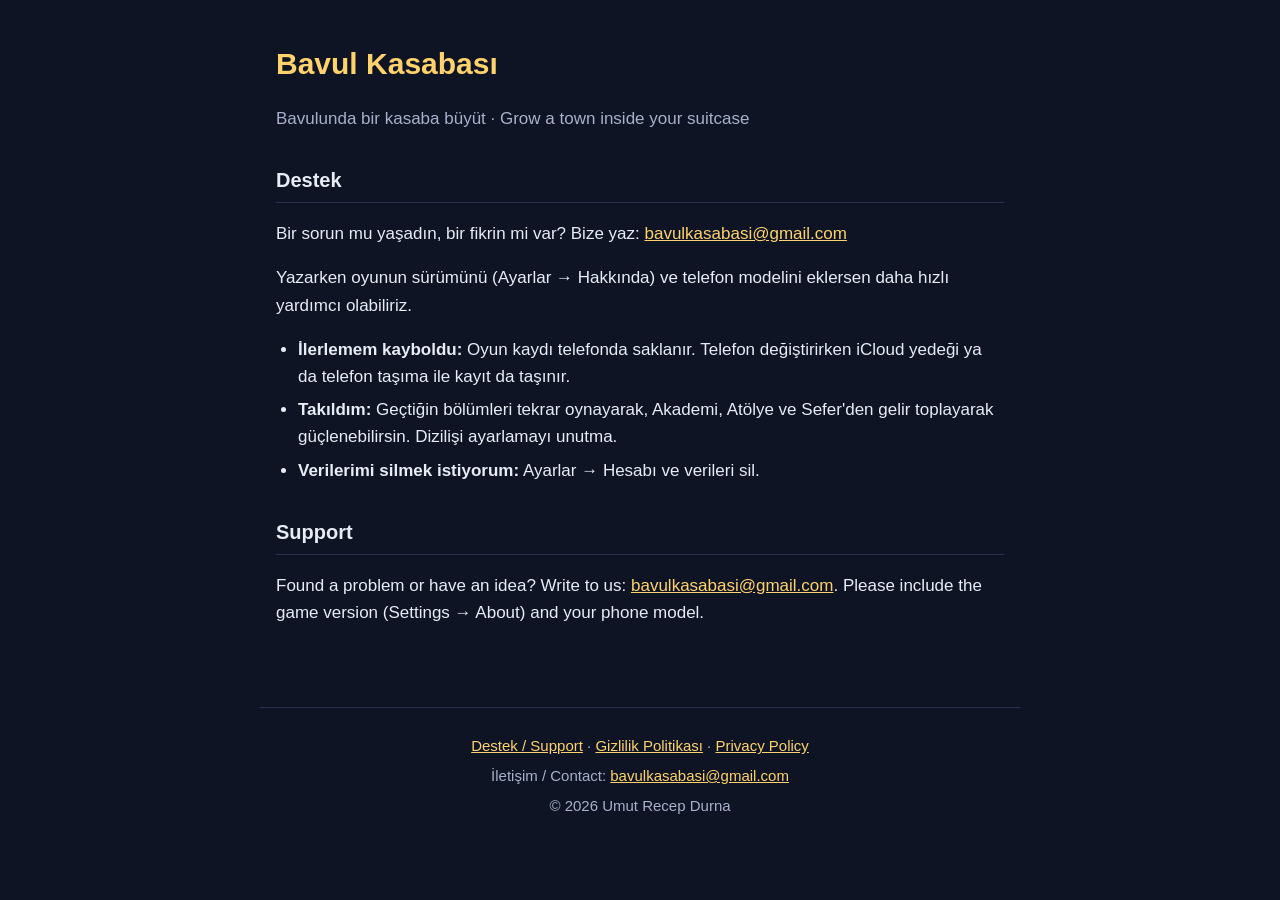
==== index.html @ e76e9ef6 "Geliştirici adı ve ortak alt bilgi (gizlilik bağlantıları, e-posta)" ====
<!doctype html>
<html lang="tr">
<head>
<meta charset="utf-8">
<meta name="viewport" content="width=device-width, initial-scale=1">
<title>Bavul Kasabası · Destek</title>
<link rel="stylesheet" href="style.css">
</head>
<body>
<main>
<h1>Bavul Kasabası</h1>
<p class="muted">Bavulunda bir kasaba büyüt · Grow a town inside your suitcase</p>

<h2>Destek</h2>
<p>Bir sorun mu yaşadın, bir fikrin mi var? Bize yaz: <a href="mailto:bavulkasabasi@gmail.com">bavulkasabasi@gmail.com</a></p>
<p>Yazarken oyunun sürümünü (Ayarlar → Hakkında) ve telefon modelini eklersen daha hızlı yardımcı olabiliriz.</p>
<ul>
  <li><strong>İlerlemem kayboldu:</strong> Oyun kaydı telefonda saklanır. Telefon değiştirirken iCloud yedeği ya da telefon taşıma ile kayıt da taşınır.</li>
  <li><strong>Takıldım:</strong> Geçtiğin bölümleri tekrar oynayarak, Akademi, Atölye ve Sefer'den gelir toplayarak güçlenebilirsin. Dizilişi ayarlamayı unutma.</li>
  <li><strong>Verilerimi silmek istiyorum:</strong> Ayarlar → Hesabı ve verileri sil.</li>
</ul>

<h2>Support</h2>
<p>Found a problem or have an idea? Write to us: <a href="mailto:bavulkasabasi@gmail.com">bavulkasabasi@gmail.com</a>. Please include the game version (Settings → About) and your phone model.</p>

</main>
<footer>
  <p><a href="index.html">Destek / Support</a> · <a href="gizlilik.html">Gizlilik Politikası</a> · <a href="privacy.html">Privacy Policy</a></p>
  <p>İletişim / Contact: <a href="mailto:bavulkasabasi@gmail.com">bavulkasabasi@gmail.com</a></p>
  <p>© 2026 Umut Recep Durna</p>
</footer>
</body>
</html>
---- style.css ----
:root { --bg: #0e1424; --panel: #172036; --text: #e8ecf5; --muted: #a7b1cc; --gold: #ffd36b; }
* { box-sizing: border-box; }
body { margin: 0; background: var(--bg); color: var(--text); font: 17px/1.6 -apple-system, BlinkMacSystemFont, "Segoe UI", Roboto, sans-serif; }
main { max-width: 760px; margin: 0 auto; padding: 32px 16px 64px; }
h1 { color: var(--gold); font-size: 30px; margin: 8px 0 4px; }
h2 { font-size: 20px; margin-top: 32px; border-bottom: 1px solid #26304e; padding-bottom: 6px; }
a { color: var(--gold); }
.muted { color: var(--muted); }
.lang { text-align: right; margin: 0; }
.links { margin-top: 32px; }
ul { padding-left: 22px; }
li { margin: 6px 0; }
footer { max-width: 760px; margin: 0 auto; padding: 20px 16px 40px; border-top: 1px solid #26304e; color: var(--muted); font-size: 15px; text-align: center; }
footer p { margin: 6px 0; }
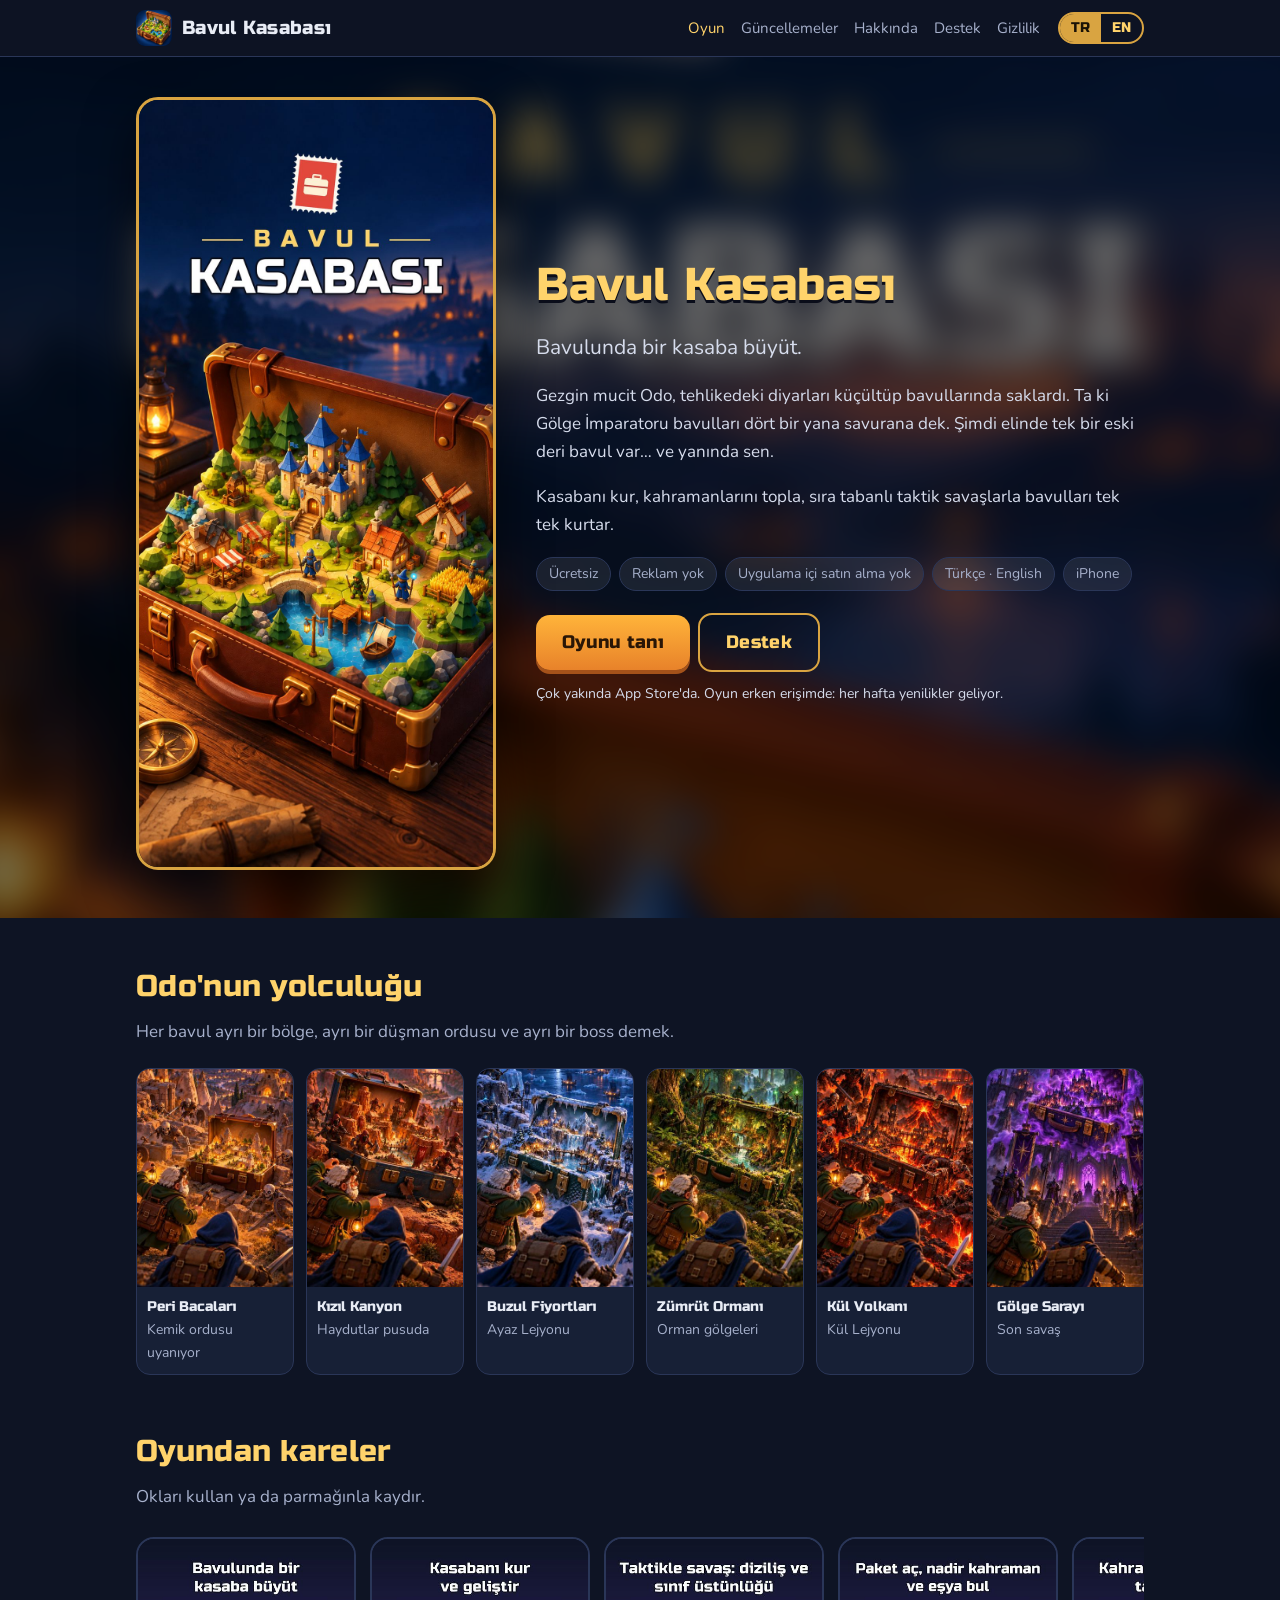
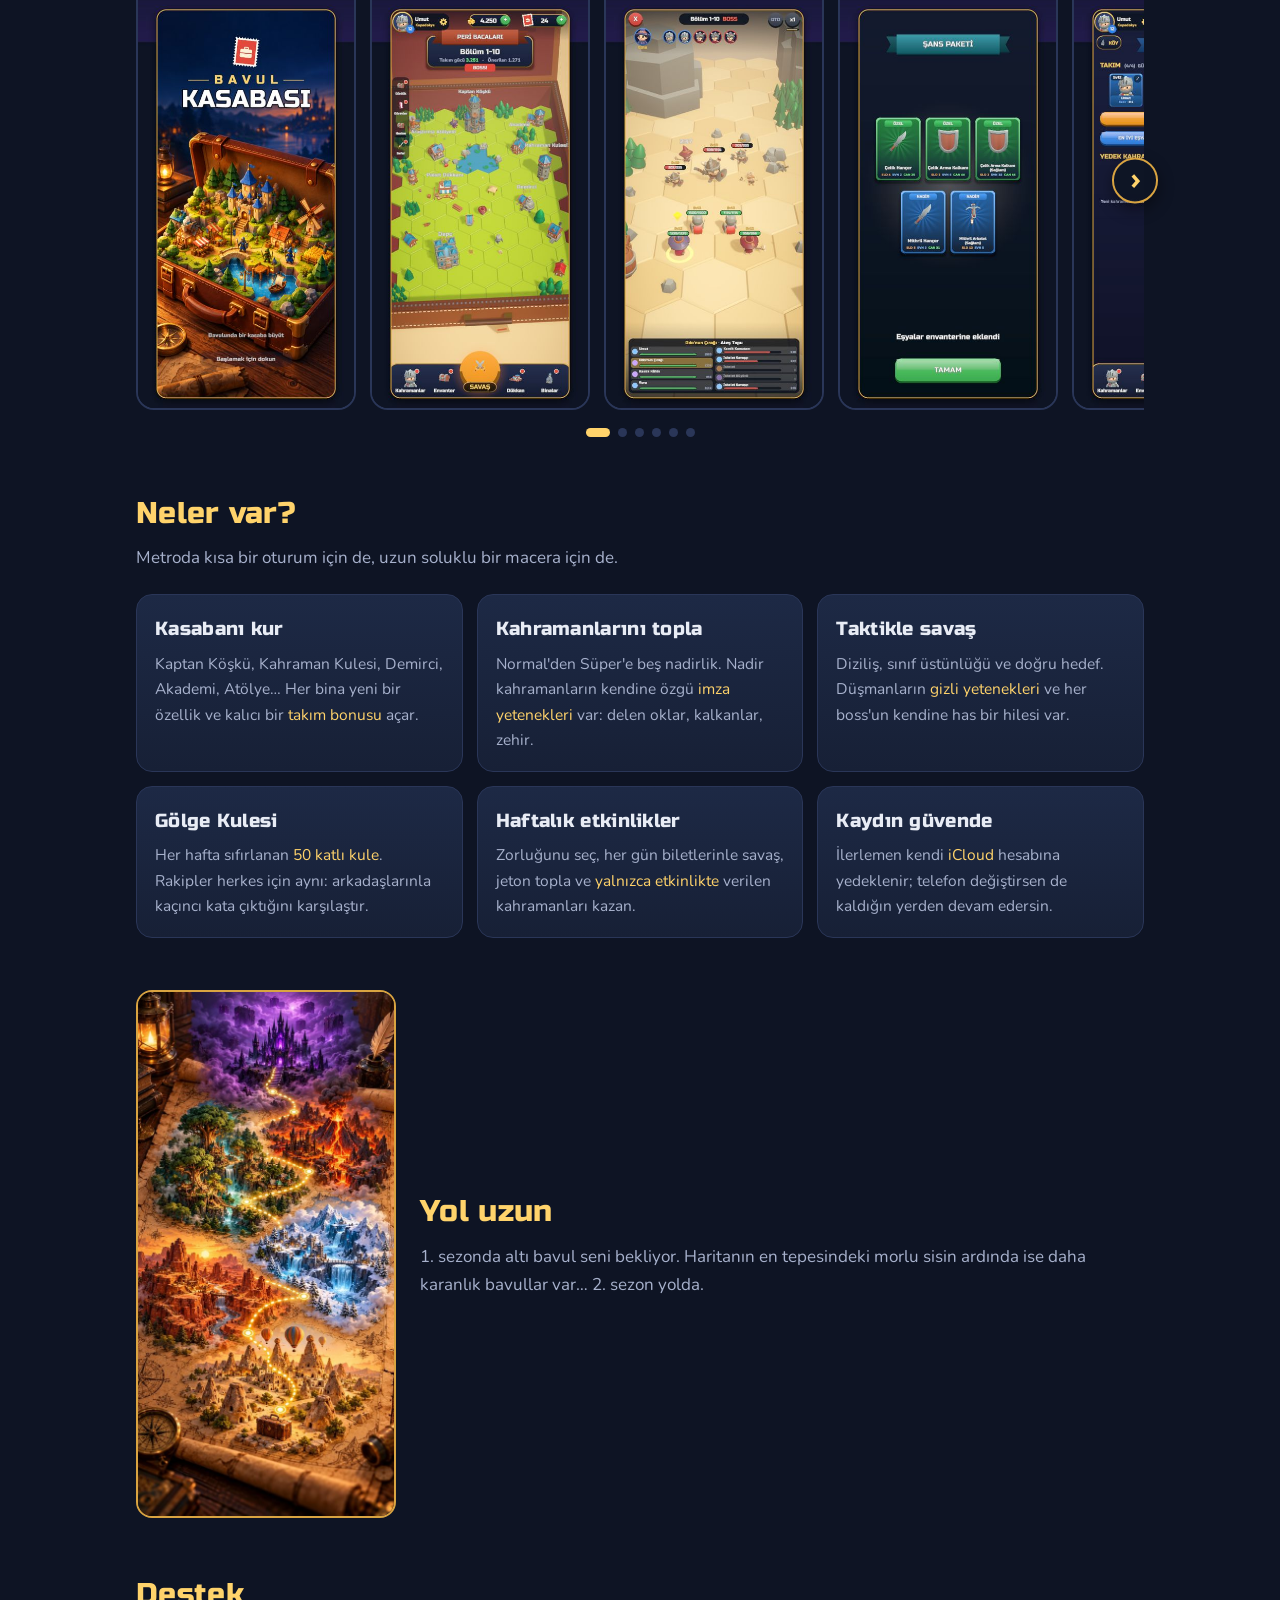
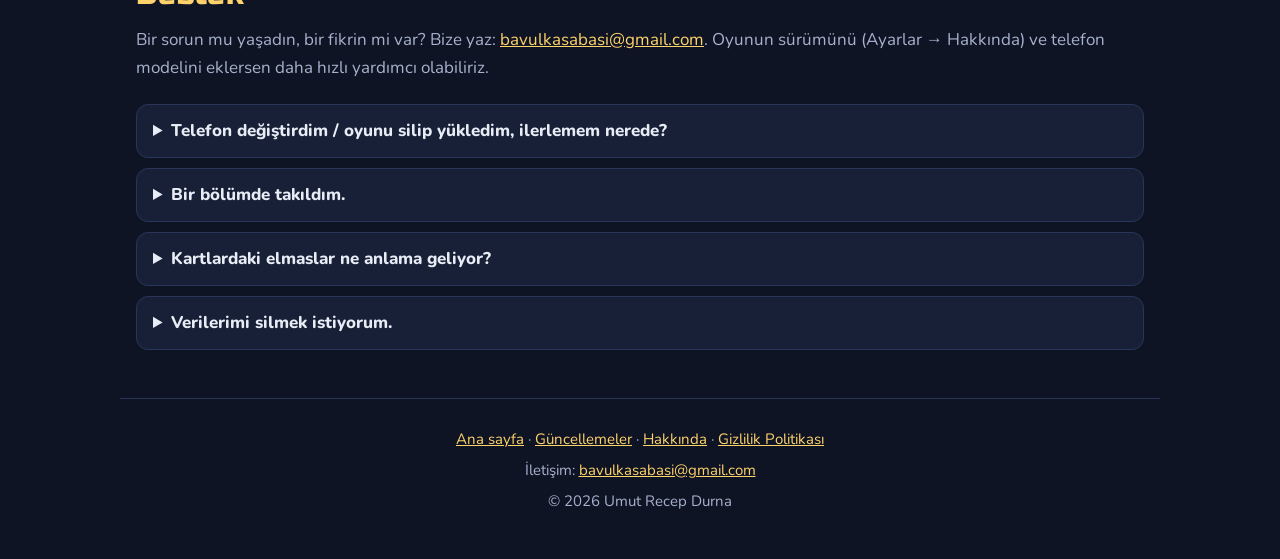
==== commit 0661a311: "Yeni site tasarımı: güncellemeler, hakkında ve gizlilik sayfaları" ====
--- a/index.html
+++ b/index.html
@@ -3,31 +3,105 @@
 <head>
 <meta charset="utf-8">
 <meta name="viewport" content="width=device-width, initial-scale=1">
-<title>Bavul Kasabası · Destek</title>
+<title>Bavul Kasabası · Bavulunda bir kasaba büyüt</title>
+<meta name="description" content="Bavul Kasabası: bavulunun içinde kasabanı kur, kahramanlarını topla, sıra tabanlı taktik savaşlarla Odo'nun bavullarını kurtar. Ücretsiz, reklamsız.">
+<meta property="og:title" content="Bavul Kasabası · Bavulunda bir kasaba büyüt">
+<meta property="og:description" content="Bavul Kasabası: bavulunun içinde kasabanı kur, kahramanlarını topla, sıra tabanlı taktik savaşlarla Odo'nun bavullarını kurtar. Ücretsiz, reklamsız.">
+<meta property="og:image" content="https://umutdurna.github.io/bavul-kasabasi-site/img/hero.jpg">
+<link rel="icon" href="img/favicon.png">
+<link rel="preconnect" href="https://fonts.googleapis.com">
+<link rel="preconnect" href="https://fonts.gstatic.com" crossorigin>
+<link href="https://fonts.googleapis.com/css2?family=Nunito:wght@400;700;800&family=Russo+One&display=swap" rel="stylesheet">
 <link rel="stylesheet" href="style.css">
 </head>
 <body>
-<main>
-<h1>Bavul Kasabası</h1>
-<p class="muted">Bavulunda bir kasaba büyüt · Grow a town inside your suitcase</p>
+<header class="top"><div class="in">
+  <a class="brand" href="index.html"><img src="img/icon.png" alt="">Bavul Kasabası</a>
+  <nav><a href="index.html" class="on">Oyun</a><a href="guncellemeler.html">Güncellemeler</a><a href="hakkinda.html">Hakkında</a><a href="index.html#destek">Destek</a><a href="gizlilik.html">Gizlilik</a></nav>
+  <div class="lang"><a href="index.html" class="on">TR</a><a href="en.html">EN</a></div>
+</div></header>
 
-<h2>Destek</h2>
-<p>Bir sorun mu yaşadın, bir fikrin mi var? Bize yaz: <a href="mailto:bavulkasabasi@gmail.com">bavulkasabasi@gmail.com</a></p>
-<p>Yazarken oyunun sürümünü (Ayarlar → Hakkında) ve telefon modelini eklersen daha hızlı yardımcı olabiliriz.</p>
-<ul>
-  <li><strong>İlerlemem kayboldu:</strong> Oyun kaydı telefonda saklanır. Telefon değiştirirken iCloud yedeği ya da telefon taşıma ile kayıt da taşınır.</li>
-  <li><strong>Takıldım:</strong> Geçtiğin bölümleri tekrar oynayarak, Akademi, Atölye ve Sefer'den gelir toplayarak güçlenebilirsin. Dizilişi ayarlamayı unutma.</li>
-  <li><strong>Verilerimi silmek istiyorum:</strong> Ayarlar → Hesabı ve verileri sil.</li>
-</ul>
+<div class="hero">
+  <div class="bg"></div>
+  <div class="in">
+    <div class="art"><img src="img/hero.jpg" alt="Bavul Kasabası kapak görseli: eski bir deri bavulun içinde minik bir kasaba"></div>
+    <div>
+      <h1>Bavul Kasabası</h1>
+      <p class="tag">Bavulunda bir kasaba büyüt.</p>
+      <p>Gezgin mucit Odo, tehlikedeki diyarları küçültüp bavullarında saklardı. Ta ki Gölge İmparatoru bavulları dört bir yana savurana dek. Şimdi elinde tek bir eski deri bavul var… ve yanında sen.</p>
+      <p>Kasabanı kur, kahramanlarını topla, sıra tabanlı taktik savaşlarla bavulları tek tek kurtar.</p>
+      <div class="badges"><span>Ücretsiz</span><span>Reklam yok</span><span>Uygulama içi satın alma yok</span><span>Türkçe · English</span><span>iPhone</span></div>
+      <a class="btn" href="#oyun">Oyunu tanı</a><a class="btn soft" href="#destek">Destek</a>
+      <p class="soon">Çok yakında App Store'da. Oyun erken erişimde: her hafta yenilikler geliyor.</p>
+    </div>
+  </div>
+</div>
 
-<h2>Support</h2>
-<p>Found a problem or have an idea? Write to us: <a href="mailto:bavulkasabasi@gmail.com">bavulkasabasi@gmail.com</a>. Please include the game version (Settings → About) and your phone model.</p>
+<section id="oyun">
+  <h2>Odo'nun yolculuğu</h2>
+  <p class="lead">Her bavul ayrı bir bölge, ayrı bir düşman ordusu ve ayrı bir boss demek.</p>
+  <div class="story">
+    <figure><img loading="lazy" src="img/bolum_1.jpg" alt=""><figcaption><b>Peri Bacaları</b>Kemik ordusu uyanıyor</figcaption></figure>
+    <figure><img loading="lazy" src="img/bolum_2.jpg" alt=""><figcaption><b>Kızıl Kanyon</b>Haydutlar pusuda</figcaption></figure>
+    <figure><img loading="lazy" src="img/bolum_3.jpg" alt=""><figcaption><b>Buzul Fiyortları</b>Ayaz Lejyonu</figcaption></figure>
+    <figure><img loading="lazy" src="img/bolum_4.jpg" alt=""><figcaption><b>Zümrüt Ormanı</b>Orman gölgeleri</figcaption></figure>
+    <figure><img loading="lazy" src="img/bolum_5.jpg" alt=""><figcaption><b>Kül Volkanı</b>Kül Lejyonu</figcaption></figure>
+    <figure><img loading="lazy" src="img/bolum_6.jpg" alt=""><figcaption><b>Gölge Sarayı</b>Son savaş</figcaption></figure>
+  </div>
+</section>
 
-</main>
+<section>
+  <h2>Oyundan kareler</h2>
+  <p class="lead">Okları kullan ya da parmağınla kaydır.</p>
+  <div class="carousel"><button class="nav prev" aria-label="previous">&#8249;</button><div class="shots">
+    <img loading="lazy" src="img/tr_1.jpg" alt="Başlık ekranı">
+    <img loading="lazy" src="img/tr_2.jpg" alt="Kasaba">
+    <img loading="lazy" src="img/tr_3.jpg" alt="Taktik savaş">
+    <img loading="lazy" src="img/tr_4.jpg" alt="Paket açma">
+    <img loading="lazy" src="img/tr_5.jpg" alt="Kahramanlar">
+    <img loading="lazy" src="img/tr_6.jpg" alt="Kahraman detayı">
+  </div><button class="nav next" aria-label="next">&#8250;</button><div class="dots"></div></div>
+</section>
+
+<section>
+  <h2>Neler var?</h2>
+  <p class="lead">Metroda kısa bir oturum için de, uzun soluklu bir macera için de.</p>
+  <div class="features">
+    <div class="card"><h3>Kasabanı kur</h3><p>Kaptan Köşkü, Kahraman Kulesi, Demirci, Akademi, Atölye… Her bina yeni bir özellik ve kalıcı bir <span class="k">takım bonusu</span> açar.</p></div>
+    <div class="card"><h3>Kahramanlarını topla</h3><p>Normal'den Süper'e beş nadirlik. Nadir kahramanların kendine özgü <span class="k">imza yetenekleri</span> var: delen oklar, kalkanlar, zehir.</p></div>
+    <div class="card"><h3>Taktikle savaş</h3><p>Diziliş, sınıf üstünlüğü ve doğru hedef. Düşmanların <span class="k">gizli yetenekleri</span> ve her boss'un kendine has bir hilesi var.</p></div>
+    <div class="card"><h3>Gölge Kulesi</h3><p>Her hafta sıfırlanan <span class="k">50 katlı kule</span>. Rakipler herkes için aynı: arkadaşlarınla kaçıncı kata çıktığını karşılaştır.</p></div>
+    <div class="card"><h3>Haftalık etkinlikler</h3><p>Zorluğunu seç, her gün biletlerinle savaş, jeton topla ve <span class="k">yalnızca etkinlikte</span> verilen kahramanları kazan.</p></div>
+    <div class="card"><h3>Kaydın güvende</h3><p>İlerlemen kendi <span class="k">iCloud</span> hesabına yedeklenir; telefon değiştirsen de kaldığın yerden devam edersin.</p></div>
+  </div>
+</section>
+
+<section>
+  <div class="map">
+    <img loading="lazy" src="img/harita.jpg" alt="Odo'nun haritası">
+    <div>
+      <h2>Yol uzun</h2>
+      <p class="lead">1. sezonda altı bavul seni bekliyor. Haritanın en tepesindeki morlu sisin ardında ise daha karanlık bavullar var… 2. sezon yolda.</p>
+    </div>
+  </div>
+</section>
+
+<section id="destek">
+  <h2>Destek</h2>
+  <p class="lead">Bir sorun mu yaşadın, bir fikrin mi var? Bize yaz: <a href="mailto:bavulkasabasi@gmail.com">bavulkasabasi@gmail.com</a>. Oyunun sürümünü (Ayarlar → Hakkında) ve telefon modelini eklersen daha hızlı yardımcı olabiliriz.</p>
+  <div class="faq">
+    <details><summary>Telefon değiştirdim / oyunu silip yükledim, ilerlemem nerede?</summary><p>Telefonunda iCloud açıksa oyun kaydın kendi iCloud hesabına yedeklenir. Oyunu aynı Apple kimliğiyle açtığında "Kaydın Bulundu" penceresi çıkar ve kaldığın yerden devam edersin. Ayarlar ekranının altında yedeğin açık olup olmadığı yazar.</p></details>
+    <details><summary>Bir bölümde takıldım.</summary><p>Geçtiğin bölümleri tekrar oyna, kahramanlarına seviye atlat, eşyalarını güçlendir ve dizilişi ayarla (büyücü ve okçu arkaya). Akademi, Atölye, Sefer ve etkinlikler de altın kazandırır. Ana ekrandaki "Sıradaki" şeridi ne yapman gerektiğini söyler.</p></details>
+    <details><summary>Kartlardaki elmaslar ne anlama geliyor?</summary><p>Nadirlik: 1 elmas Normal, 5 elmas Süper. Kahraman detayında nadirlik etiketine dokunarak Nadirlik Rehberi'ni açabilirsin.</p></details>
+    <details><summary>Verilerimi silmek istiyorum.</summary><p>Ayarlar → Hesabı ve verileri sil. Telefondaki kaydın, iCloud yedeğin, anonim oyuncu kimliğin ve kullanım verilerin silinir. Ayrıntılar: <a href="gizlilik.html">Gizlilik Politikası</a>.</p></details>
+  </div>
+</section>
+
 <footer>
-  <p><a href="index.html">Destek / Support</a> · <a href="gizlilik.html">Gizlilik Politikası</a> · <a href="privacy.html">Privacy Policy</a></p>
-  <p>İletişim / Contact: <a href="mailto:bavulkasabasi@gmail.com">bavulkasabasi@gmail.com</a></p>
+  <p><a href="index.html">Ana sayfa</a> · <a href="guncellemeler.html">Güncellemeler</a> · <a href="hakkinda.html">Hakkında</a> · <a href="gizlilik.html">Gizlilik Politikası</a></p>
+  <p>İletişim: <a href="mailto:bavulkasabasi@gmail.com">bavulkasabasi@gmail.com</a></p>
   <p>© 2026 Umut Recep Durna</p>
 </footer>
+<script src="site.js"></script>
 </body>
 </html>
--- a/style.css
+++ b/style.css
@@ -1,14 +1,156 @@
-:root { --bg: #0e1424; --panel: #172036; --text: #e8ecf5; --muted: #a7b1cc; --gold: #ffd36b; }
+:root {
+  --bg: #0e1424; --panel: #172036; --panel2: #1d2945; --line: #2a3658;
+  --text: #e8ecf5; --muted: #a7b1cc; --gold: #ffd36b; --gold2: #d9a441; --purple: #c9a6ff;
+}
 * { box-sizing: border-box; }
-body { margin: 0; background: var(--bg); color: var(--text); font: 17px/1.6 -apple-system, BlinkMacSystemFont, "Segoe UI", Roboto, sans-serif; }
-main { max-width: 760px; margin: 0 auto; padding: 32px 16px 64px; }
-h1 { color: var(--gold); font-size: 30px; margin: 8px 0 4px; }
-h2 { font-size: 20px; margin-top: 32px; border-bottom: 1px solid #26304e; padding-bottom: 6px; }
+html { scroll-behavior: smooth; }
+body { margin: 0; background: var(--bg); color: var(--text); font: 17px/1.65 "Nunito", -apple-system, "Segoe UI", Roboto, sans-serif; }
+h1, h2, h3, .brand, .btn { font-family: "Russo One", "Nunito", sans-serif; font-weight: 400; letter-spacing: .3px; }
 a { color: var(--gold); }
+img { max-width: 100%; display: block; }
+
+/* üst çubuk */
+.top { position: sticky; top: 0; z-index: 10; background: rgba(14,20,36,.88); backdrop-filter: blur(8px); border-bottom: 1px solid var(--line); }
+.top .in { max-width: 1040px; margin: 0 auto; padding: 10px 16px; display: flex; align-items: center; gap: 12px; }
+.brand { display: flex; align-items: center; gap: 10px; color: var(--text); text-decoration: none; font-size: 19px; }
+.brand img { width: 36px; height: 36px; border-radius: 9px; }
+.top nav { margin-left: auto; display: flex; gap: 16px; font-size: 15px; }
+.top nav a { color: var(--muted); text-decoration: none; }
+.top nav a:hover { color: var(--gold); }
+
+/* kapak */
+.hero { position: relative; overflow: hidden; }
+.hero .bg { position: absolute; inset: 0; background: url(img/hero.jpg) center 20% / cover; filter: blur(18px) brightness(.45); transform: scale(1.1); }
+.hero .in { position: relative; max-width: 1040px; margin: 0 auto; padding: 40px 16px 48px; display: grid; grid-template-columns: 360px 1fr; gap: 40px; align-items: center; }
+.hero .art { border-radius: 22px; overflow: hidden; box-shadow: 0 20px 50px rgba(0,0,0,.55); border: 3px solid var(--gold2); }
+.hero h1 { font-size: 46px; margin: 0 0 6px; color: var(--gold); text-shadow: 0 3px 0 #0a0d1a; }
+.hero .tag { font-size: 21px; margin: 0 0 18px; }
+.hero p { color: #d6dcec; }
+.badges { display: flex; flex-wrap: wrap; gap: 8px; margin: 18px 0 22px; }
+.badges span { background: rgba(255,255,255,.08); border: 1px solid var(--line); border-radius: 999px; padding: 4px 12px; font-size: 14px; color: var(--muted); }
+.btn { display: inline-block; background: linear-gradient(#ffb43a, #e8822a); color: #2a1606; text-decoration: none; padding: 13px 26px; border-radius: 14px; font-size: 18px; box-shadow: 0 4px 0 #a5521a; }
+.btn.soft { background: none; color: var(--gold); box-shadow: none; border: 2px solid var(--gold2); margin-left: 8px; }
+.soon { color: var(--muted); font-size: 14px; margin-top: 10px; }
+
+/* bölümler */
+section { max-width: 1040px; margin: 0 auto; padding: 44px 16px 8px; }
+section h2 { font-size: 30px; margin: 0 0 6px; color: var(--gold); }
+section .lead { color: var(--muted); margin: 0 0 22px; }
+
+/* hikaye şeridi */
+.story { display: grid; grid-template-columns: repeat(6, 1fr); gap: 12px; }
+.story figure { margin: 0; background: var(--panel); border-radius: 14px; overflow: hidden; border: 1px solid var(--line); }
+.story img { aspect-ratio: 3 / 4.2; object-fit: cover; object-position: center 45%; width: 100%; }
+.story figcaption { padding: 8px 10px 10px; font-size: 14px; color: var(--muted); }
+.story figcaption b { display: block; color: var(--text); font-family: "Russo One", sans-serif; font-weight: 400; font-size: 14px; }
+
+/* ekran görüntüleri: oklu galeri, kaydırma çubuğu gizli */
+.carousel { position: relative; }
+.shots { display: flex; gap: 14px; overflow-x: auto; padding: 4px 2px 8px; scroll-snap-type: x mandatory; scrollbar-width: none; -ms-overflow-style: none; }
+.shots::-webkit-scrollbar { display: none; }
+.shots img { width: 220px; flex: 0 0 auto; border-radius: 18px; border: 2px solid var(--line); scroll-snap-align: start; }
+.carousel .nav { position: absolute; top: 50%; transform: translateY(-60%); width: 46px; height: 46px; border-radius: 50%; border: 2px solid var(--gold2);
+  background: rgba(14,20,36,.9); color: var(--gold); font: 26px/1 "Russo One", sans-serif; cursor: pointer; display: grid; place-items: center; box-shadow: 0 6px 16px rgba(0,0,0,.45); }
+.carousel .prev { left: -14px; } .carousel .next { right: -14px; }
+.carousel .nav:disabled { opacity: 0; pointer-events: none; }
+.dots { display: flex; justify-content: center; gap: 8px; margin-top: 10px; }
+.dots button { width: 9px; height: 9px; border-radius: 50%; border: 0; padding: 0; background: var(--line); cursor: pointer; transition: all .2s; }
+.dots button.on { background: var(--gold); width: 24px; border-radius: 5px; }
+
+/* dil anahtarı */
+.lang { display: flex; border: 2px solid var(--gold2); border-radius: 999px; overflow: hidden; margin-left: 6px; flex: 0 0 auto; }
+.lang a { padding: 4px 11px; font: 14px/1.4 "Russo One", sans-serif; color: var(--gold); text-decoration: none; }
+.lang a.on { background: var(--gold2); color: #1a1206; }
+.top nav a.on { color: var(--gold); }
+
+/* sayfa başlığı (iç sayfalar) */
+.pagehead { position: relative; overflow: hidden; border-bottom: 1px solid var(--line); }
+.pagehead .bg { position: absolute; inset: 0; background: url(img/hero.jpg) center 30% / cover; filter: blur(16px) brightness(.35); transform: scale(1.1); }
+.pagehead .in { position: relative; max-width: 1040px; margin: 0 auto; padding: 38px 16px 30px; }
+.pagehead h1 { margin: 0 0 4px; font-size: 38px; color: var(--gold); text-shadow: 0 3px 0 #0a0d1a; }
+.pagehead p { margin: 0; color: #d6dcec; }
+
+/* özet kutucukları (gizlilik) */
+.tiles { display: grid; grid-template-columns: repeat(4, 1fr); gap: 12px; margin: 6px 0 10px; }
+.tile { background: linear-gradient(var(--panel2), var(--panel)); border: 1px solid var(--line); border-radius: 16px; padding: 16px; }
+.tile svg { width: 34px; height: 34px; color: var(--gold); }
+.tile b { display: block; font-family: "Russo One", sans-serif; font-weight: 400; margin: 6px 0 2px; }
+.tile span { color: var(--muted); font-size: 14.5px; }
+.sec { background: var(--panel); border: 1px solid var(--line); border-radius: 16px; padding: 6px 22px 12px; margin: 14px 0; }
+.sec h2 { border: 0 !important; margin: 14px 0 4px !important; color: var(--gold) !important; font-size: 22px !important; }
+
+/* güncellemeler */
+.release { background: linear-gradient(var(--panel2), var(--panel)); border: 1px solid var(--line); border-radius: 18px; padding: 18px 22px; margin: 16px 0; }
+.release.new { border-color: var(--gold2); box-shadow: 0 0 0 1px var(--gold2) inset; }
+.release h2 { display: flex; align-items: baseline; gap: 12px; flex-wrap: wrap; font-size: 24px; margin: 0 0 4px; color: var(--text); }
+.release h2 small { font: 14px "Nunito", sans-serif; color: var(--muted); }
+.release .pill { font: 12px "Russo One", sans-serif; background: var(--gold2); color: #1a1206; border-radius: 999px; padding: 3px 10px; }
+.release ul { margin: 8px 0 0; }
+.release li b { color: var(--gold); font-weight: 800; }
+
+/* hakkında */
+.about { display: grid; grid-template-columns: 1fr 300px; gap: 28px; align-items: start; }
+.about img { border-radius: 16px; border: 2px solid var(--gold2); }
+.quote { border-left: 4px solid var(--gold2); padding: 6px 16px; color: #d6dcec; font-style: italic; background: var(--panel); border-radius: 0 12px 12px 0; }
+
+@media (max-width: 820px) {
+  .tiles { grid-template-columns: repeat(2, 1fr); }
+  .about { grid-template-columns: 1fr; }
+  .about img { max-width: 320px; }
+  .carousel .nav { display: none; }
+  .pagehead h1 { font-size: 30px; }
+}
+
+/* özellikler */
+.features { display: grid; grid-template-columns: repeat(3, 1fr); gap: 14px; }
+.card { background: linear-gradient(var(--panel2), var(--panel)); border: 1px solid var(--line); border-radius: 16px; padding: 18px; }
+.card h3 { margin: 0 0 6px; font-size: 19px; color: var(--text); }
+.card p { margin: 0; color: var(--muted); font-size: 15.5px; }
+.card .k { color: var(--gold); }
+
+/* harita */
+.map { display: grid; grid-template-columns: 260px 1fr; gap: 24px; align-items: center; }
+.map img { border-radius: 16px; border: 2px solid var(--gold2); }
+
+/* destek */
+.faq { display: grid; gap: 10px; }
+.faq details { background: var(--panel); border: 1px solid var(--line); border-radius: 12px; padding: 12px 16px; }
+.faq summary { cursor: pointer; font-weight: 800; }
+.faq p { margin: 8px 0 2px; color: var(--muted); }
+
+/* yazı sayfaları (gizlilik) */
+main.doc { max-width: 760px; margin: 0 auto; padding: 28px 16px 56px; }
+main.doc h1 { color: var(--gold); font-size: 32px; margin: 8px 0 4px; }
+main.doc h2 { font-size: 21px; margin-top: 30px; border-bottom: 1px solid var(--line); padding-bottom: 6px; color: var(--text); }
 .muted { color: var(--muted); }
-.lang { text-align: right; margin: 0; }
-.links { margin-top: 32px; }
+.box { background: var(--panel); border: 1px solid var(--line); border-radius: 14px; padding: 4px 18px; }
 ul { padding-left: 22px; }
 li { margin: 6px 0; }
-footer { max-width: 760px; margin: 0 auto; padding: 20px 16px 40px; border-top: 1px solid #26304e; color: var(--muted); font-size: 15px; text-align: center; }
+
+footer { max-width: 1040px; margin: 40px auto 0; padding: 22px 16px 40px; border-top: 1px solid var(--line); color: var(--muted); font-size: 15px; text-align: center; }
 footer p { margin: 6px 0; }
+
+@media (max-width: 820px) {
+  .hero .in { grid-template-columns: 1fr; padding-top: 24px; }
+  .hero .art { max-width: 300px; margin: 0 auto; }
+  .hero h1 { font-size: 36px; }
+  .story { grid-template-columns: repeat(3, 1fr); }
+  .features { grid-template-columns: 1fr; }
+  .map { grid-template-columns: 1fr; }
+  .map img { max-width: 300px; }
+  .top nav { gap: 10px; font-size: 14px; }
+  .btn.soft { margin: 10px 0 0; }
+}
+@media (max-width: 480px) {
+  .story { grid-template-columns: repeat(2, 1fr); }
+  .brand { font-size: 15px; gap: 8px; }
+  .brand img { width: 30px; height: 30px; }
+  .top nav { gap: 9px; font-size: 13px; }
+}
+.top nav a { white-space: nowrap; }
+@media (max-width: 820px) {
+  .top .in { flex-wrap: wrap; row-gap: 6px; }
+  .top .lang { margin-left: auto; }
+  .top nav { order: 3; width: 100%; margin: 0; overflow-x: auto; gap: 16px; scrollbar-width: none; padding-bottom: 2px; }
+  .top nav::-webkit-scrollbar { display: none; }
+}
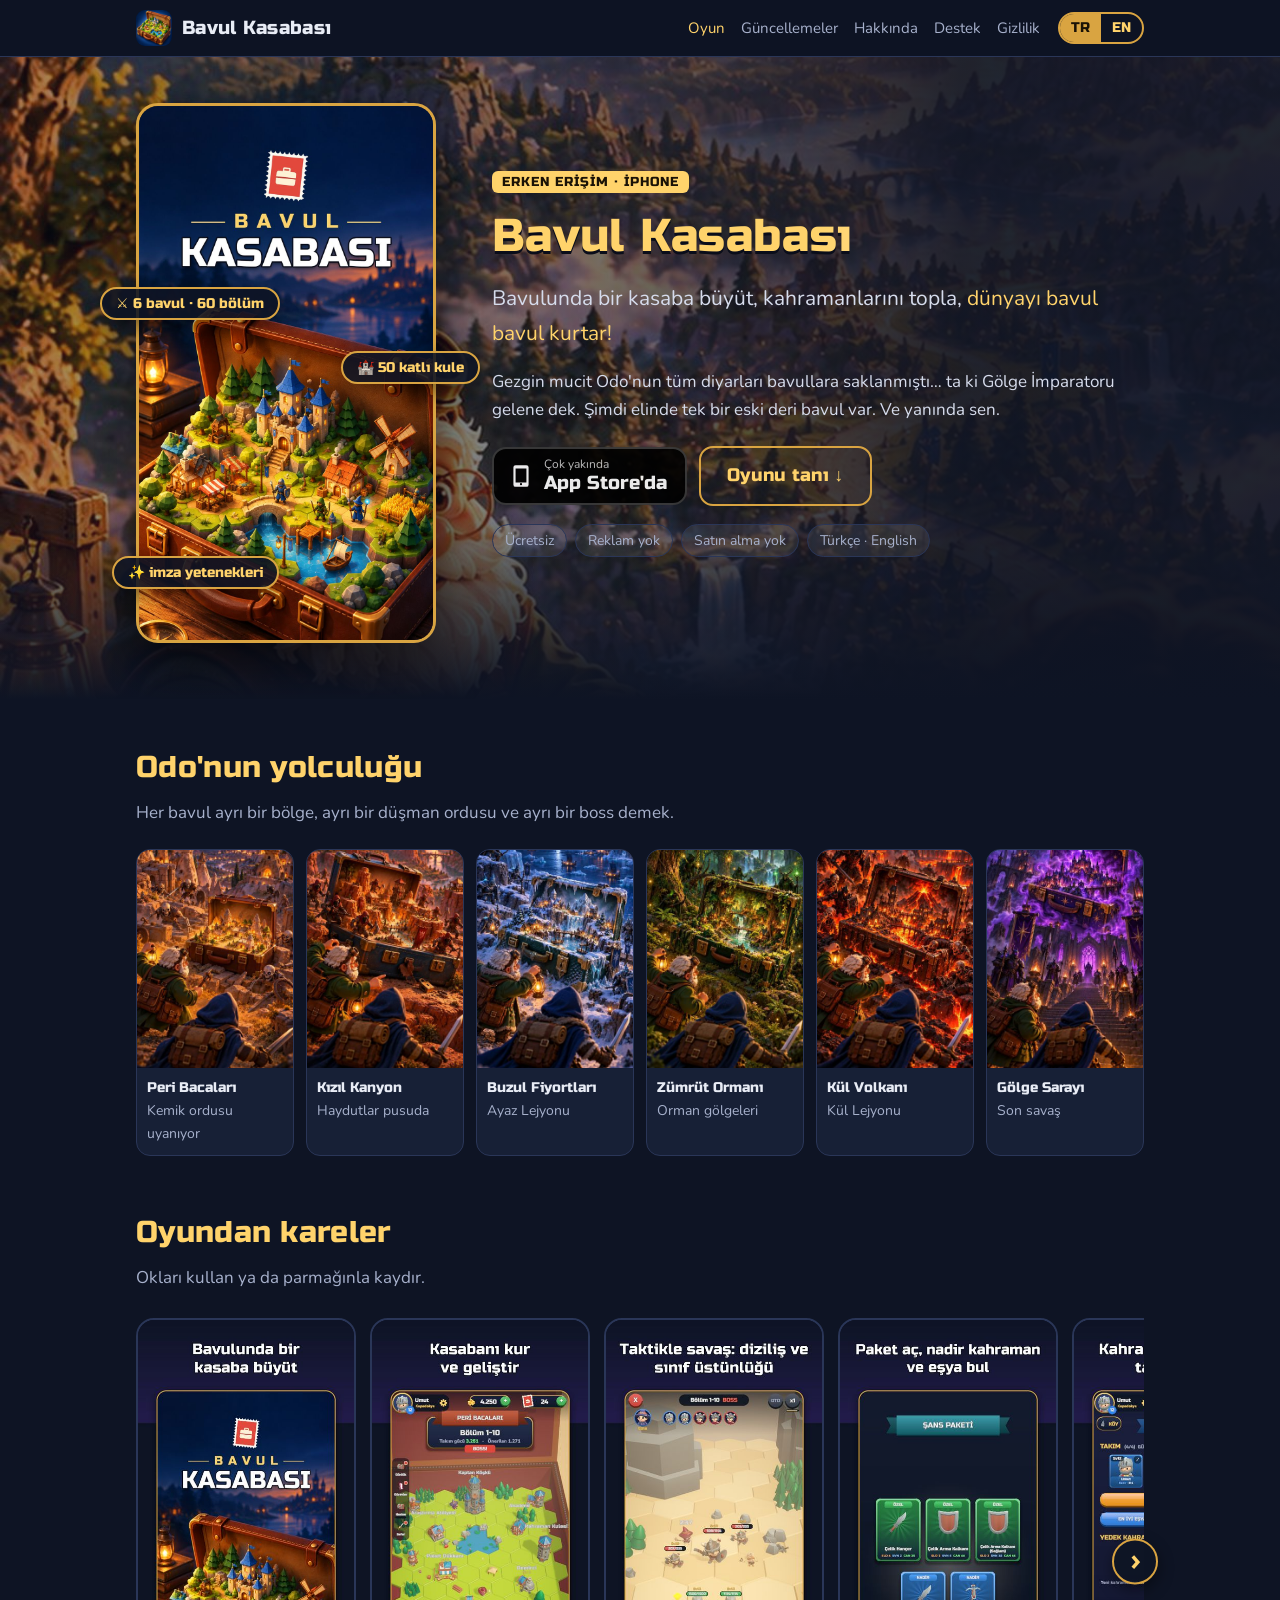
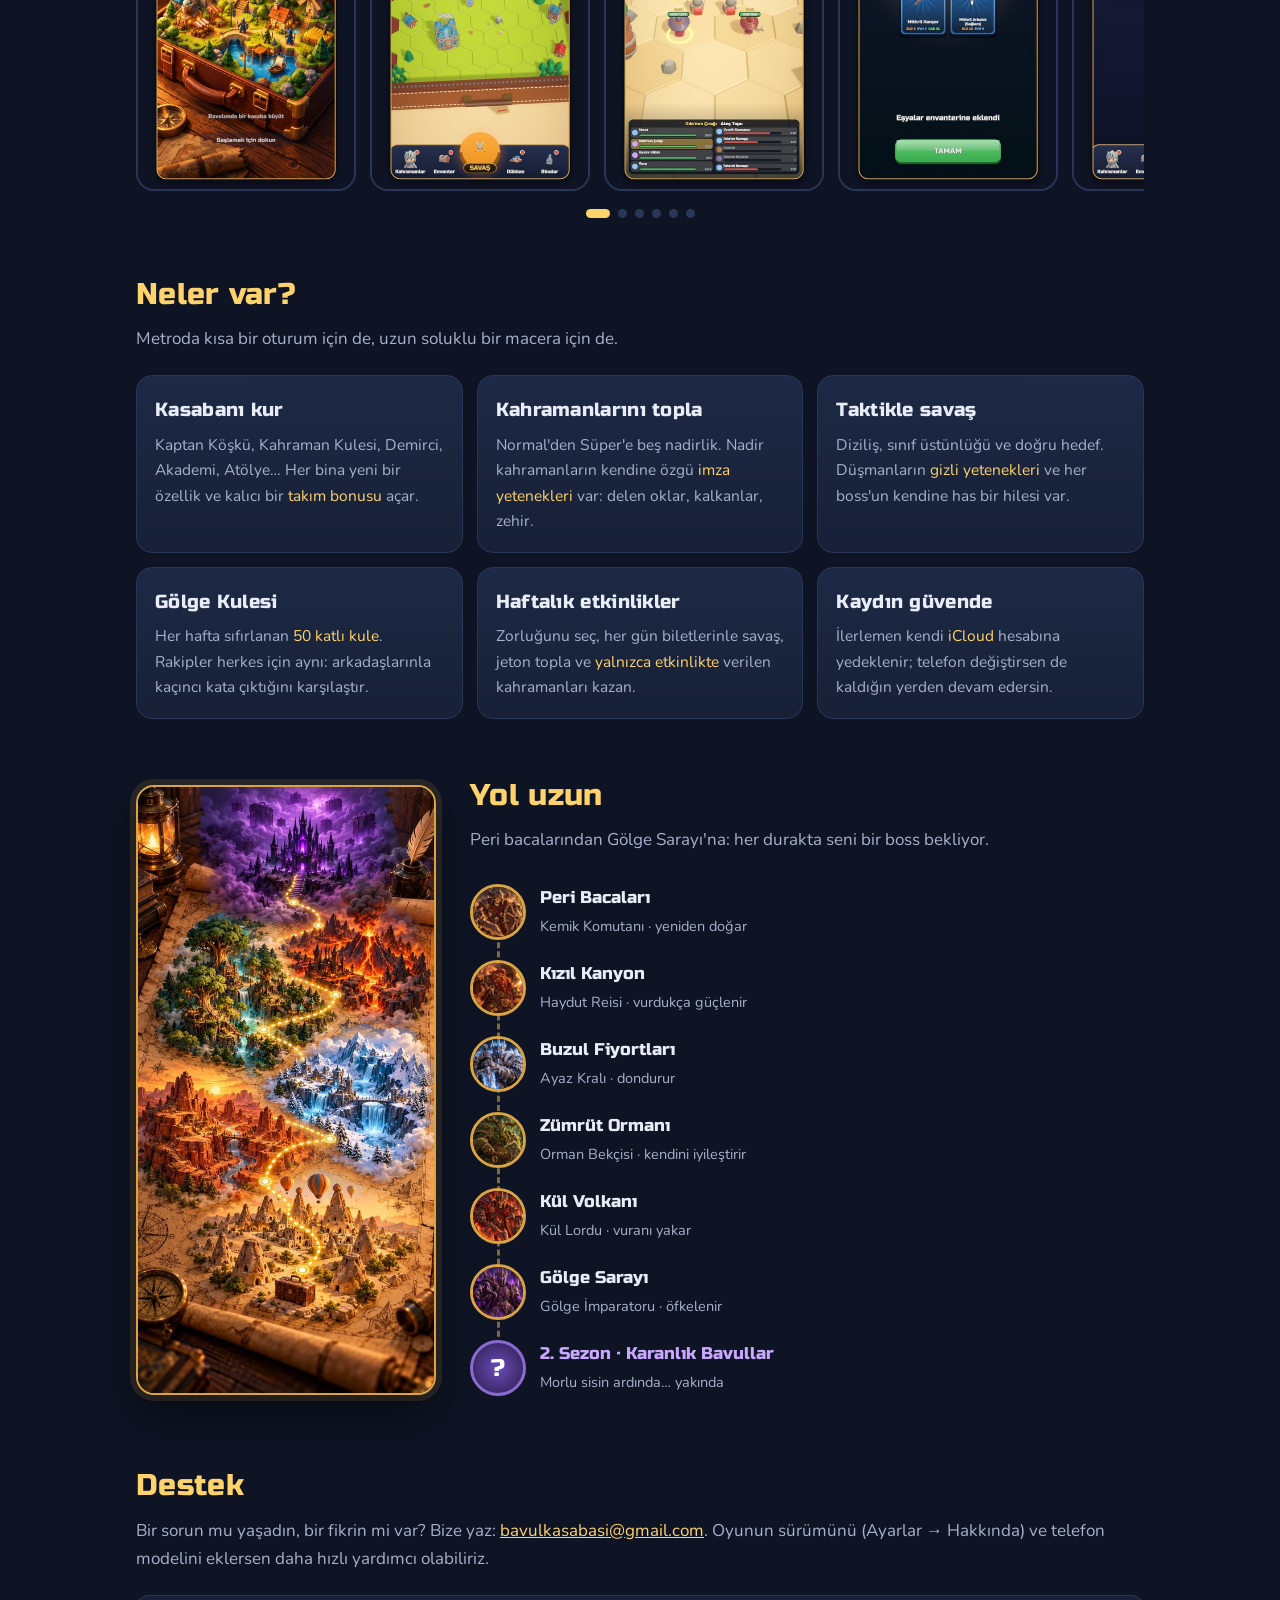
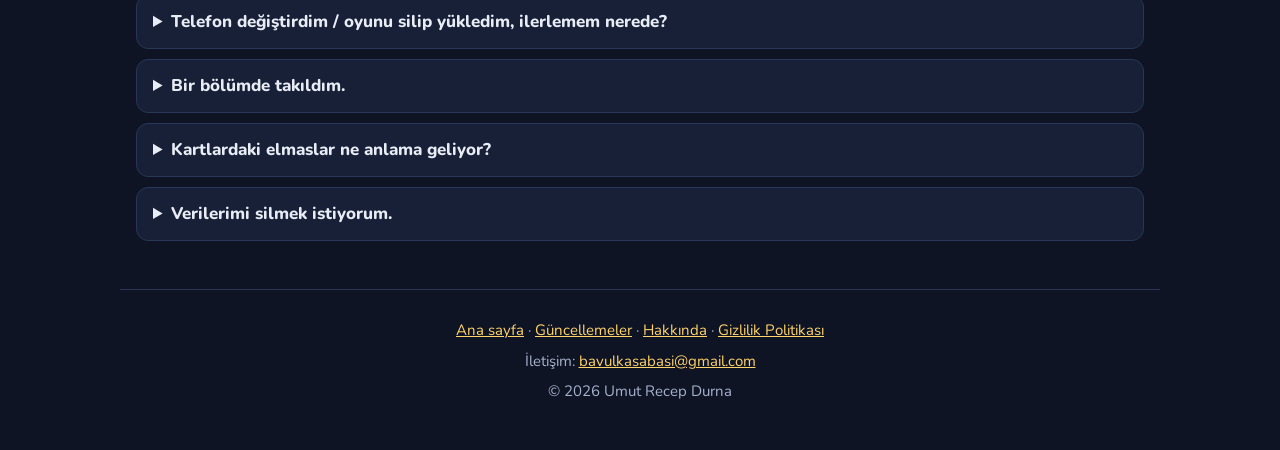
==== commit 1c252fdd: "Eğlenceli kapak, yolculuk bölümü, App Store düğmesi ve hafif animasyonlar" ====
--- a/index.html
+++ b/index.html
@@ -21,23 +21,34 @@
   <div class="lang"><a href="index.html" class="on">TR</a><a href="en.html">EN</a></div>
 </div></header>
 
-<div class="hero">
-  <div class="bg"></div>
+<div class="hero fun">
+  <div class="bg2"></div>
+  <div class="flies" aria-hidden="true"><i></i><i></i><i></i><i></i><i></i><i></i><i></i><i></i><i></i><i></i><i></i><i></i></div>
   <div class="in">
-    <div class="art"><img src="img/hero.jpg" alt="Bavul Kasabası kapak görseli: eski bir deri bavulun içinde minik bir kasaba"></div>
+    <div class="stage">
+      <div class="art float"><img src="img/hero.jpg" alt="Bavul Kasabası kapak görseli: eski bir deri bavulun içinde minik bir kasaba"></div>
+      <span class="chip c1">⚔ 6 bavul · 60 bölüm</span>
+      <span class="chip c2">🏰 50 katlı kule</span>
+      <span class="chip c3">✨ imza yetenekleri</span>
+    </div>
     <div>
-      <h1>Bavul Kasabası</h1>
-      <p class="tag">Bavulunda bir kasaba büyüt.</p>
-      <p>Gezgin mucit Odo, tehlikedeki diyarları küçültüp bavullarında saklardı. Ta ki Gölge İmparatoru bavulları dört bir yana savurana dek. Şimdi elinde tek bir eski deri bavul var… ve yanında sen.</p>
-      <p>Kasabanı kur, kahramanlarını topla, sıra tabanlı taktik savaşlarla bavulları tek tek kurtar.</p>
-      <div class="badges"><span>Ücretsiz</span><span>Reklam yok</span><span>Uygulama içi satın alma yok</span><span>Türkçe · English</span><span>iPhone</span></div>
-      <a class="btn" href="#oyun">Oyunu tanı</a><a class="btn soft" href="#destek">Destek</a>
-      <p class="soon">Çok yakında App Store'da. Oyun erken erişimde: her hafta yenilikler geliyor.</p>
+      <p class="kicker">Erken erişim · iPhone</p>
+      <h1 class="shine">Bavul Kasabası</h1>
+      <p class="tag">Bavulunda bir kasaba büyüt, kahramanlarını topla, <span>dünyayı bavul bavul kurtar!</span></p>
+      <p>Gezgin mucit Odo'nun tüm diyarları bavullara saklanmıştı… ta ki Gölge İmparatoru gelene dek. Şimdi elinde tek bir eski deri bavul var. Ve yanında sen.</p>
+      <div class="cta">
+        <a class="store" data-store href="#" aria-disabled="true">
+          <svg viewBox="0 0 24 24" fill="currentColor" aria-hidden="true"><path d="M7 2h10a2 2 0 0 1 2 2v16a2 2 0 0 1-2 2H7a2 2 0 0 1-2-2V4a2 2 0 0 1 2-2zm0 3v13h10V5H7zm4 14.5a1 1 0 1 0 2 0 1 1 0 0 0-2 0z"/></svg>
+          <span><small data-store-small>Çok yakında</small><b data-store-label>App Store'da</b></span>
+        </a>
+        <a class="btn soft" href="#oyun">Oyunu tanı ↓</a>
+      </div>
+      <div class="badges"><span>Ücretsiz</span><span>Reklam yok</span><span>Satın alma yok</span><span>Türkçe · English</span></div>
     </div>
   </div>
 </div>
 
-<section id="oyun">
+<section id="oyun" class="reveal">
   <h2>Odo'nun yolculuğu</h2>
   <p class="lead">Her bavul ayrı bir bölge, ayrı bir düşman ordusu ve ayrı bir boss demek.</p>
   <div class="story">
@@ -63,7 +74,7 @@
   </div><button class="nav next" aria-label="next">&#8250;</button><div class="dots"></div></div>
 </section>
 
-<section>
+<section class="reveal">
   <h2>Neler var?</h2>
   <p class="lead">Metroda kısa bir oturum için de, uzun soluklu bir macera için de.</p>
   <div class="features">
@@ -76,13 +87,20 @@
   </div>
 </section>
 
-<section>
-  <div class="map">
-    <img loading="lazy" src="img/harita.jpg" alt="Odo'nun haritası">
-    <div>
-      <h2>Yol uzun</h2>
-      <p class="lead">1. sezonda altı bavul seni bekliyor. Haritanın en tepesindeki morlu sisin ardında ise daha karanlık bavullar var… 2. sezon yolda.</p>
-    </div>
+<section class="journey reveal">
+  <div class="mapwrap"><img loading="lazy" src="img/harita.jpg" alt="Odo'nun haritası"></div>
+  <div>
+    <h2>Yol uzun</h2>
+    <p class="lead">Peri bacalarından Gölge Sarayı'na: her durakta seni bir boss bekliyor.</p>
+    <ol class="stops">
+      <li><img loading="lazy" src="img/boss_1.jpg" alt=""><div><b>Peri Bacaları</b><span>Kemik Komutanı · yeniden doğar</span></div></li>
+      <li><img loading="lazy" src="img/boss_2.jpg" alt=""><div><b>Kızıl Kanyon</b><span>Haydut Reisi · vurdukça güçlenir</span></div></li>
+      <li><img loading="lazy" src="img/boss_3.jpg" alt=""><div><b>Buzul Fiyortları</b><span>Ayaz Kralı · dondurur</span></div></li>
+      <li><img loading="lazy" src="img/boss_4.jpg" alt=""><div><b>Zümrüt Ormanı</b><span>Orman Bekçisi · kendini iyileştirir</span></div></li>
+      <li><img loading="lazy" src="img/boss_5.jpg" alt=""><div><b>Kül Volkanı</b><span>Kül Lordu · vuranı yakar</span></div></li>
+      <li><img loading="lazy" src="img/boss_6.jpg" alt=""><div><b>Gölge Sarayı</b><span>Gölge İmparatoru · öfkelenir</span></div></li>
+      <li class="next"><div class="fog">?</div><div><b>2. Sezon · Karanlık Bavullar</b><span>Morlu sisin ardında… yakında</span></div></li>
+    </ol>
   </div>
 </section>
 
--- a/style.css
+++ b/style.css
@@ -32,6 +32,82 @@
 .btn.soft { background: none; color: var(--gold); box-shadow: none; border: 2px solid var(--gold2); margin-left: 8px; }
 .soon { color: var(--muted); font-size: 14px; margin-top: 10px; }
 
+/* eğlenceli kapak: gün doğumu arka planı, ateş böcekleri, süzülen görsel */
+.hero.fun .in { grid-template-columns: 300px 1fr; padding: 46px 16px 56px; gap: 56px; }
+.hero.fun .art { aspect-ratio: 3 / 5.4; }
+.hero.fun .art img { width: 100%; height: 100%; object-fit: cover; object-position: center 0%; }
+.hero.fun .chip.c1 { top: 34%; }
+.hero .kicker { color: #1a1206; }
+.hero.fun .bg2 { position: absolute; inset: 0; background:
+  linear-gradient(90deg, rgba(14,20,36,.35) 0%, rgba(14,20,36,.55) 45%, rgba(14,20,36,.92) 75%),
+  linear-gradient(0deg, var(--bg) 0%, rgba(14,20,36,0) 30%),
+  url(img/bg_hero.jpg) center / cover; }
+.flies { position: absolute; inset: 0; pointer-events: none; overflow: hidden; }
+.flies i { position: absolute; bottom: -10px; width: 6px; height: 6px; border-radius: 50%; background: #ffe08a; box-shadow: 0 0 10px 3px rgba(255,200,90,.7); opacity: 0; animation: fly 9s linear infinite; }
+.flies i:nth-child(1) { left: 6%; animation-delay: 0s; }   .flies i:nth-child(2) { left: 14%; animation-delay: 2.5s; animation-duration: 11s; }
+.flies i:nth-child(3) { left: 23%; animation-delay: 5s; }  .flies i:nth-child(4) { left: 31%; animation-delay: 1.2s; animation-duration: 12s; }
+.flies i:nth-child(5) { left: 42%; animation-delay: 3.6s; } .flies i:nth-child(6) { left: 51%; animation-delay: 6.5s; animation-duration: 10s; }
+.flies i:nth-child(7) { left: 60%; animation-delay: .8s; }  .flies i:nth-child(8) { left: 68%; animation-delay: 4.4s; animation-duration: 13s; }
+.flies i:nth-child(9) { left: 76%; animation-delay: 7s; }   .flies i:nth-child(10) { left: 84%; animation-delay: 2s; animation-duration: 11s; }
+.flies i:nth-child(11) { left: 91%; animation-delay: 5.6s; } .flies i:nth-child(12) { left: 97%; animation-delay: 3s; animation-duration: 12s; }
+@keyframes fly { 0% { transform: translate(0,0) scale(.6); opacity: 0; } 15% { opacity: .9; } 50% { transform: translate(24px,-320px) scale(1); } 85% { opacity: .7; } 100% { transform: translate(-16px,-640px) scale(.5); opacity: 0; } }
+.stage { position: relative; }
+.float { animation: bob 6s ease-in-out infinite; transform-origin: 50% 60%; }
+@keyframes bob { 0%,100% { transform: translateY(0) rotate(-2deg); } 50% { transform: translateY(-12px) rotate(1deg); } }
+.chip { position: absolute; background: rgba(14,20,36,.88); border: 2px solid var(--gold2); color: var(--gold); border-radius: 999px; padding: 6px 14px;
+  font: 14px "Russo One", sans-serif; white-space: nowrap; box-shadow: 0 8px 18px rgba(0,0,0,.4); animation: bob 5s ease-in-out infinite; }
+.chip.c1 { top: 12%; left: -36px; animation-delay: -1s; } .chip.c2 { top: 46%; right: -44px; animation-delay: -2.5s; } .chip.c3 { bottom: 10%; left: -24px; animation-delay: -4s; }
+.kicker { display: inline-block; margin: 0 0 6px; font: 13px "Russo One", sans-serif; letter-spacing: 1px; text-transform: uppercase; color: #1a1206; background: var(--gold); border-radius: 6px; padding: 3px 10px; }
+.shine { background: linear-gradient(100deg, #ffd36b 20%, #fff6d6 40%, #ffd36b 60%); background-size: 250% 100%; -webkit-background-clip: text; background-clip: text;
+  color: transparent !important; text-shadow: none !important; animation: shine 5s ease-in-out infinite; filter: drop-shadow(0 3px 0 #0a0d1a); }
+@keyframes shine { 0%,60% { background-position: 100% 0; } 100% { background-position: -50% 0; } }
+.hero .tag span { color: var(--gold); }
+.cta { display: flex; flex-wrap: wrap; gap: 12px; align-items: center; margin: 22px 0 18px; }
+.store { display: inline-flex; align-items: center; gap: 10px; background: #000; color: #fff; text-decoration: none; border: 2px solid #3a3a3a; border-radius: 14px; padding: 9px 18px 9px 14px; transition: transform .15s; }
+.store svg { width: 26px; height: 26px; }
+.store span { display: flex; flex-direction: column; line-height: 1.15; }
+.store small { font-size: 12px; color: #c9c9c9; }
+.store b { font: 19px "Russo One", sans-serif; font-weight: 400; }
+.store[aria-disabled="true"] { cursor: default; opacity: .9; }
+.store:not([aria-disabled="true"]):hover { transform: translateY(-2px); border-color: var(--gold2); }
+.hero.fun .btn.soft { margin: 0; }
+
+/* yolculuk: harita + duraklar */
+.journey { display: grid; grid-template-columns: 300px 1fr; gap: 34px; align-items: center; }
+.mapwrap { position: relative; border-radius: 18px; overflow: hidden; border: 2px solid var(--gold2); box-shadow: 0 0 0 6px rgba(217,164,65,.12), 0 20px 40px rgba(0,0,0,.45); }
+.mapwrap img { transition: transform 6s ease; }
+.mapwrap:hover img { transform: scale(1.06); }
+.stops { list-style: none; padding: 0; margin: 10px 0 0; position: relative; }
+.stops::before { content: ""; position: absolute; left: 27px; top: 20px; bottom: 30px; border-left: 3px dashed rgba(255,211,107,.45); }
+.stops li { position: relative; display: flex; align-items: center; gap: 14px; padding: 7px 0; }
+.stops img, .stops .fog { width: 56px; height: 56px; border-radius: 50%; border: 3px solid var(--gold2); flex: 0 0 auto; object-fit: cover; background: var(--panel); z-index: 1; }
+.stops b { display: block; font-family: "Russo One", sans-serif; font-weight: 400; }
+.stops span { color: var(--muted); font-size: 14.5px; }
+.stops .next b { color: var(--purple); }
+.stops .fog { display: grid; place-items: center; font: 24px "Russo One", sans-serif; color: #fff; border-color: #8a6bd1;
+  background: radial-gradient(circle, #6b4bb8, #2a1d4a); animation: pulse 2.6s ease-in-out infinite; }
+@keyframes pulse { 0%,100% { box-shadow: 0 0 0 0 rgba(155,92,255,.55); } 50% { box-shadow: 0 0 0 10px rgba(155,92,255,0); } }
+
+/* kaydırınca beliren bölümler */
+.reveal { opacity: 0; transform: translateY(26px); transition: opacity .7s ease, transform .7s ease; }
+.reveal.seen { opacity: 1; transform: none; }
+
+@media (prefers-reduced-motion: reduce) {
+  .flies, .float, .chip, .shine, .stops .fog { animation: none !important; }
+  .reveal { opacity: 1; transform: none; transition: none; }
+}
+@media (max-width: 820px) {
+  .hero.fun { min-height: 0; }
+  .hero.fun .in { grid-template-columns: 1fr; gap: 26px; padding: 26px 16px 36px; }
+  .hero.fun .stage { width: 230px; margin: 0 auto; }
+  .hero.fun h1 { font-size: 36px; }
+  .hero.fun .bg2 { background: linear-gradient(0deg, var(--bg) 0%, rgba(14,20,36,.75) 45%, rgba(14,20,36,.55) 100%), url(img/bg_hero.jpg) center / cover; }
+  .chip { font-size: 12px; padding: 4px 10px; }
+  .chip.c1 { left: -6px; } .chip.c2 { right: -6px; } .chip.c3 { left: 4px; }
+  .journey { grid-template-columns: 1fr; }
+  .mapwrap { max-width: 300px; }
+}
+
 /* bölümler */
 section { max-width: 1040px; margin: 0 auto; padding: 44px 16px 8px; }
 section h2 { font-size: 30px; margin: 0 0 6px; color: var(--gold); }
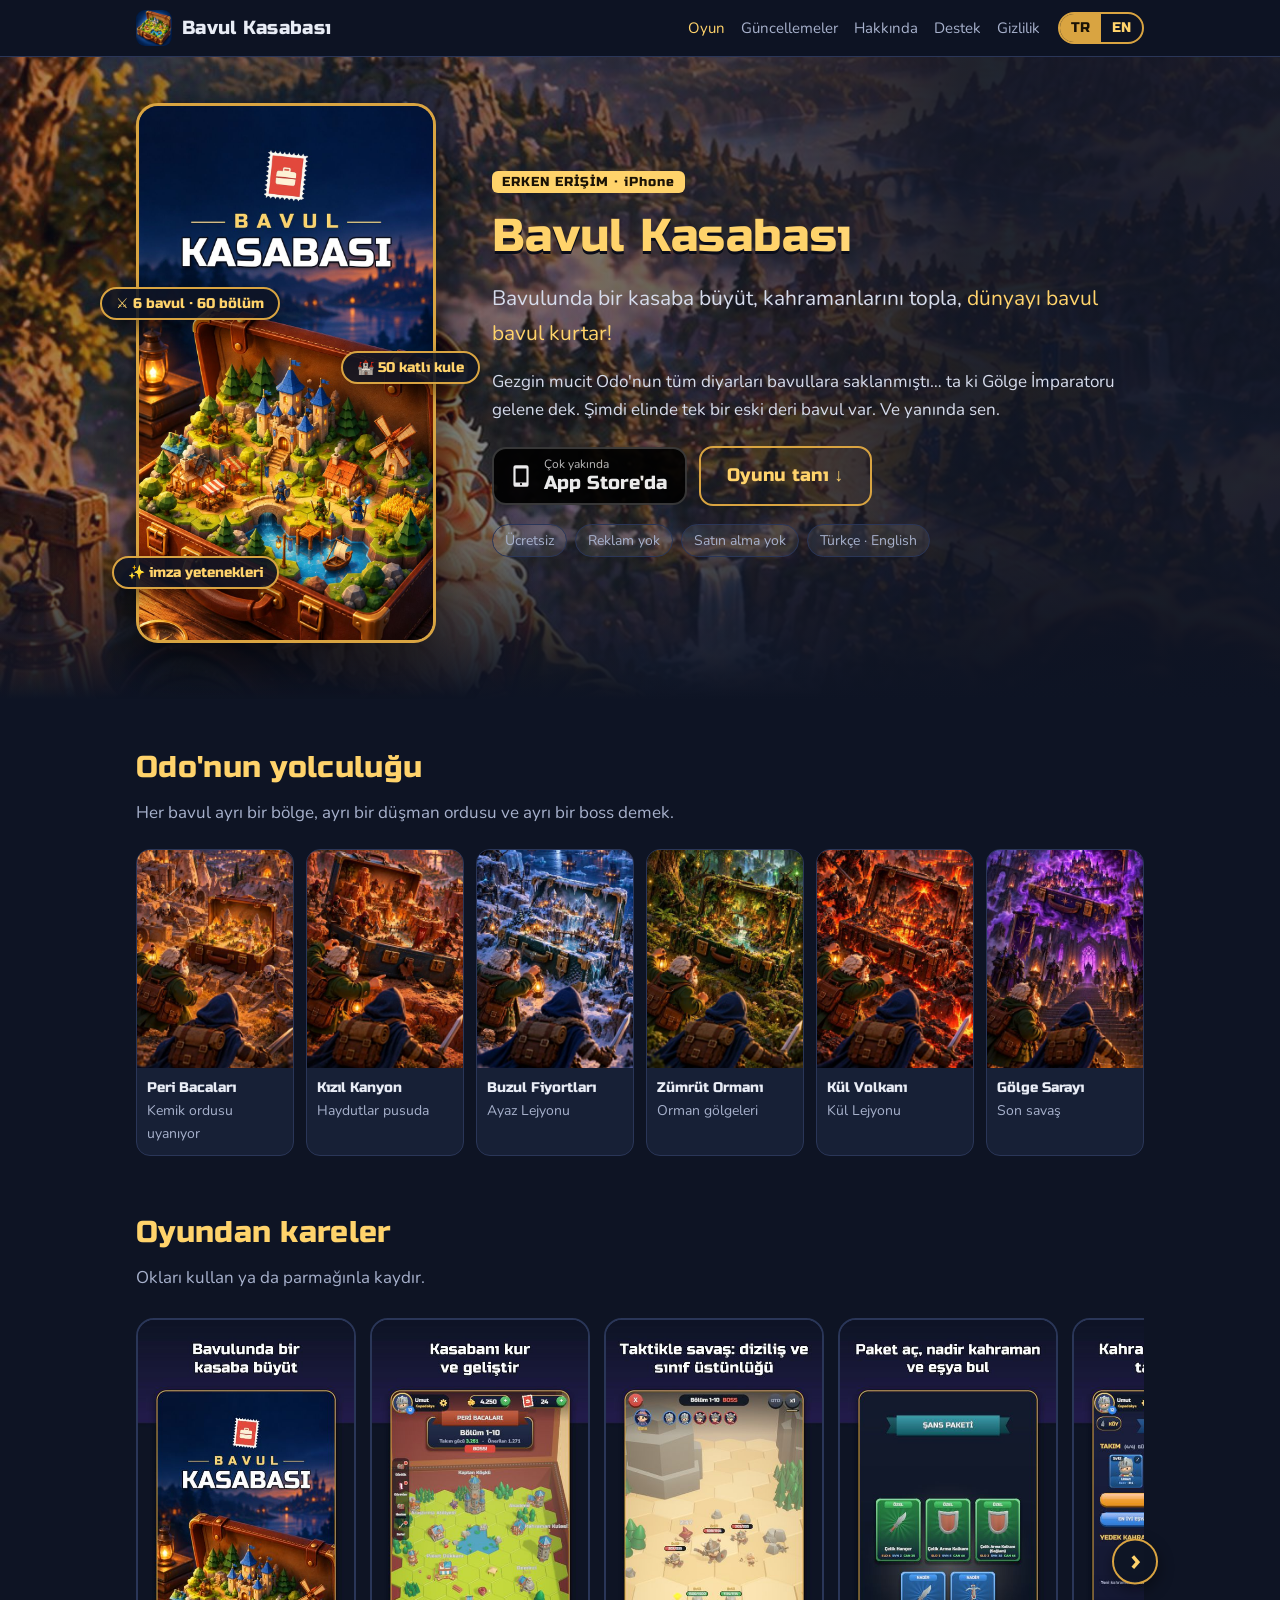
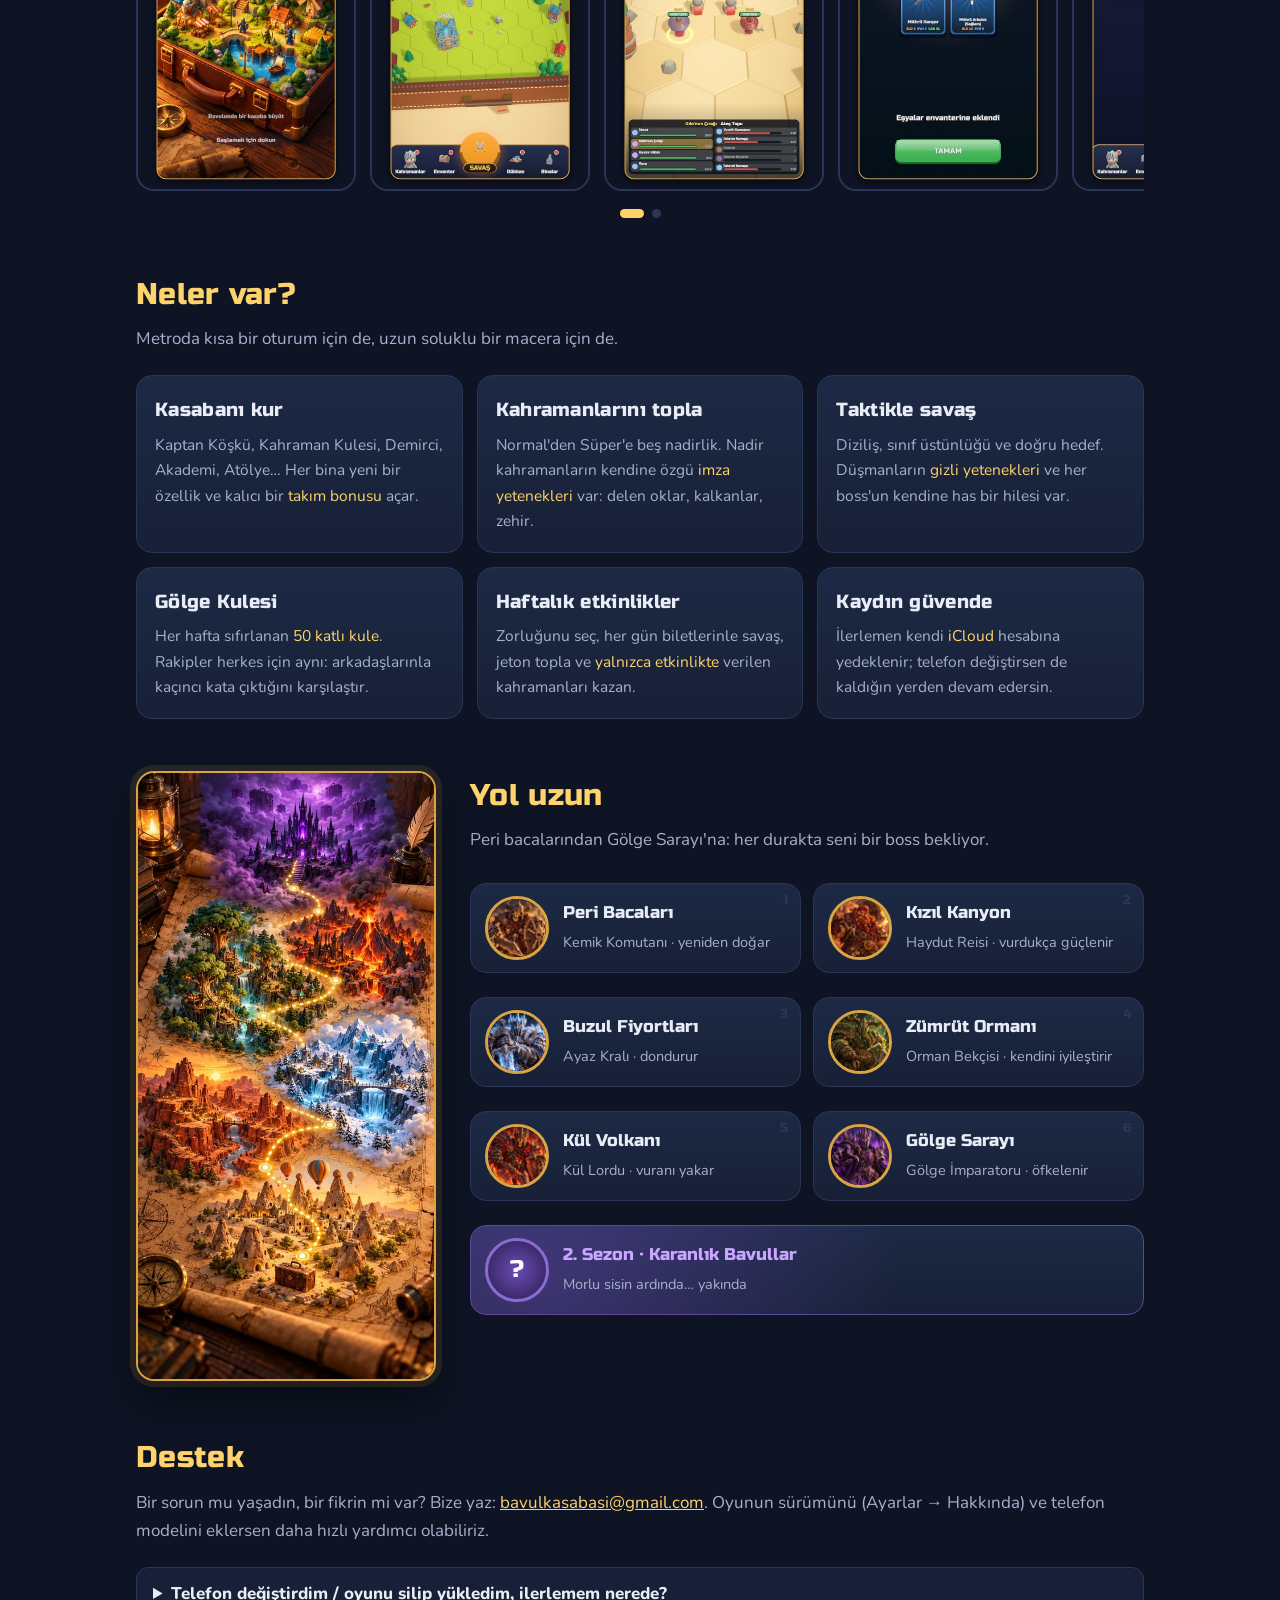
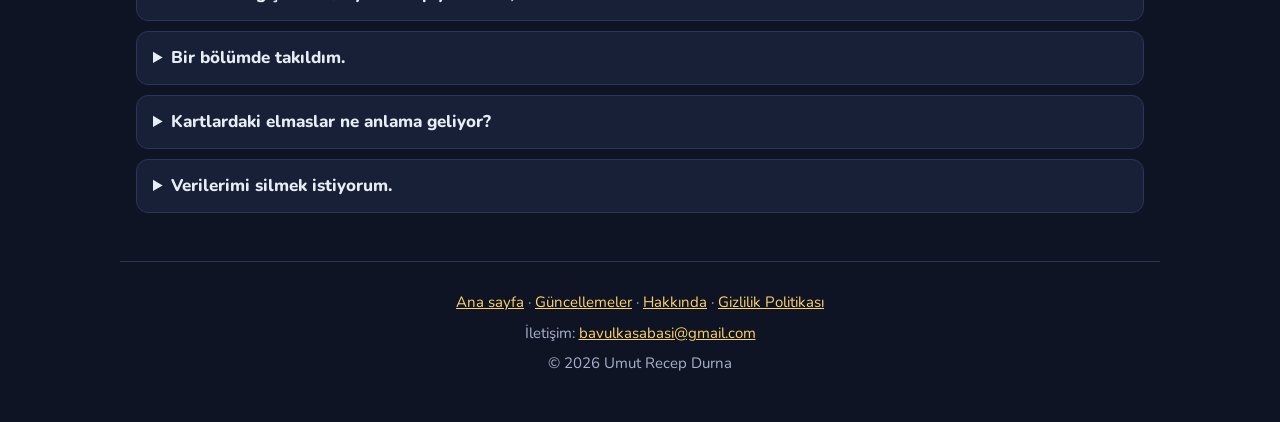
==== commit e0cadfe9: "Galeri: fareyle sürükleme, büyüteç ve büyük görsel, sayfa noktaları; yolculuk kartları; App Store 'ç" ====
--- a/index.html
+++ b/index.html
@@ -32,7 +32,7 @@
       <span class="chip c3">✨ imza yetenekleri</span>
     </div>
     <div>
-      <p class="kicker">Erken erişim · iPhone</p>
+      <p class="kicker">ERKEN ERİŞİM · iPhone</p>
       <h1 class="shine">Bavul Kasabası</h1>
       <p class="tag">Bavulunda bir kasaba büyüt, kahramanlarını topla, <span>dünyayı bavul bavul kurtar!</span></p>
       <p>Gezgin mucit Odo'nun tüm diyarları bavullara saklanmıştı… ta ki Gölge İmparatoru gelene dek. Şimdi elinde tek bir eski deri bavul var. Ve yanında sen.</p>
--- a/style.css
+++ b/style.css
@@ -57,7 +57,7 @@
 .chip { position: absolute; background: rgba(14,20,36,.88); border: 2px solid var(--gold2); color: var(--gold); border-radius: 999px; padding: 6px 14px;
   font: 14px "Russo One", sans-serif; white-space: nowrap; box-shadow: 0 8px 18px rgba(0,0,0,.4); animation: bob 5s ease-in-out infinite; }
 .chip.c1 { top: 12%; left: -36px; animation-delay: -1s; } .chip.c2 { top: 46%; right: -44px; animation-delay: -2.5s; } .chip.c3 { bottom: 10%; left: -24px; animation-delay: -4s; }
-.kicker { display: inline-block; margin: 0 0 6px; font: 13px "Russo One", sans-serif; letter-spacing: 1px; text-transform: uppercase; color: #1a1206; background: var(--gold); border-radius: 6px; padding: 3px 10px; }
+.kicker { display: inline-block; margin: 0 0 6px; font: 13px "Russo One", sans-serif; letter-spacing: 1px; color: #1a1206; background: var(--gold); border-radius: 6px; padding: 3px 10px; }
 .shine { background: linear-gradient(100deg, #ffd36b 20%, #fff6d6 40%, #ffd36b 60%); background-size: 250% 100%; -webkit-background-clip: text; background-clip: text;
   color: transparent !important; text-shadow: none !important; animation: shine 5s ease-in-out infinite; filter: drop-shadow(0 3px 0 #0a0d1a); }
 @keyframes shine { 0%,60% { background-position: 100% 0; } 100% { background-position: -50% 0; } }
@@ -77,16 +77,45 @@
 .mapwrap { position: relative; border-radius: 18px; overflow: hidden; border: 2px solid var(--gold2); box-shadow: 0 0 0 6px rgba(217,164,65,.12), 0 20px 40px rgba(0,0,0,.45); }
 .mapwrap img { transition: transform 6s ease; }
 .mapwrap:hover img { transform: scale(1.06); }
-.stops { list-style: none; padding: 0; margin: 10px 0 0; position: relative; }
-.stops::before { content: ""; position: absolute; left: 27px; top: 20px; bottom: 30px; border-left: 3px dashed rgba(255,211,107,.45); }
-.stops li { position: relative; display: flex; align-items: center; gap: 14px; padding: 7px 0; }
-.stops img, .stops .fog { width: 56px; height: 56px; border-radius: 50%; border: 3px solid var(--gold2); flex: 0 0 auto; object-fit: cover; background: var(--panel); z-index: 1; }
+.journey { align-items: start; }
+.stops { list-style: none; padding: 0; margin: 14px 0 0; display: grid; grid-template-columns: repeat(2, 1fr); gap: 12px; counter-reset: stop; }
+.stops li { position: relative; display: flex; align-items: center; gap: 14px; padding: 12px 14px; background: linear-gradient(var(--panel2), var(--panel));
+  border: 1px solid var(--line); border-radius: 16px; transition: transform .2s, border-color .2s; }
+.stops li:hover { transform: translateY(-3px); border-color: var(--gold2); }
+.stops li::after { counter-increment: stop; content: counter(stop); position: absolute; top: 8px; right: 12px; font: 13px "Russo One", sans-serif; color: var(--line); }
+.stops li.next { grid-column: 1 / -1; background: radial-gradient(circle at 10% 50%, rgba(107,75,184,.45), transparent 60%), linear-gradient(var(--panel2), var(--panel)); border-color: #5d4a96; }
+.stops li.next::after { content: ""; }
+.stops img, .stops .fog { width: 64px; height: 64px; border-radius: 50%; border: 3px solid var(--gold2); flex: 0 0 auto; object-fit: cover; background: var(--panel); }
 .stops b { display: block; font-family: "Russo One", sans-serif; font-weight: 400; }
 .stops span { color: var(--muted); font-size: 14.5px; }
 .stops .next b { color: var(--purple); }
 .stops .fog { display: grid; place-items: center; font: 24px "Russo One", sans-serif; color: #fff; border-color: #8a6bd1;
   background: radial-gradient(circle, #6b4bb8, #2a1d4a); animation: pulse 2.6s ease-in-out infinite; }
 @keyframes pulse { 0%,100% { box-shadow: 0 0 0 0 rgba(155,92,255,.55); } 50% { box-shadow: 0 0 0 10px rgba(155,92,255,0); } }
+
+/* galeri: fareyle sürükleme ve büyüteç */
+.shots { cursor: grab; user-select: none; }
+.shots.drag { cursor: grabbing; scroll-snap-type: none; }
+.shots figure { position: relative; margin: 0; flex: 0 0 auto; scroll-snap-align: start; }
+.shots figure img { pointer-events: none; }
+.shots figure::after { content: ""; position: absolute; right: 12px; bottom: 12px; width: 40px; height: 40px; border-radius: 50%;
+  background: rgba(14,20,36,.85) url("data:image/svg+xml,%3Csvg xmlns='http://www.w3.org/2000/svg' viewBox='0 0 24 24' fill='none' stroke='%23ffd36b' stroke-width='2.4' stroke-linecap='round'%3E%3Ccircle cx='10.5' cy='10.5' r='6'/%3E%3Cpath d='M15 15l5 5M10.5 8v5M8 10.5h5'/%3E%3C/svg%3E") center / 22px no-repeat;
+  border: 2px solid var(--gold2); opacity: 0; transform: scale(.8); transition: all .2s; }
+.shots figure:hover::after { opacity: 1; transform: none; }
+
+/* açılır pencereler: büyük görsel ve "çok yakında" */
+.modal { position: fixed; inset: 0; z-index: 50; background: rgba(5,8,16,.93); backdrop-filter: blur(6px); display: none; align-items: center; justify-content: center; padding: 20px; }
+.modal.open { display: flex; animation: fade .2s ease; }
+@keyframes fade { from { opacity: 0; } to { opacity: 1; } }
+.modal .x { position: absolute; top: 16px; right: 16px; width: 46px; height: 46px; border-radius: 50%; border: 2px solid var(--gold2); background: var(--panel); color: var(--gold); font: 22px "Russo One", sans-serif; cursor: pointer; }
+.lightbox img { max-height: 88vh; max-width: min(92vw, 520px); border-radius: 22px; border: 3px solid var(--gold2); box-shadow: 0 20px 60px rgba(0,0,0,.6); animation: pop .25s ease; }
+@keyframes pop { from { transform: scale(.92); opacity: 0; } to { transform: none; opacity: 1; } }
+.lightbox .nav { position: absolute; top: 50%; transform: translateY(-50%); width: 52px; height: 52px; border-radius: 50%; border: 2px solid var(--gold2); background: rgba(14,20,36,.9); color: var(--gold); font: 30px/1 "Russo One", sans-serif; cursor: pointer; }
+.lightbox .prev { left: 18px; } .lightbox .next { right: 18px; }
+.soonbox .card { max-width: 420px; text-align: center; padding: 30px 26px 26px; animation: pop .25s ease; position: relative; }
+.soonbox img { width: 92px; height: 92px; border-radius: 22px; margin: 0 auto 12px; box-shadow: 0 10px 24px rgba(0,0,0,.4); }
+.soonbox h3 { font-size: 28px; color: var(--gold); margin: 0 0 8px; }
+.soonbox p { color: var(--muted); margin: 0 0 16px; }
 
 /* kaydırınca beliren bölümler */
 .reveal { opacity: 0; transform: translateY(26px); transition: opacity .7s ease, transform .7s ease; }
@@ -105,6 +134,8 @@
   .chip { font-size: 12px; padding: 4px 10px; }
   .chip.c1 { left: -6px; } .chip.c2 { right: -6px; } .chip.c3 { left: 4px; }
   .journey { grid-template-columns: 1fr; }
+  .stops { grid-template-columns: 1fr; }
+  .lightbox .nav { display: none; }
   .mapwrap { max-width: 300px; }
 }
 
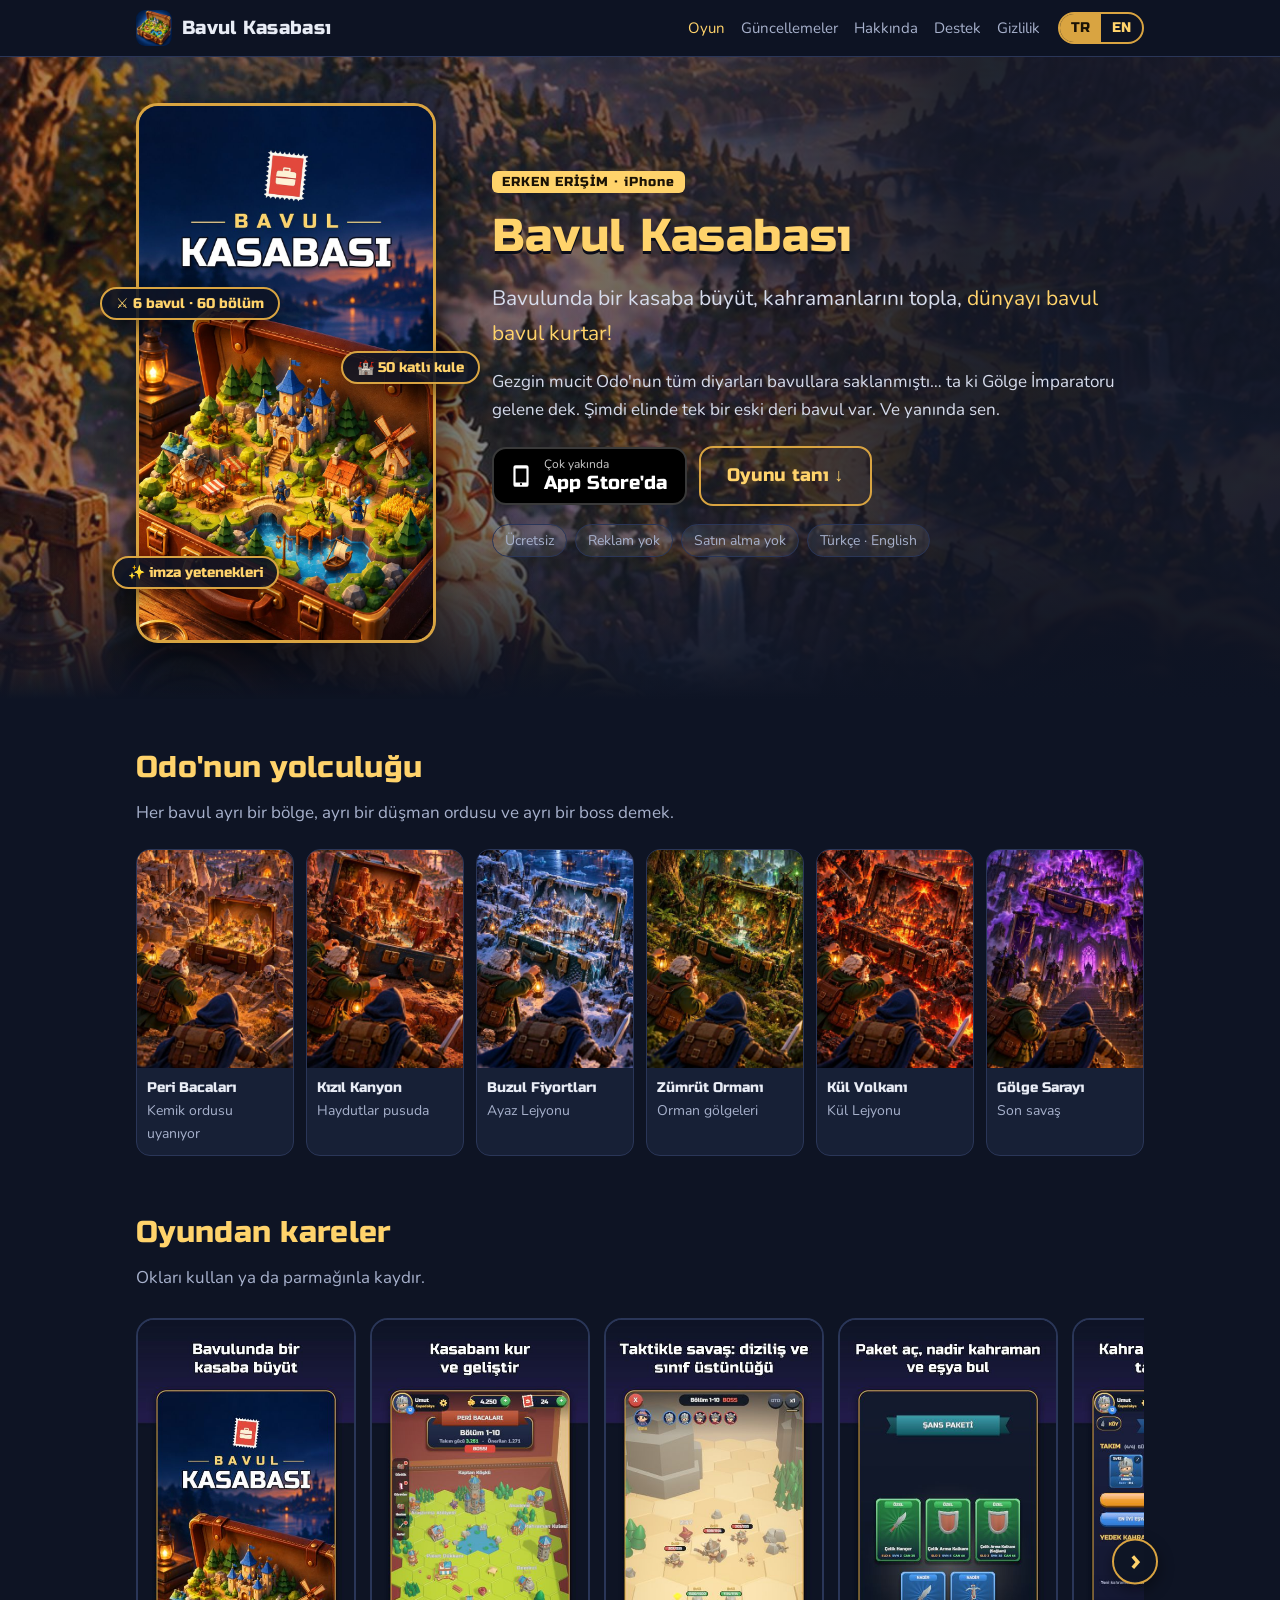
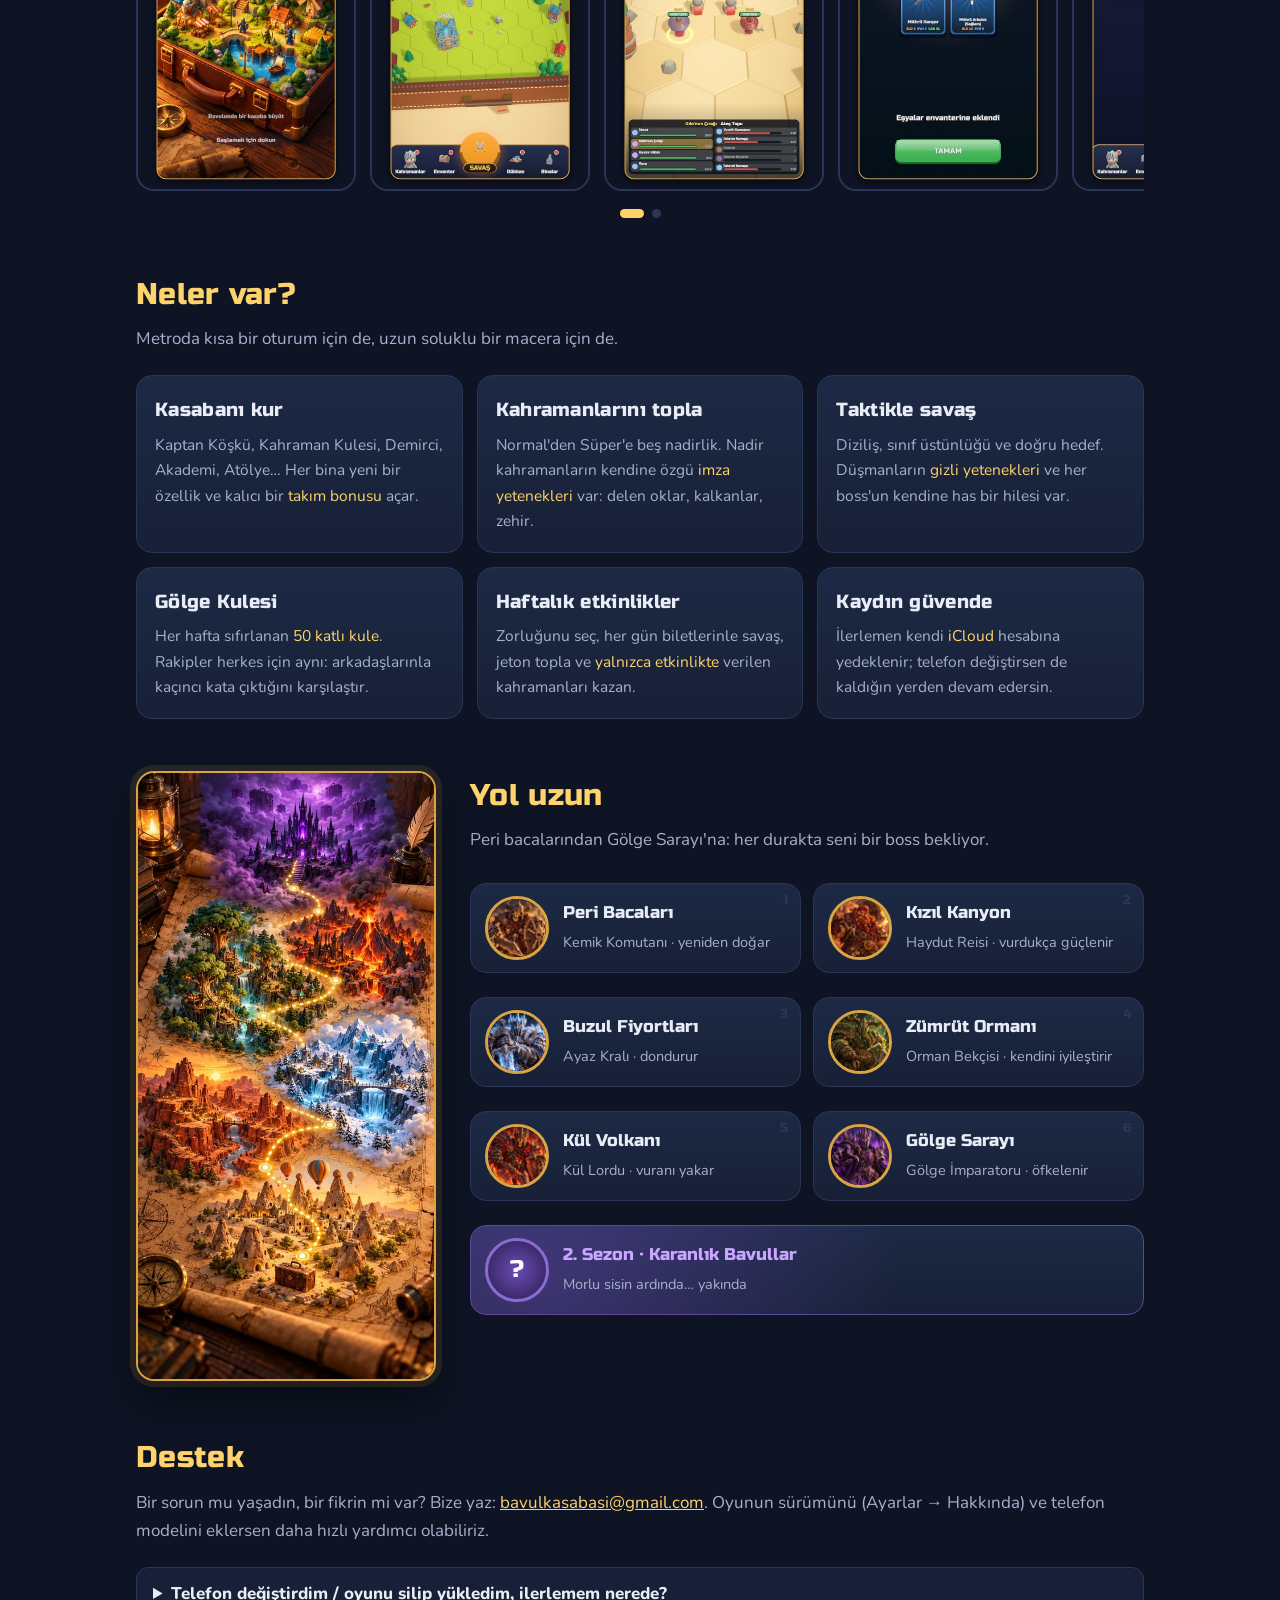
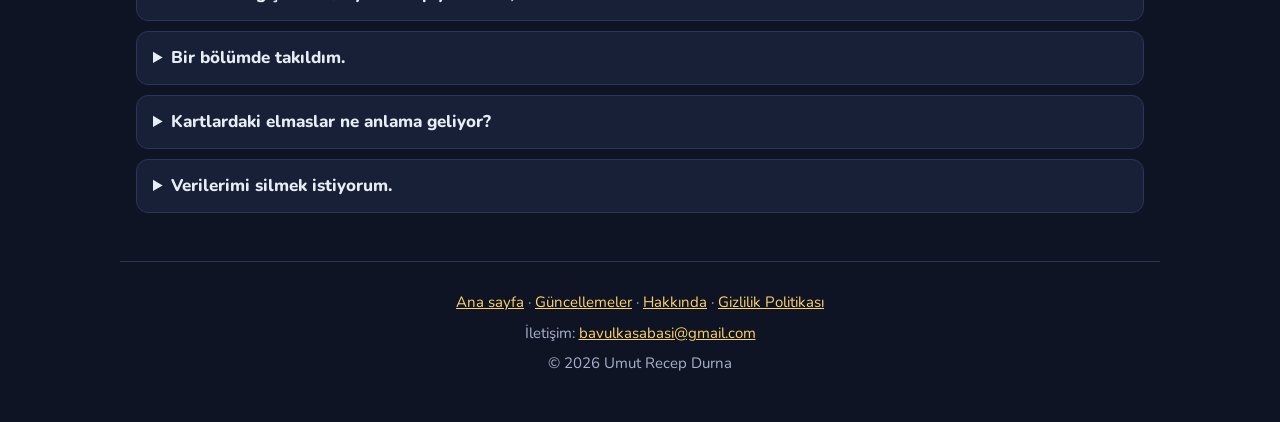
==== commit a8d28726: "Sabit indir düğmesi, yeni 'çok yakında' penceresi, hikaye görselleri büyütülebilir" ====
--- a/index.html
+++ b/index.html
@@ -52,12 +52,12 @@
   <h2>Odo'nun yolculuğu</h2>
   <p class="lead">Her bavul ayrı bir bölge, ayrı bir düşman ordusu ve ayrı bir boss demek.</p>
   <div class="story">
-    <figure><img loading="lazy" src="img/bolum_1.jpg" alt=""><figcaption><b>Peri Bacaları</b>Kemik ordusu uyanıyor</figcaption></figure>
-    <figure><img loading="lazy" src="img/bolum_2.jpg" alt=""><figcaption><b>Kızıl Kanyon</b>Haydutlar pusuda</figcaption></figure>
-    <figure><img loading="lazy" src="img/bolum_3.jpg" alt=""><figcaption><b>Buzul Fiyortları</b>Ayaz Lejyonu</figcaption></figure>
-    <figure><img loading="lazy" src="img/bolum_4.jpg" alt=""><figcaption><b>Zümrüt Ormanı</b>Orman gölgeleri</figcaption></figure>
-    <figure><img loading="lazy" src="img/bolum_5.jpg" alt=""><figcaption><b>Kül Volkanı</b>Kül Lejyonu</figcaption></figure>
-    <figure><img loading="lazy" src="img/bolum_6.jpg" alt=""><figcaption><b>Gölge Sarayı</b>Son savaş</figcaption></figure>
+    <figure><img loading="lazy" src="img/bolum_1.jpg" data-full="img/bolum_1_big.jpg" alt=""><figcaption><b>Peri Bacaları</b>Kemik ordusu uyanıyor</figcaption></figure>
+    <figure><img loading="lazy" src="img/bolum_2.jpg" data-full="img/bolum_2_big.jpg" alt=""><figcaption><b>Kızıl Kanyon</b>Haydutlar pusuda</figcaption></figure>
+    <figure><img loading="lazy" src="img/bolum_3.jpg" data-full="img/bolum_3_big.jpg" alt=""><figcaption><b>Buzul Fiyortları</b>Ayaz Lejyonu</figcaption></figure>
+    <figure><img loading="lazy" src="img/bolum_4.jpg" data-full="img/bolum_4_big.jpg" alt=""><figcaption><b>Zümrüt Ormanı</b>Orman gölgeleri</figcaption></figure>
+    <figure><img loading="lazy" src="img/bolum_5.jpg" data-full="img/bolum_5_big.jpg" alt=""><figcaption><b>Kül Volkanı</b>Kül Lejyonu</figcaption></figure>
+    <figure><img loading="lazy" src="img/bolum_6.jpg" data-full="img/bolum_6_big.jpg" alt=""><figcaption><b>Gölge Sarayı</b>Son savaş</figcaption></figure>
   </div>
 </section>
 
--- a/style.css
+++ b/style.css
@@ -68,8 +68,19 @@
 .store span { display: flex; flex-direction: column; line-height: 1.15; }
 .store small { font-size: 12px; color: #c9c9c9; }
 .store b { font: 19px "Russo One", sans-serif; font-weight: 400; }
-.store[aria-disabled="true"] { cursor: default; opacity: .9; }
-.store:not([aria-disabled="true"]):hover { transform: translateY(-2px); border-color: var(--gold2); }
+.store { cursor: pointer; }
+.store:hover { transform: translateY(-2px); border-color: var(--gold2); }
+
+/* sağ altta sabit indir düğmesi */
+.fab { position: fixed; right: 18px; bottom: 18px; z-index: 40; display: flex; align-items: center; gap: 9px; text-decoration: none; cursor: pointer;
+  background: linear-gradient(#ffb43a, #e8822a); color: #2a1606; border-radius: 999px; padding: 10px 20px 10px 14px; box-shadow: 0 5px 0 #a5521a, 0 12px 28px rgba(0,0,0,.45);
+  transform: translateY(140%); opacity: 0; transition: transform .35s cubic-bezier(.2,1.4,.4,1), opacity .25s; }
+.fab.show { transform: none; opacity: 1; }
+.fab:hover { transform: translateY(-3px); }
+.fab svg { width: 24px; height: 24px; }
+.fab span { display: flex; flex-direction: column; line-height: 1.1; }
+.fab small { font-size: 11px; font-weight: 800; opacity: .8; }
+.fab b { font: 17px "Russo One", sans-serif; font-weight: 400; }
 .hero.fun .btn.soft { margin: 0; }
 
 /* yolculuk: harita + duraklar */
@@ -108,14 +119,35 @@
 .modal.open { display: flex; animation: fade .2s ease; }
 @keyframes fade { from { opacity: 0; } to { opacity: 1; } }
 .modal .x { position: absolute; top: 16px; right: 16px; width: 46px; height: 46px; border-radius: 50%; border: 2px solid var(--gold2); background: var(--panel); color: var(--gold); font: 22px "Russo One", sans-serif; cursor: pointer; }
-.lightbox img { max-height: 88vh; max-width: min(92vw, 520px); border-radius: 22px; border: 3px solid var(--gold2); box-shadow: 0 20px 60px rgba(0,0,0,.6); animation: pop .25s ease; }
+.lightbox img { max-height: 80vh; max-width: min(92vw, 520px); border-radius: 22px; border: 3px solid var(--gold2); box-shadow: 0 20px 60px rgba(0,0,0,.6); animation: pop .25s ease; }
 @keyframes pop { from { transform: scale(.92); opacity: 0; } to { transform: none; opacity: 1; } }
 .lightbox .nav { position: absolute; top: 50%; transform: translateY(-50%); width: 52px; height: 52px; border-radius: 50%; border: 2px solid var(--gold2); background: rgba(14,20,36,.9); color: var(--gold); font: 30px/1 "Russo One", sans-serif; cursor: pointer; }
 .lightbox .prev { left: 18px; } .lightbox .next { right: 18px; }
-.soonbox .card { max-width: 420px; text-align: center; padding: 30px 26px 26px; animation: pop .25s ease; position: relative; }
-.soonbox img { width: 92px; height: 92px; border-radius: 22px; margin: 0 auto 12px; box-shadow: 0 10px 24px rgba(0,0,0,.4); }
-.soonbox h3 { font-size: 28px; color: var(--gold); margin: 0 0 8px; }
-.soonbox p { color: var(--muted); margin: 0 0 16px; }
+.soon-card { position: relative; width: min(440px, 100%); text-align: center; border-radius: 24px; overflow: hidden; padding: 0 26px 26px;
+  background: linear-gradient(var(--panel2), var(--panel)); border: 2px solid var(--gold2); box-shadow: 0 30px 80px rgba(0,0,0,.6); animation: pop .3s cubic-bezier(.2,1.3,.4,1); }
+.soon-top { margin: 0 -26px 0; height: 130px; background: linear-gradient(0deg, var(--panel2), rgba(29,41,69,0) 70%), url(img/bg_hero.jpg) center 35% / cover; position: relative; }
+.soon-top img { position: absolute; left: 50%; bottom: -44px; width: 104px; height: 104px; border-radius: 26px; transform: translateX(-50%) rotate(-4deg);
+  border: 3px solid var(--gold2); box-shadow: 0 12px 28px rgba(0,0,0,.5); animation: bob 5s ease-in-out infinite; }
+.soon-card .kicker { margin-top: 56px; }
+.soon-card h3 { font-size: 34px; color: var(--gold); margin: 4px 0 8px; }
+.soon-card .lead2 { color: #cfd6e8; margin: 0 0 14px; }
+.soon-tags { display: flex; justify-content: center; gap: 8px; flex-wrap: wrap; margin-bottom: 20px; }
+.soon-tags span { border: 1px solid var(--line); border-radius: 999px; padding: 3px 12px; font-size: 13.5px; color: var(--muted); background: rgba(255,255,255,.05); }
+.soon-btns { display: flex; justify-content: center; gap: 10px; flex-wrap: wrap; }
+.soon-btns .btn.soft { margin: 0; }
+
+/* büyütülebilir görseller */
+.zoomable { cursor: zoom-in; }
+.story figure { position: relative; }
+.story figure::after { content: ""; position: absolute; right: 10px; top: 10px; width: 34px; height: 34px; border-radius: 50%;
+  background: rgba(14,20,36,.85) url("data:image/svg+xml,%3Csvg xmlns='http://www.w3.org/2000/svg' viewBox='0 0 24 24' fill='none' stroke='%23ffd36b' stroke-width='2.4' stroke-linecap='round'%3E%3Ccircle cx='10.5' cy='10.5' r='6'/%3E%3Cpath d='M15 15l5 5M10.5 8v5M8 10.5h5'/%3E%3C/svg%3E") center / 18px no-repeat;
+  border: 2px solid var(--gold2); opacity: 0; transition: opacity .2s; }
+.story figure:hover::after { opacity: 1; }
+.story figure img { transition: transform .4s ease; }
+.story figure:hover img { transform: scale(1.05); }
+.lightbox .big { margin: 0; text-align: center; }
+.lightbox figcaption { margin-top: 12px; color: var(--muted); font-size: 15px; }
+.lightbox figcaption b { display: block; color: var(--gold); font: 20px "Russo One", sans-serif; font-weight: 400; }
 
 /* kaydırınca beliren bölümler */
 .reveal { opacity: 0; transform: translateY(26px); transition: opacity .7s ease, transform .7s ease; }
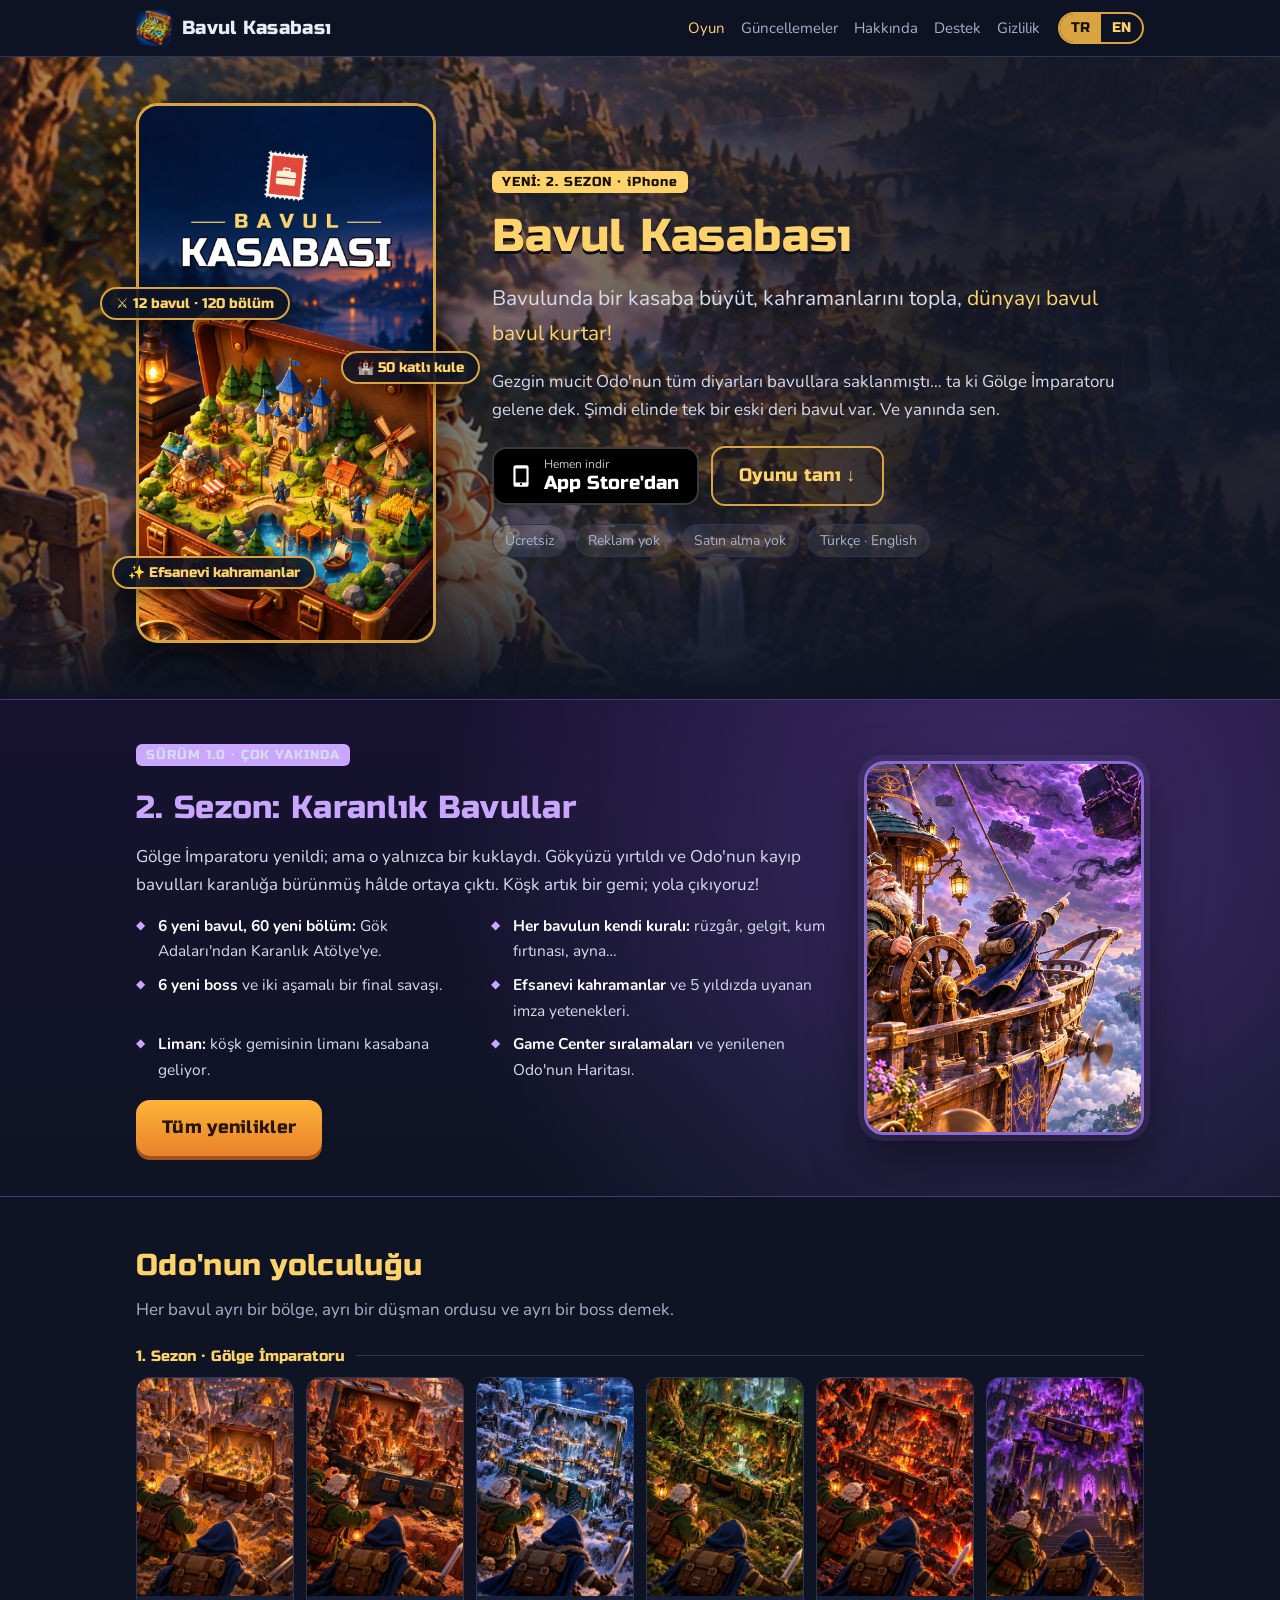
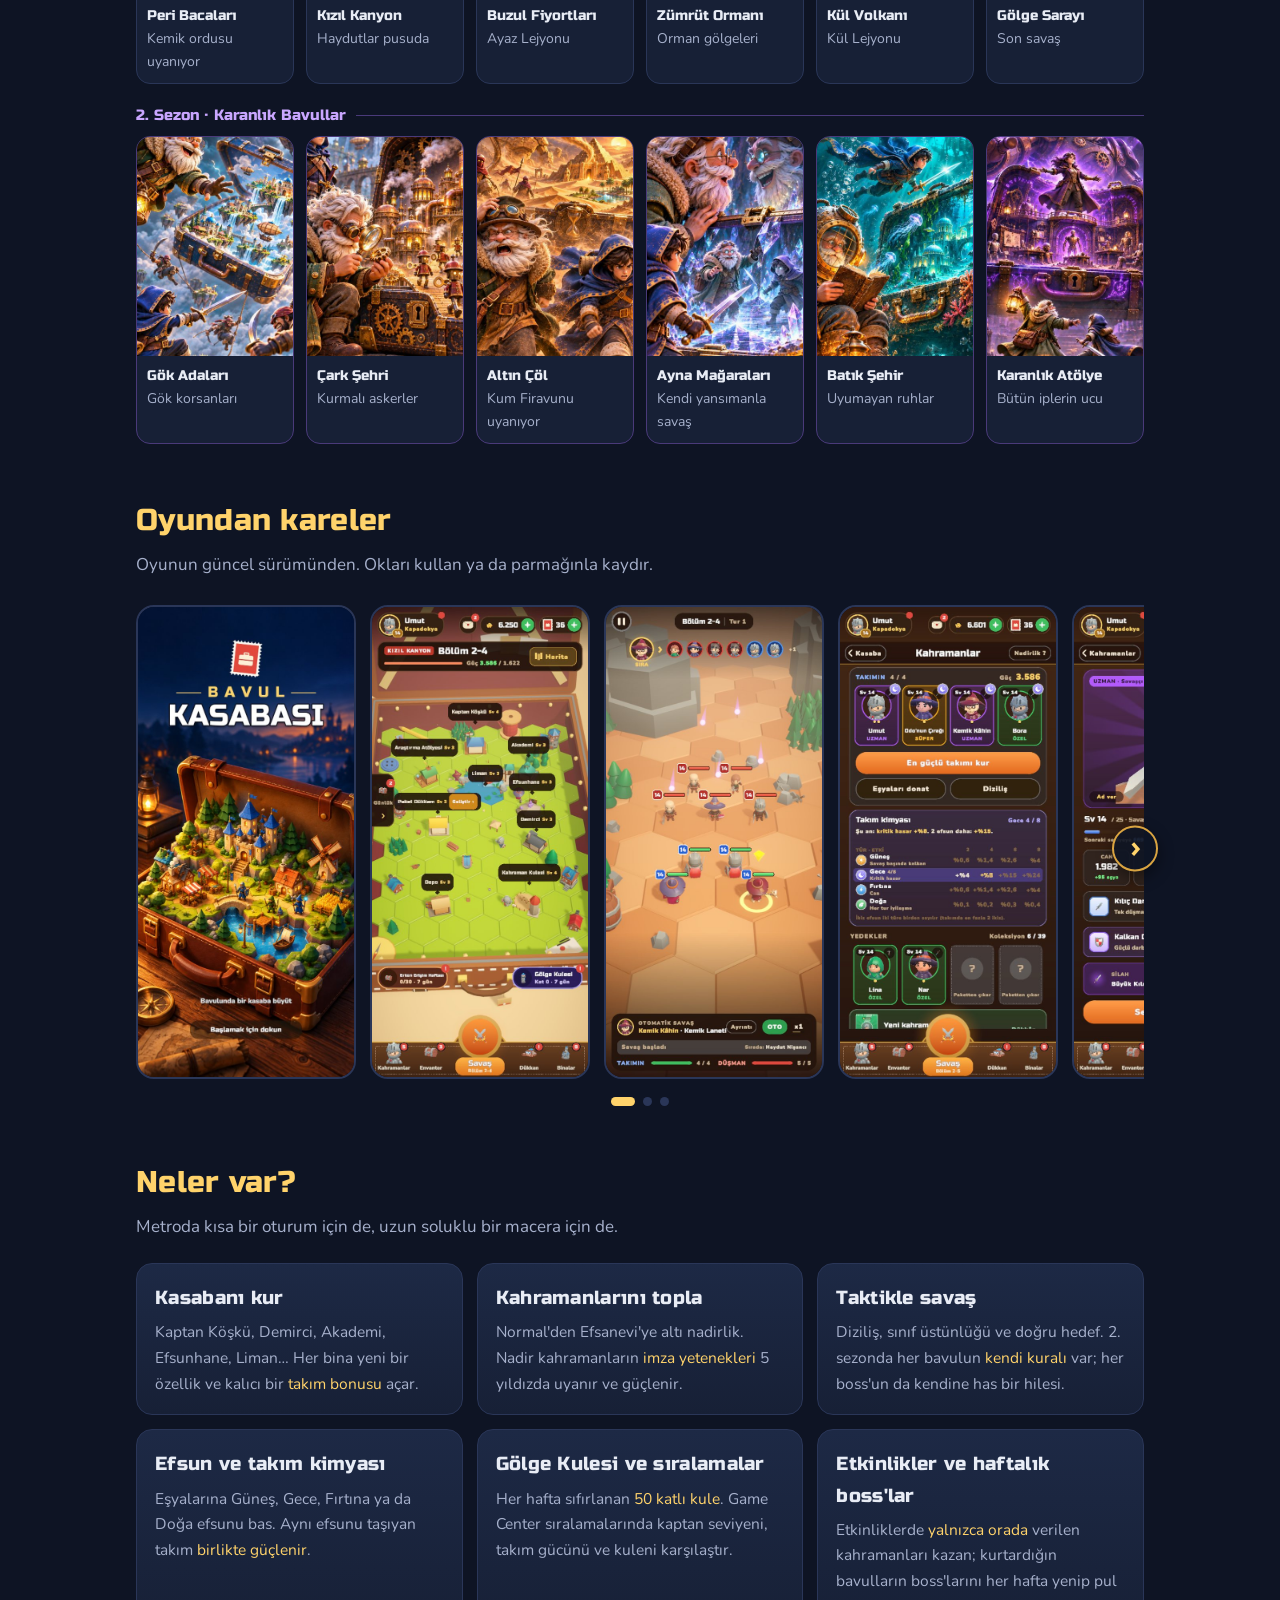
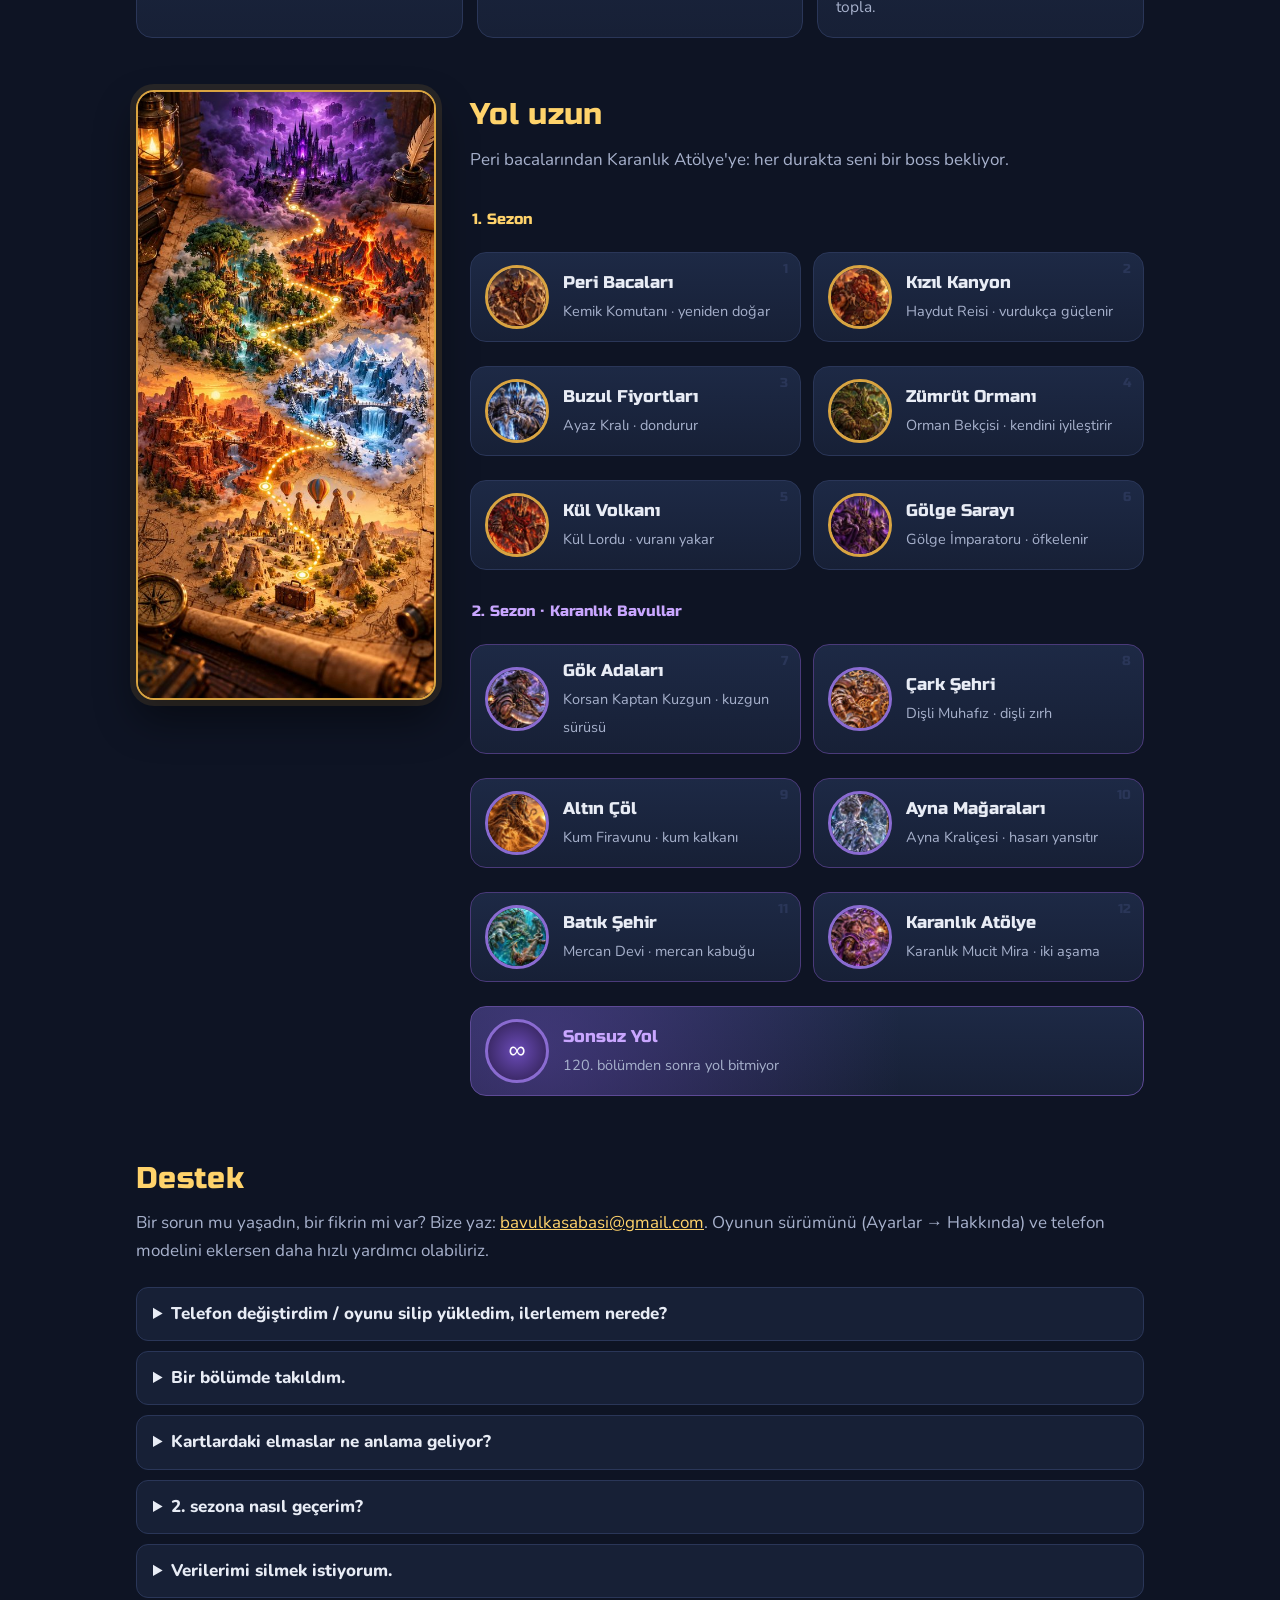
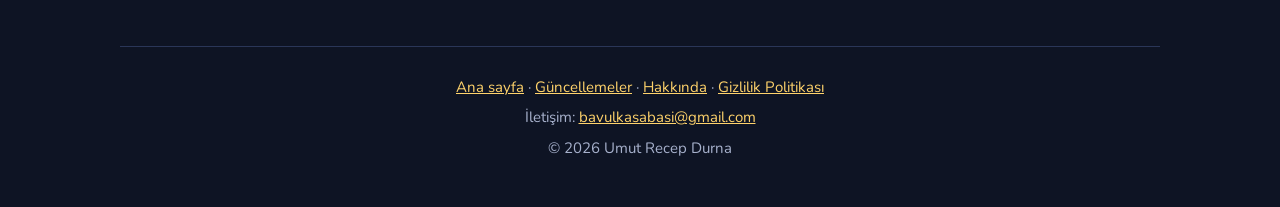
==== commit 72bd227a: "2. Sezon: Karanlık Bavullar (sürüm 1.0) — yeni bölgeler, boss'lar, güncel ekran görüntüleri" ====
--- a/index.html
+++ b/index.html
@@ -27,12 +27,12 @@
   <div class="in">
     <div class="stage">
       <div class="art float"><img src="img/hero.jpg" alt="Bavul Kasabası kapak görseli: eski bir deri bavulun içinde minik bir kasaba"></div>
-      <span class="chip c1">⚔ 6 bavul · 60 bölüm</span>
+      <span class="chip c1">⚔ 12 bavul · 120 bölüm</span>
       <span class="chip c2">🏰 50 katlı kule</span>
-      <span class="chip c3">✨ imza yetenekleri</span>
+      <span class="chip c3">✨ Efsanevi kahramanlar</span>
     </div>
     <div>
-      <p class="kicker">ERKEN ERİŞİM · iPhone</p>
+      <p class="kicker">YENİ: 2. SEZON · iPhone</p>
       <h1 class="shine">Bavul Kasabası</h1>
       <p class="tag">Bavulunda bir kasaba büyüt, kahramanlarını topla, <span>dünyayı bavul bavul kurtar!</span></p>
       <p>Gezgin mucit Odo'nun tüm diyarları bavullara saklanmıştı… ta ki Gölge İmparatoru gelene dek. Şimdi elinde tek bir eski deri bavul var. Ve yanında sen.</p>
@@ -48,9 +48,28 @@
   </div>
 </div>
 
+<div class="s2band reveal"><div class="in">
+  <div>
+    <p class="kicker s2">SÜRÜM 1.0 · ÇOK YAKINDA</p>
+    <h2>2. Sezon: Karanlık Bavullar</h2>
+    <p>Gölge İmparatoru yenildi; ama o yalnızca bir kuklaydı. Gökyüzü yırtıldı ve Odo'nun kayıp bavulları karanlığa bürünmüş hâlde ortaya çıktı. Köşk artık bir gemi; yola çıkıyoruz!</p>
+    <ul class="s2list">
+      <li><b>6 yeni bavul, 60 yeni bölüm:</b> Gök Adaları'ndan Karanlık Atölye'ye.</li>
+      <li><b>Her bavulun kendi kuralı:</b> rüzgâr, gelgit, kum fırtınası, ayna…</li>
+      <li><b>6 yeni boss</b> ve iki aşamalı bir final savaşı.</li>
+      <li><b>Efsanevi kahramanlar</b> ve 5 yıldızda uyanan imza yetenekleri.</li>
+      <li><b>Liman:</b> köşk gemisinin limanı kasabana geliyor.</li>
+      <li><b>Game Center sıralamaları</b> ve yenilenen Odo'nun Haritası.</li>
+    </ul>
+    <a class="btn" href="guncellemeler.html">Tüm yenilikler</a>
+  </div>
+  <div class="art"><img loading="lazy" src="img/harita_s2.jpg" alt="Köşk gemisi karanlık bavullara doğru yola çıkıyor"></div>
+</div></div>
+
 <section id="oyun" class="reveal">
   <h2>Odo'nun yolculuğu</h2>
   <p class="lead">Her bavul ayrı bir bölge, ayrı bir düşman ordusu ve ayrı bir boss demek.</p>
+  <p class="season">1. Sezon · Gölge İmparatoru</p>
   <div class="story">
     <figure><img loading="lazy" src="img/bolum_1.jpg" data-full="img/bolum_1_big.jpg" alt=""><figcaption><b>Peri Bacaları</b>Kemik ordusu uyanıyor</figcaption></figure>
     <figure><img loading="lazy" src="img/bolum_2.jpg" data-full="img/bolum_2_big.jpg" alt=""><figcaption><b>Kızıl Kanyon</b>Haydutlar pusuda</figcaption></figure>
@@ -59,18 +78,30 @@
     <figure><img loading="lazy" src="img/bolum_5.jpg" data-full="img/bolum_5_big.jpg" alt=""><figcaption><b>Kül Volkanı</b>Kül Lejyonu</figcaption></figure>
     <figure><img loading="lazy" src="img/bolum_6.jpg" data-full="img/bolum_6_big.jpg" alt=""><figcaption><b>Gölge Sarayı</b>Son savaş</figcaption></figure>
   </div>
+  <p class="season s2">2. Sezon · Karanlık Bavullar</p>
+  <div class="story s2">
+    <figure><img loading="lazy" src="img/bolum_7.jpg" data-full="img/bolum_7_big.jpg" alt=""><figcaption><b>Gök Adaları</b>Gök korsanları</figcaption></figure>
+    <figure><img loading="lazy" src="img/bolum_8.jpg" data-full="img/bolum_8_big.jpg" alt=""><figcaption><b>Çark Şehri</b>Kurmalı askerler</figcaption></figure>
+    <figure><img loading="lazy" src="img/bolum_9.jpg" data-full="img/bolum_9_big.jpg" alt=""><figcaption><b>Altın Çöl</b>Kum Firavunu uyanıyor</figcaption></figure>
+    <figure><img loading="lazy" src="img/bolum_10.jpg" data-full="img/bolum_10_big.jpg" alt=""><figcaption><b>Ayna Mağaraları</b>Kendi yansımanla savaş</figcaption></figure>
+    <figure><img loading="lazy" src="img/bolum_11.jpg" data-full="img/bolum_11_big.jpg" alt=""><figcaption><b>Batık Şehir</b>Uyumayan ruhlar</figcaption></figure>
+    <figure><img loading="lazy" src="img/bolum_12.jpg" data-full="img/bolum_12_big.jpg" alt=""><figcaption><b>Karanlık Atölye</b>Bütün iplerin ucu</figcaption></figure>
+  </div>
 </section>
 
 <section>
   <h2>Oyundan kareler</h2>
-  <p class="lead">Okları kullan ya da parmağınla kaydır.</p>
+  <p class="lead">Oyunun güncel sürümünden. Okları kullan ya da parmağınla kaydır.</p>
   <div class="carousel"><button class="nav prev" aria-label="previous">&#8249;</button><div class="shots">
-    <img loading="lazy" src="img/tr_1.jpg" alt="Başlık ekranı">
-    <img loading="lazy" src="img/tr_2.jpg" alt="Kasaba">
-    <img loading="lazy" src="img/tr_3.jpg" alt="Taktik savaş">
-    <img loading="lazy" src="img/tr_4.jpg" alt="Paket açma">
-    <img loading="lazy" src="img/tr_5.jpg" alt="Kahramanlar">
-    <img loading="lazy" src="img/tr_6.jpg" alt="Kahraman detayı">
+    <img loading="lazy" src="img/tr_oyun_1.jpg" alt="Başlık ekranı">
+    <img loading="lazy" src="img/tr_oyun_2.jpg" alt="Kasaba">
+    <img loading="lazy" src="img/tr_oyun_3.jpg" alt="Taktik savaş">
+    <img loading="lazy" src="img/tr_oyun_4.jpg" alt="Kahramanlar ve takım">
+    <img loading="lazy" src="img/tr_oyun_5.jpg" alt="Kahraman detayı">
+    <img loading="lazy" src="img/tr_100_1.jpg" alt="Kasabada Liman">
+    <img loading="lazy" src="img/tr_100_5.jpg" alt="Boss: Mercan Devi">
+    <img loading="lazy" src="img/tr_100_2.jpg" alt="Odo'nun Haritası: 2. sezon">
+    <img loading="lazy" src="img/tr_090_4.jpg" alt="Efsunhane">
   </div><button class="nav next" aria-label="next">&#8250;</button><div class="dots"></div></div>
 </section>
 
@@ -78,12 +109,12 @@
   <h2>Neler var?</h2>
   <p class="lead">Metroda kısa bir oturum için de, uzun soluklu bir macera için de.</p>
   <div class="features">
-    <div class="card"><h3>Kasabanı kur</h3><p>Kaptan Köşkü, Kahraman Kulesi, Demirci, Akademi, Atölye… Her bina yeni bir özellik ve kalıcı bir <span class="k">takım bonusu</span> açar.</p></div>
-    <div class="card"><h3>Kahramanlarını topla</h3><p>Normal'den Süper'e beş nadirlik. Nadir kahramanların kendine özgü <span class="k">imza yetenekleri</span> var: delen oklar, kalkanlar, zehir.</p></div>
-    <div class="card"><h3>Taktikle savaş</h3><p>Diziliş, sınıf üstünlüğü ve doğru hedef. Düşmanların <span class="k">gizli yetenekleri</span> ve her boss'un kendine has bir hilesi var.</p></div>
-    <div class="card"><h3>Gölge Kulesi</h3><p>Her hafta sıfırlanan <span class="k">50 katlı kule</span>. Rakipler herkes için aynı: arkadaşlarınla kaçıncı kata çıktığını karşılaştır.</p></div>
-    <div class="card"><h3>Haftalık etkinlikler</h3><p>Zorluğunu seç, her gün biletlerinle savaş, jeton topla ve <span class="k">yalnızca etkinlikte</span> verilen kahramanları kazan.</p></div>
-    <div class="card"><h3>Kaydın güvende</h3><p>İlerlemen kendi <span class="k">iCloud</span> hesabına yedeklenir; telefon değiştirsen de kaldığın yerden devam edersin.</p></div>
+    <div class="card"><h3>Kasabanı kur</h3><p>Kaptan Köşkü, Demirci, Akademi, Efsunhane, Liman… Her bina yeni bir özellik ve kalıcı bir <span class="k">takım bonusu</span> açar.</p></div>
+    <div class="card"><h3>Kahramanlarını topla</h3><p>Normal'den Efsanevi'ye altı nadirlik. Nadir kahramanların <span class="k">imza yetenekleri</span> 5 yıldızda uyanır ve güçlenir.</p></div>
+    <div class="card"><h3>Taktikle savaş</h3><p>Diziliş, sınıf üstünlüğü ve doğru hedef. 2. sezonda her bavulun <span class="k">kendi kuralı</span> var; her boss'un da kendine has bir hilesi.</p></div>
+    <div class="card"><h3>Efsun ve takım kimyası</h3><p>Eşyalarına Güneş, Gece, Fırtına ya da Doğa efsunu bas. Aynı efsunu taşıyan takım <span class="k">birlikte güçlenir</span>.</p></div>
+    <div class="card"><h3>Gölge Kulesi ve sıralamalar</h3><p>Her hafta sıfırlanan <span class="k">50 katlı kule</span>. Game Center sıralamalarında kaptan seviyeni, takım gücünü ve kuleni karşılaştır.</p></div>
+    <div class="card"><h3>Etkinlikler ve haftalık boss'lar</h3><p>Etkinliklerde <span class="k">yalnızca orada</span> verilen kahramanları kazan; kurtardığın bavulların boss'larını her hafta yenip pul topla.</p></div>
   </div>
 </section>
 
@@ -91,15 +122,23 @@
   <div class="mapwrap"><img loading="lazy" src="img/harita.jpg" alt="Odo'nun haritası"></div>
   <div>
     <h2>Yol uzun</h2>
-    <p class="lead">Peri bacalarından Gölge Sarayı'na: her durakta seni bir boss bekliyor.</p>
+    <p class="lead">Peri bacalarından Karanlık Atölye'ye: her durakta seni bir boss bekliyor.</p>
     <ol class="stops">
+      <li class="head"><p class="season">1. Sezon</p></li>
       <li><img loading="lazy" src="img/boss_1.jpg" alt=""><div><b>Peri Bacaları</b><span>Kemik Komutanı · yeniden doğar</span></div></li>
       <li><img loading="lazy" src="img/boss_2.jpg" alt=""><div><b>Kızıl Kanyon</b><span>Haydut Reisi · vurdukça güçlenir</span></div></li>
       <li><img loading="lazy" src="img/boss_3.jpg" alt=""><div><b>Buzul Fiyortları</b><span>Ayaz Kralı · dondurur</span></div></li>
       <li><img loading="lazy" src="img/boss_4.jpg" alt=""><div><b>Zümrüt Ormanı</b><span>Orman Bekçisi · kendini iyileştirir</span></div></li>
       <li><img loading="lazy" src="img/boss_5.jpg" alt=""><div><b>Kül Volkanı</b><span>Kül Lordu · vuranı yakar</span></div></li>
       <li><img loading="lazy" src="img/boss_6.jpg" alt=""><div><b>Gölge Sarayı</b><span>Gölge İmparatoru · öfkelenir</span></div></li>
-      <li class="next"><div class="fog">?</div><div><b>2. Sezon · Karanlık Bavullar</b><span>Morlu sisin ardında… yakında</span></div></li>
+      <li class="head"><p class="season s2">2. Sezon · Karanlık Bavullar</p></li>
+      <li class="s2"><img loading="lazy" src="img/boss_7.jpg" alt=""><div><b>Gök Adaları</b><span>Korsan Kaptan Kuzgun · kuzgun sürüsü</span></div></li>
+      <li class="s2"><img loading="lazy" src="img/boss_8.jpg" alt=""><div><b>Çark Şehri</b><span>Dişli Muhafız · dişli zırh</span></div></li>
+      <li class="s2"><img loading="lazy" src="img/boss_9.jpg" alt=""><div><b>Altın Çöl</b><span>Kum Firavunu · kum kalkanı</span></div></li>
+      <li class="s2"><img loading="lazy" src="img/boss_10.jpg" alt=""><div><b>Ayna Mağaraları</b><span>Ayna Kraliçesi · hasarı yansıtır</span></div></li>
+      <li class="s2"><img loading="lazy" src="img/boss_11.jpg" alt=""><div><b>Batık Şehir</b><span>Mercan Devi · mercan kabuğu</span></div></li>
+      <li class="s2"><img loading="lazy" src="img/boss_12.jpg" alt=""><div><b>Karanlık Atölye</b><span>Karanlık Mucit Mira · iki aşama</span></div></li>
+      <li class="next"><div class="fog">∞</div><div><b>Sonsuz Yol</b><span>120. bölümden sonra yol bitmiyor</span></div></li>
     </ol>
   </div>
 </section>
@@ -110,7 +149,8 @@
   <div class="faq">
     <details><summary>Telefon değiştirdim / oyunu silip yükledim, ilerlemem nerede?</summary><p>Telefonunda iCloud açıksa oyun kaydın kendi iCloud hesabına yedeklenir. Oyunu aynı Apple kimliğiyle açtığında "Kaydın Bulundu" penceresi çıkar ve kaldığın yerden devam edersin. Ayarlar ekranının altında yedeğin açık olup olmadığı yazar.</p></details>
     <details><summary>Bir bölümde takıldım.</summary><p>Geçtiğin bölümleri tekrar oyna, kahramanlarına seviye atlat, eşyalarını güçlendir ve dizilişi ayarla (büyücü ve okçu arkaya). Akademi, Atölye, Sefer ve etkinlikler de altın kazandırır. Ana ekrandaki "Sıradaki" şeridi ne yapman gerektiğini söyler.</p></details>
-    <details><summary>Kartlardaki elmaslar ne anlama geliyor?</summary><p>Nadirlik: 1 elmas Normal, 5 elmas Süper. Kahraman detayında nadirlik etiketine dokunarak Nadirlik Rehberi'ni açabilirsin.</p></details>
+    <details><summary>Kartlardaki elmaslar ne anlama geliyor?</summary><p>Nadirlik: 1 elmas Normal, 6 elmas Efsanevi. Kahraman detayında nadirlik etiketine dokunarak Nadirlik Rehberi'ni açabilirsin.</p></details>
+    <details><summary>2. sezona nasıl geçerim?</summary><p>1. sezonun son boss'u Gölge İmparatoru'nu (60. bölüm) yen; hikâye seni köşk gemisine taşır. Daha önce Sonsuz Yol'da ilerlediysen güncellemeyle 2. sezonun başına geçersin, kat ettiğin yol pulla ödenir. Geçtiğin bavullara Odo'nun Haritası'ndan her zaman dönebilirsin.</p></details>
     <details><summary>Verilerimi silmek istiyorum.</summary><p>Ayarlar → Hesabı ve verileri sil. Telefondaki kaydın, iCloud yedeğin, anonim oyuncu kimliğin ve kullanım verilerin silinir. Ayrıntılar: <a href="gizlilik.html">Gizlilik Politikası</a>.</p></details>
   </div>
 </section>
--- a/style.css
+++ b/style.css
@@ -293,3 +293,39 @@
   .top nav { order: 3; width: 100%; margin: 0; overflow-x: auto; gap: 16px; scrollbar-width: none; padding-bottom: 2px; }
   .top nav::-webkit-scrollbar { display: none; }
 }
+
+/* 2. sezon: mor vurgular */
+.s2band { position: relative; overflow: hidden; border-top: 1px solid #4a3a7a; border-bottom: 1px solid #4a3a7a;
+  background: radial-gradient(circle at 80% 30%, rgba(138,90,216,.35), transparent 55%), linear-gradient(180deg, #171230, #0e1424); }
+.s2band .in { max-width: 1040px; margin: 0 auto; padding: 40px 16px; display: grid; grid-template-columns: 1fr 280px; gap: 36px; align-items: center; }
+.s2band .art { border-radius: 20px; overflow: hidden; border: 3px solid #8a6bd1; box-shadow: 0 0 0 6px rgba(138,107,209,.15), 0 20px 50px rgba(0,0,0,.5); aspect-ratio: 3 / 4; }
+.s2band .art img { width: 100%; height: 100%; object-fit: cover; object-position: center 35%; }
+.s2band h2 { margin: 6px 0 8px; font-size: 32px; color: var(--purple); }
+.s2band p { color: #d6dcec; margin: 0 0 10px; }
+.kicker.s2 { background: var(--purple); }
+.s2list { display: grid; grid-template-columns: repeat(2, 1fr); gap: 8px 18px; margin: 14px 0 18px; padding: 0; list-style: none; }
+.s2list li { margin: 0; padding-left: 22px; position: relative; color: #d6dcec; font-size: 15.5px; }
+.s2list li::before { content: "◆"; position: absolute; left: 0; top: 0; color: var(--purple); font-size: 12px; line-height: 2.1; }
+.s2list b { color: #fff; }
+.season { display: flex; align-items: center; gap: 10px; margin: 22px 0 12px; font: 15px "Russo One", sans-serif; color: var(--gold); }
+.season::after { content: ""; flex: 1; height: 1px; background: var(--line); }
+.season.s2 { color: var(--purple); }
+.season.s2::after { background: #4a3a7a; }
+.story.s2 figure { border-color: #4a3a7a; }
+.stops li.s2 { border-color: #4a3a7a; }
+.stops li.s2 img { border-color: #8a6bd1; }
+.stops li.s2:hover { border-color: #8a6bd1; }
+.stops li.head { grid-column: 1 / -1; background: none; border: 0; padding: 8px 2px 0; }
+.stops li.head::after { content: none; counter-increment: none; }
+.stops li.head:hover { transform: none; }
+.stops li.head .season { margin: 0; }
+.release.s2 { border-color: #8a6bd1; box-shadow: 0 0 0 1px #8a6bd1 inset, 0 0 40px rgba(138,90,216,.15);
+  background: radial-gradient(circle at 90% 0%, rgba(138,90,216,.22), transparent 50%), linear-gradient(var(--panel2), var(--panel)); }
+.release.s2 .pill { background: var(--purple); }
+.release h3 { margin: 18px 0 2px; font-size: 16px; color: var(--purple); letter-spacing: .5px; }
+.release.s2 li b { color: #e3d2ff; }
+@media (max-width: 820px) {
+  .s2band .in { grid-template-columns: 1fr; }
+  .s2band .art { max-width: 280px; margin: 0 auto; order: -1; }
+  .s2list { grid-template-columns: 1fr; }
+}
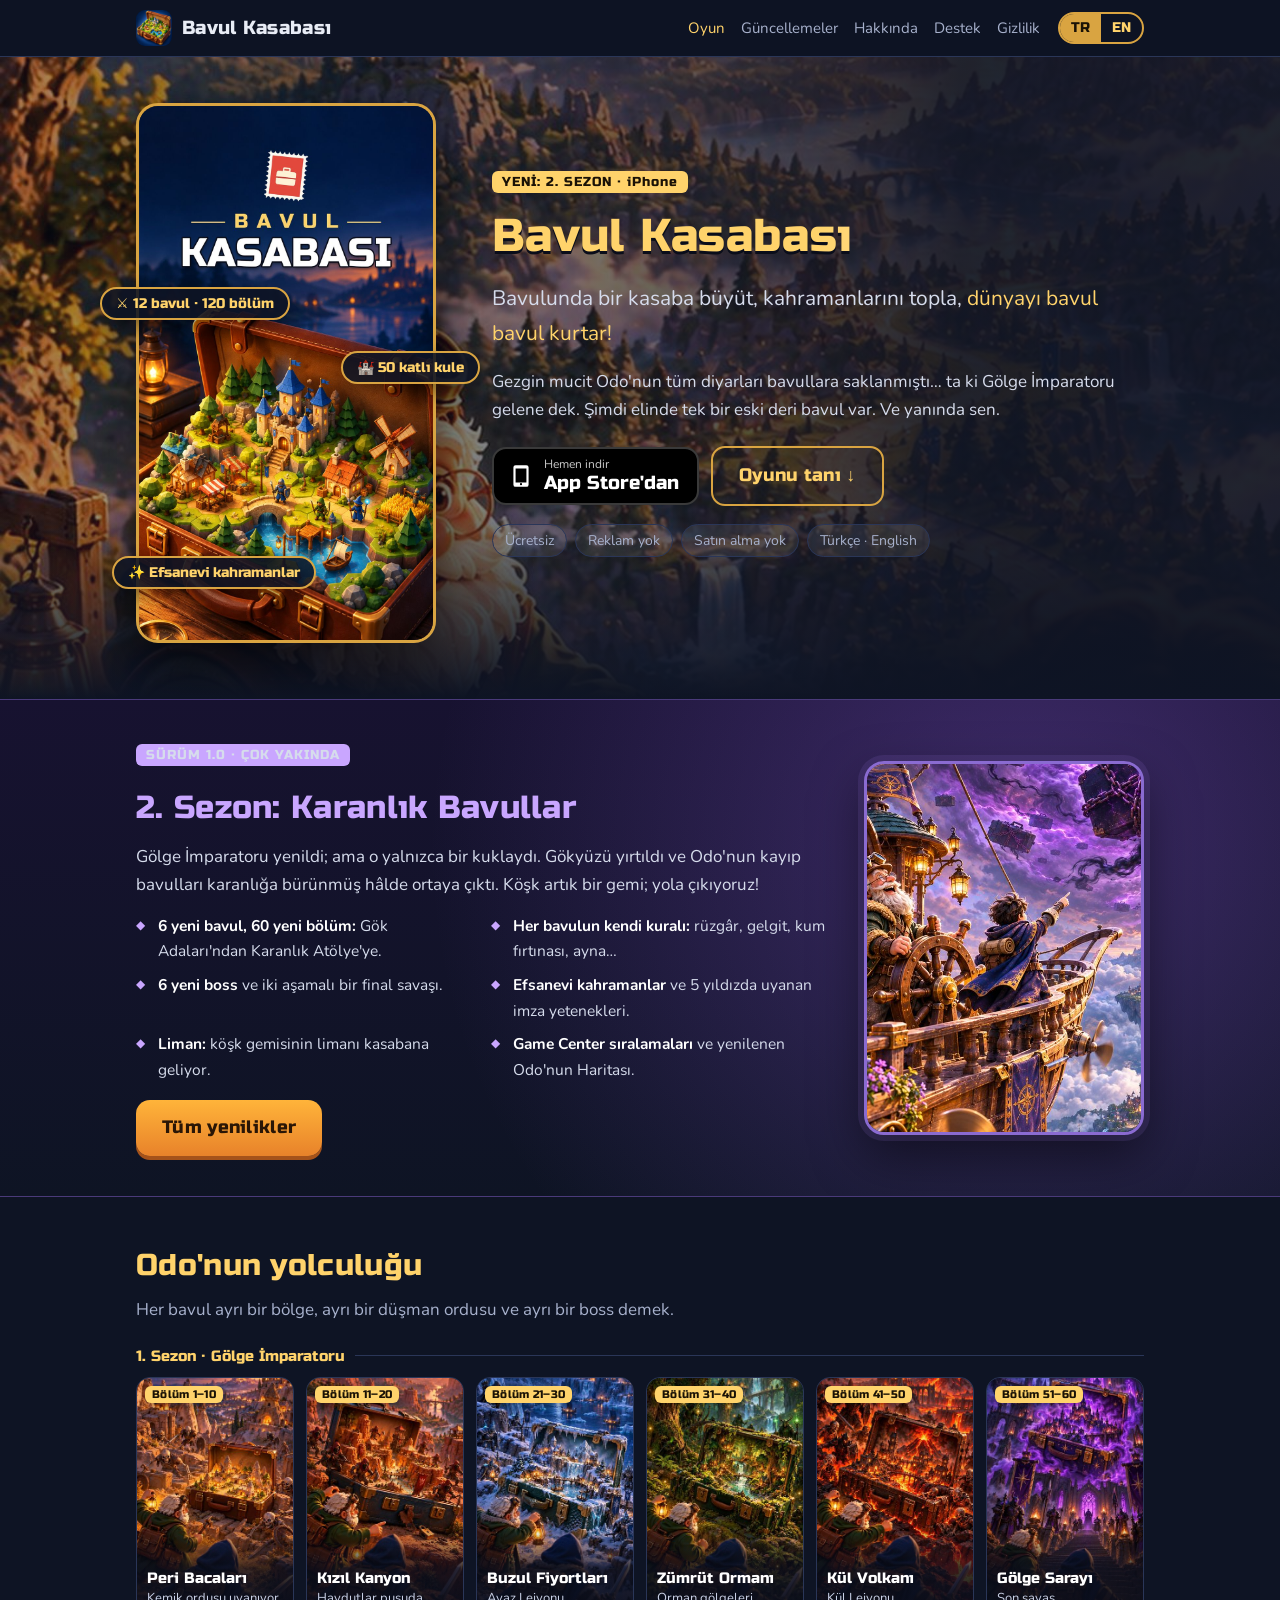
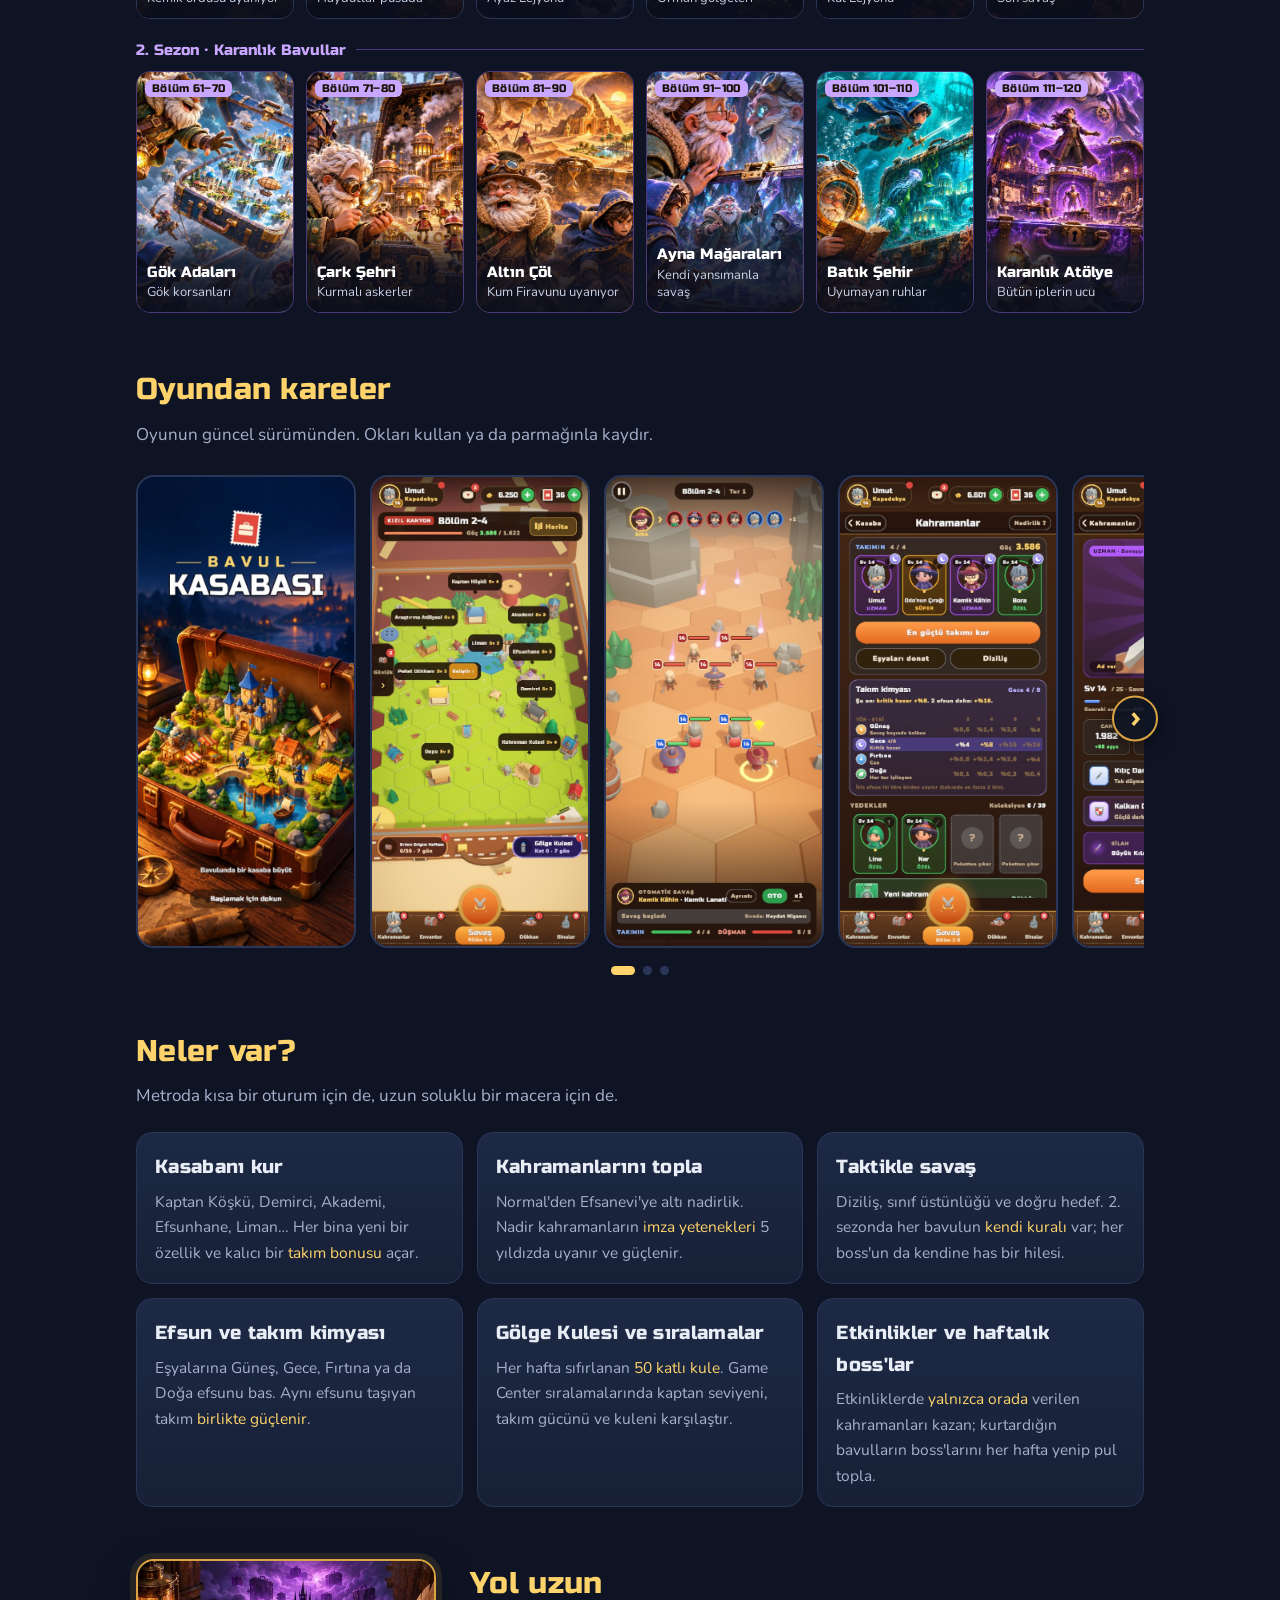
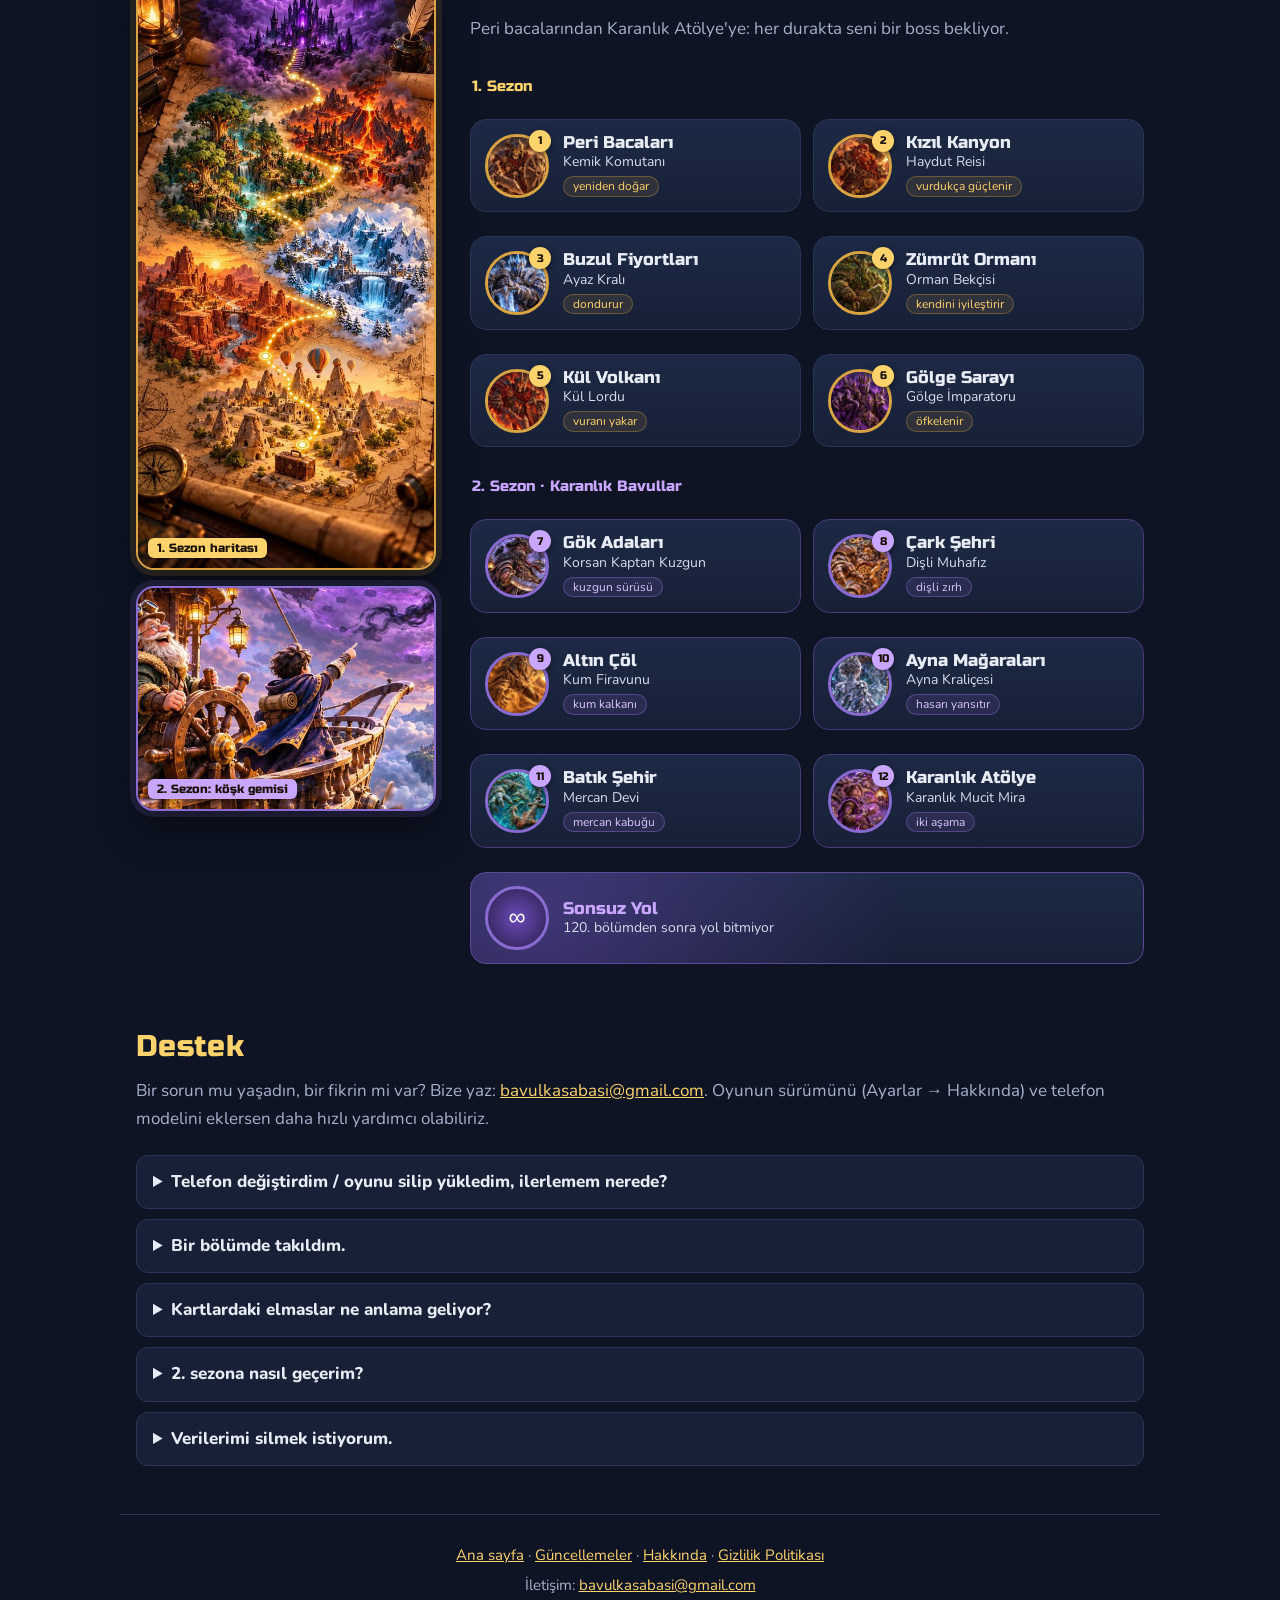
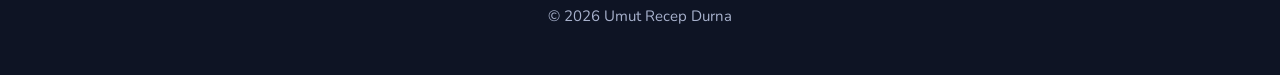
==== commit d34fe70b: "Site: arama motoru etiketleri, site haritası, yapısal veri; hikâye ve yol bölümleri yenilendi; İngil" ====
--- a/index.html
+++ b/index.html
@@ -3,11 +3,26 @@
 <head>
 <meta charset="utf-8">
 <meta name="viewport" content="width=device-width, initial-scale=1">
-<title>Bavul Kasabası · Bavulunda bir kasaba büyüt</title>
-<meta name="description" content="Bavul Kasabası: bavulunun içinde kasabanı kur, kahramanlarını topla, sıra tabanlı taktik savaşlarla Odo'nun bavullarını kurtar. Ücretsiz, reklamsız.">
-<meta property="og:title" content="Bavul Kasabası · Bavulunda bir kasaba büyüt">
-<meta property="og:description" content="Bavul Kasabası: bavulunun içinde kasabanı kur, kahramanlarını topla, sıra tabanlı taktik savaşlarla Odo'nun bavullarını kurtar. Ücretsiz, reklamsız.">
+<title>Bavul Kasabası · iPhone için taktik kasaba ve kahraman oyunu</title>
+<meta name="description" content="Bavul Kasabası: bavulunun içinde kasabanı kur, kahramanlarını topla, sıra tabanlı taktik savaşlarla Odo'nun 12 bavulunu kurtar. iPhone için ücretsiz, reklamsız, Türkçe.">
+<meta property="og:title" content="Bavul Kasabası · iPhone için taktik kasaba ve kahraman oyunu">
+<meta property="og:description" content="Bavul Kasabası: bavulunun içinde kasabanı kur, kahramanlarını topla, sıra tabanlı taktik savaşlarla Odo'nun 12 bavulunu kurtar. iPhone için ücretsiz, reklamsız, Türkçe.">
+<link rel="canonical" href="https://umutdurna.github.io/bavul-kasabasi-site/">
+<link rel="alternate" hreflang="tr" href="https://umutdurna.github.io/bavul-kasabasi-site/">
+<link rel="alternate" hreflang="en" href="https://umutdurna.github.io/bavul-kasabasi-site/en.html">
+<link rel="alternate" hreflang="x-default" href="https://umutdurna.github.io/bavul-kasabasi-site/en.html">
+<meta name="theme-color" content="#0e1424">
+<meta name="apple-itunes-app" content="app-id=6826223358">
+<meta property="og:type" content="website">
+<meta property="og:site_name" content="Bavul Kasabası">
+<meta property="og:locale" content="tr_TR">
+<meta property="og:url" content="https://umutdurna.github.io/bavul-kasabasi-site/">
 <meta property="og:image" content="https://umutdurna.github.io/bavul-kasabasi-site/img/hero.jpg">
+<meta name="twitter:card" content="summary_large_image">
+<meta name="twitter:title" content="Bavul Kasabası · iPhone için taktik kasaba ve kahraman oyunu">
+<meta name="twitter:description" content="Bavul Kasabası: bavulunun içinde kasabanı kur, kahramanlarını topla, sıra tabanlı taktik savaşlarla Odo'nun 12 bavulunu kurtar. iPhone için ücretsiz, reklamsız, Türkçe.">
+<meta name="twitter:image" content="https://umutdurna.github.io/bavul-kasabasi-site/img/hero.jpg">
+<script type="application/ld+json">{"@context": "https://schema.org", "@type": ["VideoGame", "MobileApplication"], "name": "Bavul Kasabası", "alternateName": "Suitcase Town", "description": "Bavul Kasabası: bavulunun içinde kasabanı kur, kahramanlarını topla, sıra tabanlı taktik savaşlarla Odo'nun 12 bavulunu kurtar. iPhone için ücretsiz, reklamsız, Türkçe.", "url": "https://umutdurna.github.io/bavul-kasabasi-site/", "image": "https://umutdurna.github.io/bavul-kasabasi-site/img/hero.jpg", "operatingSystem": "iOS", "applicationCategory": "GameApplication", "genre": ["Strateji", "Rol yapma"], "gamePlatform": "iPhone", "inLanguage": ["tr", "en"], "installUrl": "https://apps.apple.com/app/id6826223358", "sameAs": ["https://apps.apple.com/app/id6826223358"], "author": {"@type": "Person", "name": "Umut Recep Durna"}, "offers": {"@type": "Offer", "price": "0", "priceCurrency": "USD"}}</script>
 <link rel="icon" href="img/favicon.png">
 <link rel="preconnect" href="https://fonts.googleapis.com">
 <link rel="preconnect" href="https://fonts.gstatic.com" crossorigin>
@@ -71,21 +86,21 @@
   <p class="lead">Her bavul ayrı bir bölge, ayrı bir düşman ordusu ve ayrı bir boss demek.</p>
   <p class="season">1. Sezon · Gölge İmparatoru</p>
   <div class="story">
-    <figure><img loading="lazy" src="img/bolum_1.jpg" data-full="img/bolum_1_big.jpg" alt=""><figcaption><b>Peri Bacaları</b>Kemik ordusu uyanıyor</figcaption></figure>
-    <figure><img loading="lazy" src="img/bolum_2.jpg" data-full="img/bolum_2_big.jpg" alt=""><figcaption><b>Kızıl Kanyon</b>Haydutlar pusuda</figcaption></figure>
-    <figure><img loading="lazy" src="img/bolum_3.jpg" data-full="img/bolum_3_big.jpg" alt=""><figcaption><b>Buzul Fiyortları</b>Ayaz Lejyonu</figcaption></figure>
-    <figure><img loading="lazy" src="img/bolum_4.jpg" data-full="img/bolum_4_big.jpg" alt=""><figcaption><b>Zümrüt Ormanı</b>Orman gölgeleri</figcaption></figure>
-    <figure><img loading="lazy" src="img/bolum_5.jpg" data-full="img/bolum_5_big.jpg" alt=""><figcaption><b>Kül Volkanı</b>Kül Lejyonu</figcaption></figure>
-    <figure><img loading="lazy" src="img/bolum_6.jpg" data-full="img/bolum_6_big.jpg" alt=""><figcaption><b>Gölge Sarayı</b>Son savaş</figcaption></figure>
+    <figure><img loading="lazy" src="img/bolum_1.jpg" data-full="img/bolum_1_big.jpg" alt=""><span class="range">Bölüm 1–10</span><figcaption><b>Peri Bacaları</b>Kemik ordusu uyanıyor</figcaption></figure>
+    <figure><img loading="lazy" src="img/bolum_2.jpg" data-full="img/bolum_2_big.jpg" alt=""><span class="range">Bölüm 11–20</span><figcaption><b>Kızıl Kanyon</b>Haydutlar pusuda</figcaption></figure>
+    <figure><img loading="lazy" src="img/bolum_3.jpg" data-full="img/bolum_3_big.jpg" alt=""><span class="range">Bölüm 21–30</span><figcaption><b>Buzul Fiyortları</b>Ayaz Lejyonu</figcaption></figure>
+    <figure><img loading="lazy" src="img/bolum_4.jpg" data-full="img/bolum_4_big.jpg" alt=""><span class="range">Bölüm 31–40</span><figcaption><b>Zümrüt Ormanı</b>Orman gölgeleri</figcaption></figure>
+    <figure><img loading="lazy" src="img/bolum_5.jpg" data-full="img/bolum_5_big.jpg" alt=""><span class="range">Bölüm 41–50</span><figcaption><b>Kül Volkanı</b>Kül Lejyonu</figcaption></figure>
+    <figure><img loading="lazy" src="img/bolum_6.jpg" data-full="img/bolum_6_big.jpg" alt=""><span class="range">Bölüm 51–60</span><figcaption><b>Gölge Sarayı</b>Son savaş</figcaption></figure>
   </div>
   <p class="season s2">2. Sezon · Karanlık Bavullar</p>
   <div class="story s2">
-    <figure><img loading="lazy" src="img/bolum_7.jpg" data-full="img/bolum_7_big.jpg" alt=""><figcaption><b>Gök Adaları</b>Gök korsanları</figcaption></figure>
-    <figure><img loading="lazy" src="img/bolum_8.jpg" data-full="img/bolum_8_big.jpg" alt=""><figcaption><b>Çark Şehri</b>Kurmalı askerler</figcaption></figure>
-    <figure><img loading="lazy" src="img/bolum_9.jpg" data-full="img/bolum_9_big.jpg" alt=""><figcaption><b>Altın Çöl</b>Kum Firavunu uyanıyor</figcaption></figure>
-    <figure><img loading="lazy" src="img/bolum_10.jpg" data-full="img/bolum_10_big.jpg" alt=""><figcaption><b>Ayna Mağaraları</b>Kendi yansımanla savaş</figcaption></figure>
-    <figure><img loading="lazy" src="img/bolum_11.jpg" data-full="img/bolum_11_big.jpg" alt=""><figcaption><b>Batık Şehir</b>Uyumayan ruhlar</figcaption></figure>
-    <figure><img loading="lazy" src="img/bolum_12.jpg" data-full="img/bolum_12_big.jpg" alt=""><figcaption><b>Karanlık Atölye</b>Bütün iplerin ucu</figcaption></figure>
+    <figure><img loading="lazy" src="img/bolum_7.jpg" data-full="img/bolum_7_big.jpg" alt=""><span class="range">Bölüm 61–70</span><figcaption><b>Gök Adaları</b>Gök korsanları</figcaption></figure>
+    <figure><img loading="lazy" src="img/bolum_8.jpg" data-full="img/bolum_8_big.jpg" alt=""><span class="range">Bölüm 71–80</span><figcaption><b>Çark Şehri</b>Kurmalı askerler</figcaption></figure>
+    <figure><img loading="lazy" src="img/bolum_9.jpg" data-full="img/bolum_9_big.jpg" alt=""><span class="range">Bölüm 81–90</span><figcaption><b>Altın Çöl</b>Kum Firavunu uyanıyor</figcaption></figure>
+    <figure><img loading="lazy" src="img/bolum_10.jpg" data-full="img/bolum_10_big.jpg" alt=""><span class="range">Bölüm 91–100</span><figcaption><b>Ayna Mağaraları</b>Kendi yansımanla savaş</figcaption></figure>
+    <figure><img loading="lazy" src="img/bolum_11.jpg" data-full="img/bolum_11_big.jpg" alt=""><span class="range">Bölüm 101–110</span><figcaption><b>Batık Şehir</b>Uyumayan ruhlar</figcaption></figure>
+    <figure><img loading="lazy" src="img/bolum_12.jpg" data-full="img/bolum_12_big.jpg" alt=""><span class="range">Bölüm 111–120</span><figcaption><b>Karanlık Atölye</b>Bütün iplerin ucu</figcaption></figure>
   </div>
 </section>
 
@@ -119,25 +134,25 @@
 </section>
 
 <section class="journey reveal">
-  <div class="mapwrap"><img loading="lazy" src="img/harita.jpg" alt="Odo'nun haritası"></div>
+  <div class="maps"><figure class="mapwrap"><img loading="lazy" src="img/harita.jpg" alt="Odo'nun haritası"><figcaption>1. Sezon haritası</figcaption></figure><figure class="mapwrap s2"><img loading="lazy" src="img/harita_s2.jpg" alt="Köşk gemisi karanlık bavullara doğru"><figcaption>2. Sezon: köşk gemisi</figcaption></figure></div>
   <div>
     <h2>Yol uzun</h2>
     <p class="lead">Peri bacalarından Karanlık Atölye'ye: her durakta seni bir boss bekliyor.</p>
     <ol class="stops">
       <li class="head"><p class="season">1. Sezon</p></li>
-      <li><img loading="lazy" src="img/boss_1.jpg" alt=""><div><b>Peri Bacaları</b><span>Kemik Komutanı · yeniden doğar</span></div></li>
-      <li><img loading="lazy" src="img/boss_2.jpg" alt=""><div><b>Kızıl Kanyon</b><span>Haydut Reisi · vurdukça güçlenir</span></div></li>
-      <li><img loading="lazy" src="img/boss_3.jpg" alt=""><div><b>Buzul Fiyortları</b><span>Ayaz Kralı · dondurur</span></div></li>
-      <li><img loading="lazy" src="img/boss_4.jpg" alt=""><div><b>Zümrüt Ormanı</b><span>Orman Bekçisi · kendini iyileştirir</span></div></li>
-      <li><img loading="lazy" src="img/boss_5.jpg" alt=""><div><b>Kül Volkanı</b><span>Kül Lordu · vuranı yakar</span></div></li>
-      <li><img loading="lazy" src="img/boss_6.jpg" alt=""><div><b>Gölge Sarayı</b><span>Gölge İmparatoru · öfkelenir</span></div></li>
+      <li><img loading="lazy" src="img/boss_1.jpg" alt=""><div><b>Peri Bacaları</b><span>Kemik Komutanı</span><i>yeniden doğar</i></div></li>
+      <li><img loading="lazy" src="img/boss_2.jpg" alt=""><div><b>Kızıl Kanyon</b><span>Haydut Reisi</span><i>vurdukça güçlenir</i></div></li>
+      <li><img loading="lazy" src="img/boss_3.jpg" alt=""><div><b>Buzul Fiyortları</b><span>Ayaz Kralı</span><i>dondurur</i></div></li>
+      <li><img loading="lazy" src="img/boss_4.jpg" alt=""><div><b>Zümrüt Ormanı</b><span>Orman Bekçisi</span><i>kendini iyileştirir</i></div></li>
+      <li><img loading="lazy" src="img/boss_5.jpg" alt=""><div><b>Kül Volkanı</b><span>Kül Lordu</span><i>vuranı yakar</i></div></li>
+      <li><img loading="lazy" src="img/boss_6.jpg" alt=""><div><b>Gölge Sarayı</b><span>Gölge İmparatoru</span><i>öfkelenir</i></div></li>
       <li class="head"><p class="season s2">2. Sezon · Karanlık Bavullar</p></li>
-      <li class="s2"><img loading="lazy" src="img/boss_7.jpg" alt=""><div><b>Gök Adaları</b><span>Korsan Kaptan Kuzgun · kuzgun sürüsü</span></div></li>
-      <li class="s2"><img loading="lazy" src="img/boss_8.jpg" alt=""><div><b>Çark Şehri</b><span>Dişli Muhafız · dişli zırh</span></div></li>
-      <li class="s2"><img loading="lazy" src="img/boss_9.jpg" alt=""><div><b>Altın Çöl</b><span>Kum Firavunu · kum kalkanı</span></div></li>
-      <li class="s2"><img loading="lazy" src="img/boss_10.jpg" alt=""><div><b>Ayna Mağaraları</b><span>Ayna Kraliçesi · hasarı yansıtır</span></div></li>
-      <li class="s2"><img loading="lazy" src="img/boss_11.jpg" alt=""><div><b>Batık Şehir</b><span>Mercan Devi · mercan kabuğu</span></div></li>
-      <li class="s2"><img loading="lazy" src="img/boss_12.jpg" alt=""><div><b>Karanlık Atölye</b><span>Karanlık Mucit Mira · iki aşama</span></div></li>
+      <li class="s2"><img loading="lazy" src="img/boss_7.jpg" alt=""><div><b>Gök Adaları</b><span>Korsan Kaptan Kuzgun</span><i>kuzgun sürüsü</i></div></li>
+      <li class="s2"><img loading="lazy" src="img/boss_8.jpg" alt=""><div><b>Çark Şehri</b><span>Dişli Muhafız</span><i>dişli zırh</i></div></li>
+      <li class="s2"><img loading="lazy" src="img/boss_9.jpg" alt=""><div><b>Altın Çöl</b><span>Kum Firavunu</span><i>kum kalkanı</i></div></li>
+      <li class="s2"><img loading="lazy" src="img/boss_10.jpg" alt=""><div><b>Ayna Mağaraları</b><span>Ayna Kraliçesi</span><i>hasarı yansıtır</i></div></li>
+      <li class="s2"><img loading="lazy" src="img/boss_11.jpg" alt=""><div><b>Batık Şehir</b><span>Mercan Devi</span><i>mercan kabuğu</i></div></li>
+      <li class="s2"><img loading="lazy" src="img/boss_12.jpg" alt=""><div><b>Karanlık Atölye</b><span>Karanlık Mucit Mira</span><i>iki aşama</i></div></li>
       <li class="next"><div class="fog">∞</div><div><b>Sonsuz Yol</b><span>120. bölümden sonra yol bitmiyor</span></div></li>
     </ol>
   </div>
--- a/style.css
+++ b/style.css
@@ -329,3 +329,51 @@
   .s2band .art { max-width: 280px; margin: 0 auto; order: -1; }
   .s2list { grid-template-columns: 1fr; }
 }
+
+/* 1.0 cila: hikâye kartları — yazı görselin üstünde, eşit boy, bölüm rozeti */
+.story figure { position: relative; aspect-ratio: 3 / 4.6; display: flex; }
+.story figure img { position: absolute; inset: 0; width: 100%; height: 100%; aspect-ratio: auto; object-position: center 35%; }
+.story figure figcaption { position: absolute; left: 0; right: 0; bottom: 0; padding: 40px 10px 10px; min-height: 0;
+  background: linear-gradient(0deg, rgba(10,14,28,.96) 0%, rgba(10,14,28,.8) 55%, rgba(10,14,28,0) 100%); color: #c9d1e6; font-size: 13px; line-height: 1.35; }
+.story figure figcaption b { font-size: 14.5px; margin-bottom: 2px; color: #fff; }
+.story .range { position: absolute; left: 8px; top: 8px; z-index: 1; font: 11px "Russo One", sans-serif; letter-spacing: .3px; color: #1a1206;
+  background: var(--gold); border-radius: 6px; padding: 2px 7px; box-shadow: 0 2px 8px rgba(0,0,0,.4); }
+.story.s2 .range { background: var(--purple); }
+.story figure { transition: transform .25s, border-color .25s, box-shadow .25s; }
+.story figure:hover { transform: translateY(-4px); border-color: var(--gold2); box-shadow: 0 14px 30px rgba(0,0,0,.45); }
+.story.s2 figure:hover { border-color: #8a6bd1; }
+
+/* yol: iki harita yan sütunda, kaydırırken yerinde durur */
+.maps { position: sticky; top: 84px; display: grid; gap: 16px; }
+.mapwrap { margin: 0; }
+.mapwrap img { width: 100%; display: block; }
+.mapwrap figcaption { position: absolute; left: 10px; bottom: 10px; font: 12px "Russo One", sans-serif; color: #1a1206; background: var(--gold);
+  border-radius: 6px; padding: 3px 9px; box-shadow: 0 2px 10px rgba(0,0,0,.45); }
+.mapwrap.s2 { border-color: #8a6bd1; box-shadow: 0 0 0 6px rgba(138,107,209,.14), 0 20px 40px rgba(0,0,0,.45); aspect-ratio: 4 / 3; }
+.mapwrap.s2 img { height: 100%; object-fit: cover; object-position: center 40%; }
+.mapwrap.s2 figcaption { background: var(--purple); }
+
+/* duraklar: eşit boy, bölge / boss / yetenek ayrı satırlar, sıra numarası avatarın üstünde */
+.stops { counter-reset: stop; align-items: stretch; }
+.stops li { align-items: center; min-height: 92px; }
+.stops li::after { content: none; }
+.stops li:not(.head):not(.next) { counter-increment: stop; }
+.stops li:not(.head):not(.next)::before { content: counter(stop); position: absolute; left: 58px; top: 10px; width: 22px; height: 22px; border-radius: 50%;
+  display: grid; place-items: center; font: 11px "Russo One", sans-serif; color: #1a1206; background: var(--gold); box-shadow: 0 2px 6px rgba(0,0,0,.5); }
+.stops li.s2::before { background: var(--purple) !important; }
+.stops li > div { min-width: 0; }
+.stops span { display: block; color: #d6dcec; font-size: 14px; line-height: 1.3; }
+.stops i { display: inline-block; margin-top: 5px; font-style: normal; font-size: 12px; line-height: 1.2; color: var(--gold); background: rgba(217,164,65,.12);
+  border: 1px solid rgba(217,164,65,.35); border-radius: 999px; padding: 2px 9px; }
+.stops li.s2 i { color: #d9c4ff; background: rgba(138,107,209,.15); border-color: rgba(138,107,209,.45); }
+.stops b { line-height: 1.25; }
+
+@media (max-width: 820px) {
+  .maps { position: static; grid-template-columns: 1fr 1fr; max-width: 560px; margin: 0 auto; }
+  .mapwrap { max-width: none; }
+  .mapwrap.s2 { aspect-ratio: auto; }
+}
+@media (max-width: 480px) {
+  .story figure figcaption { font-size: 12px; padding: 34px 8px 8px; }
+}
+.stops li.head { min-height: 0; padding: 6px 2px 0; }
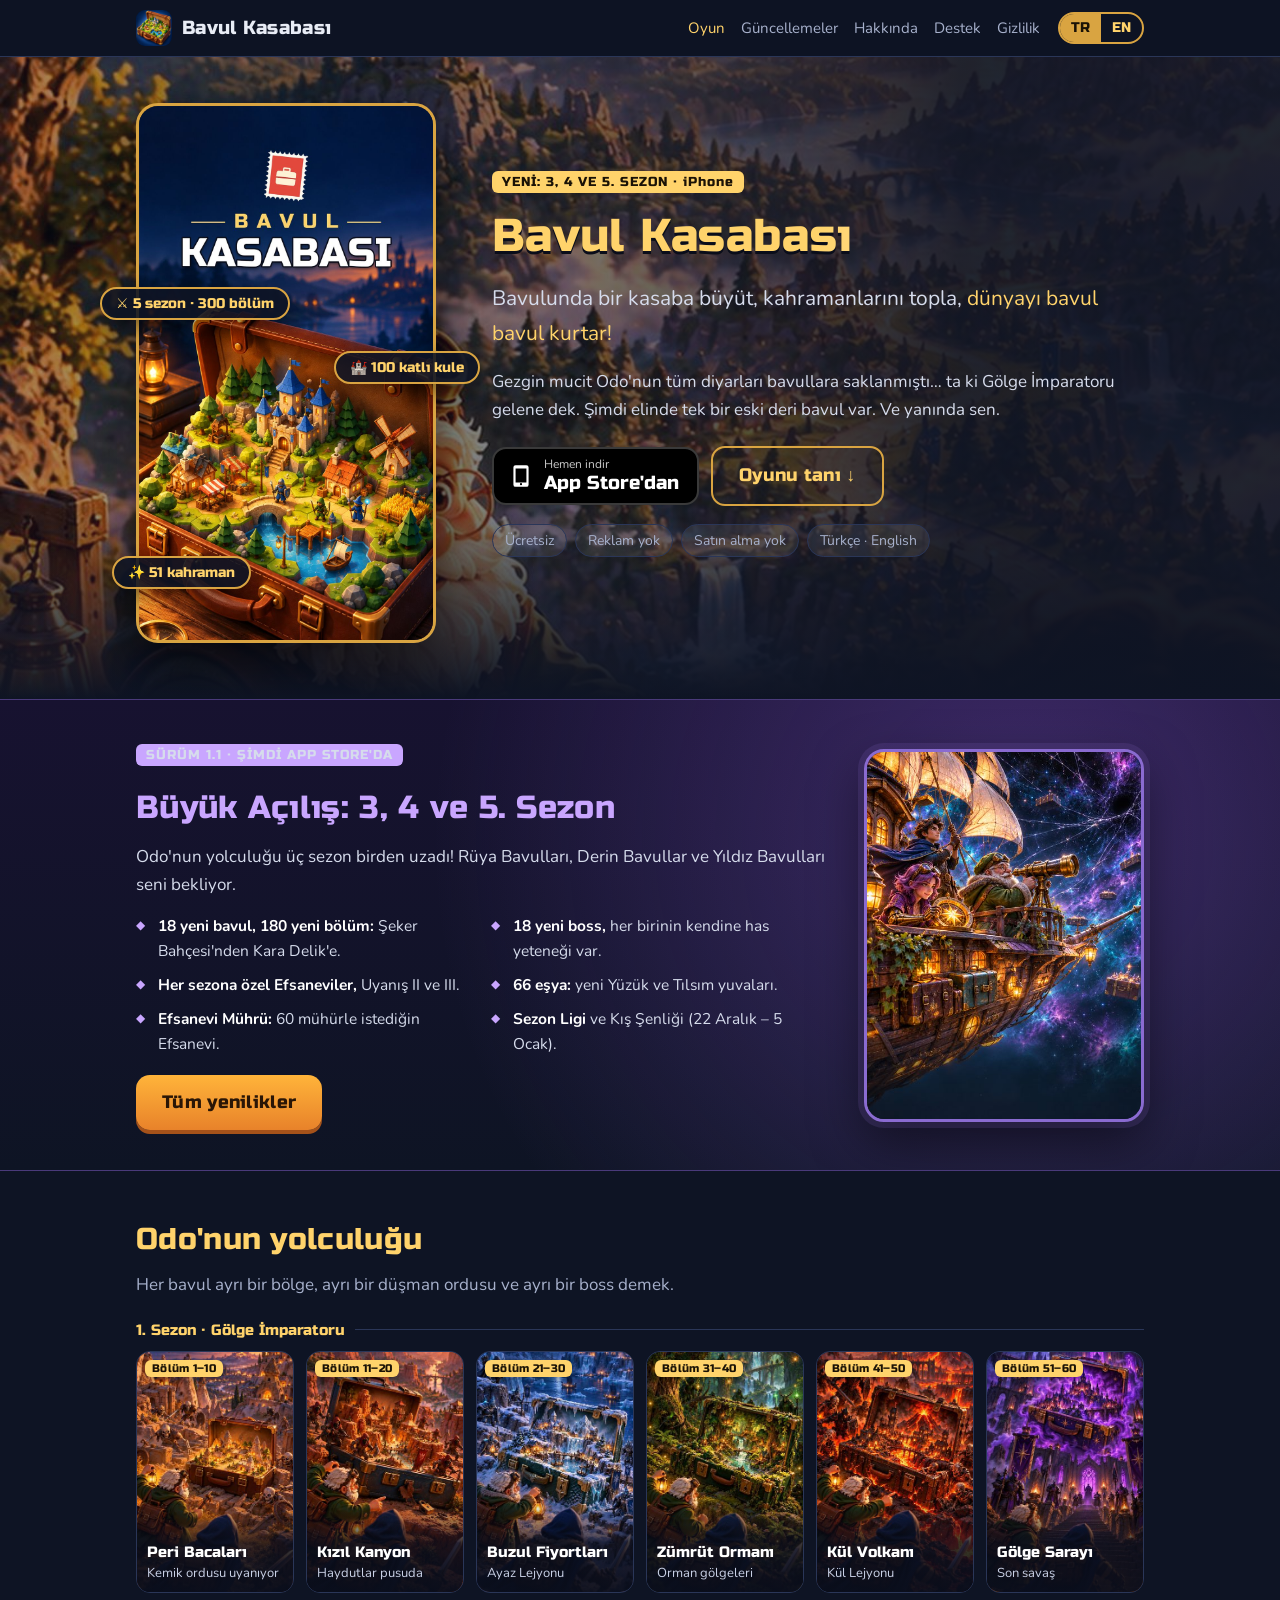
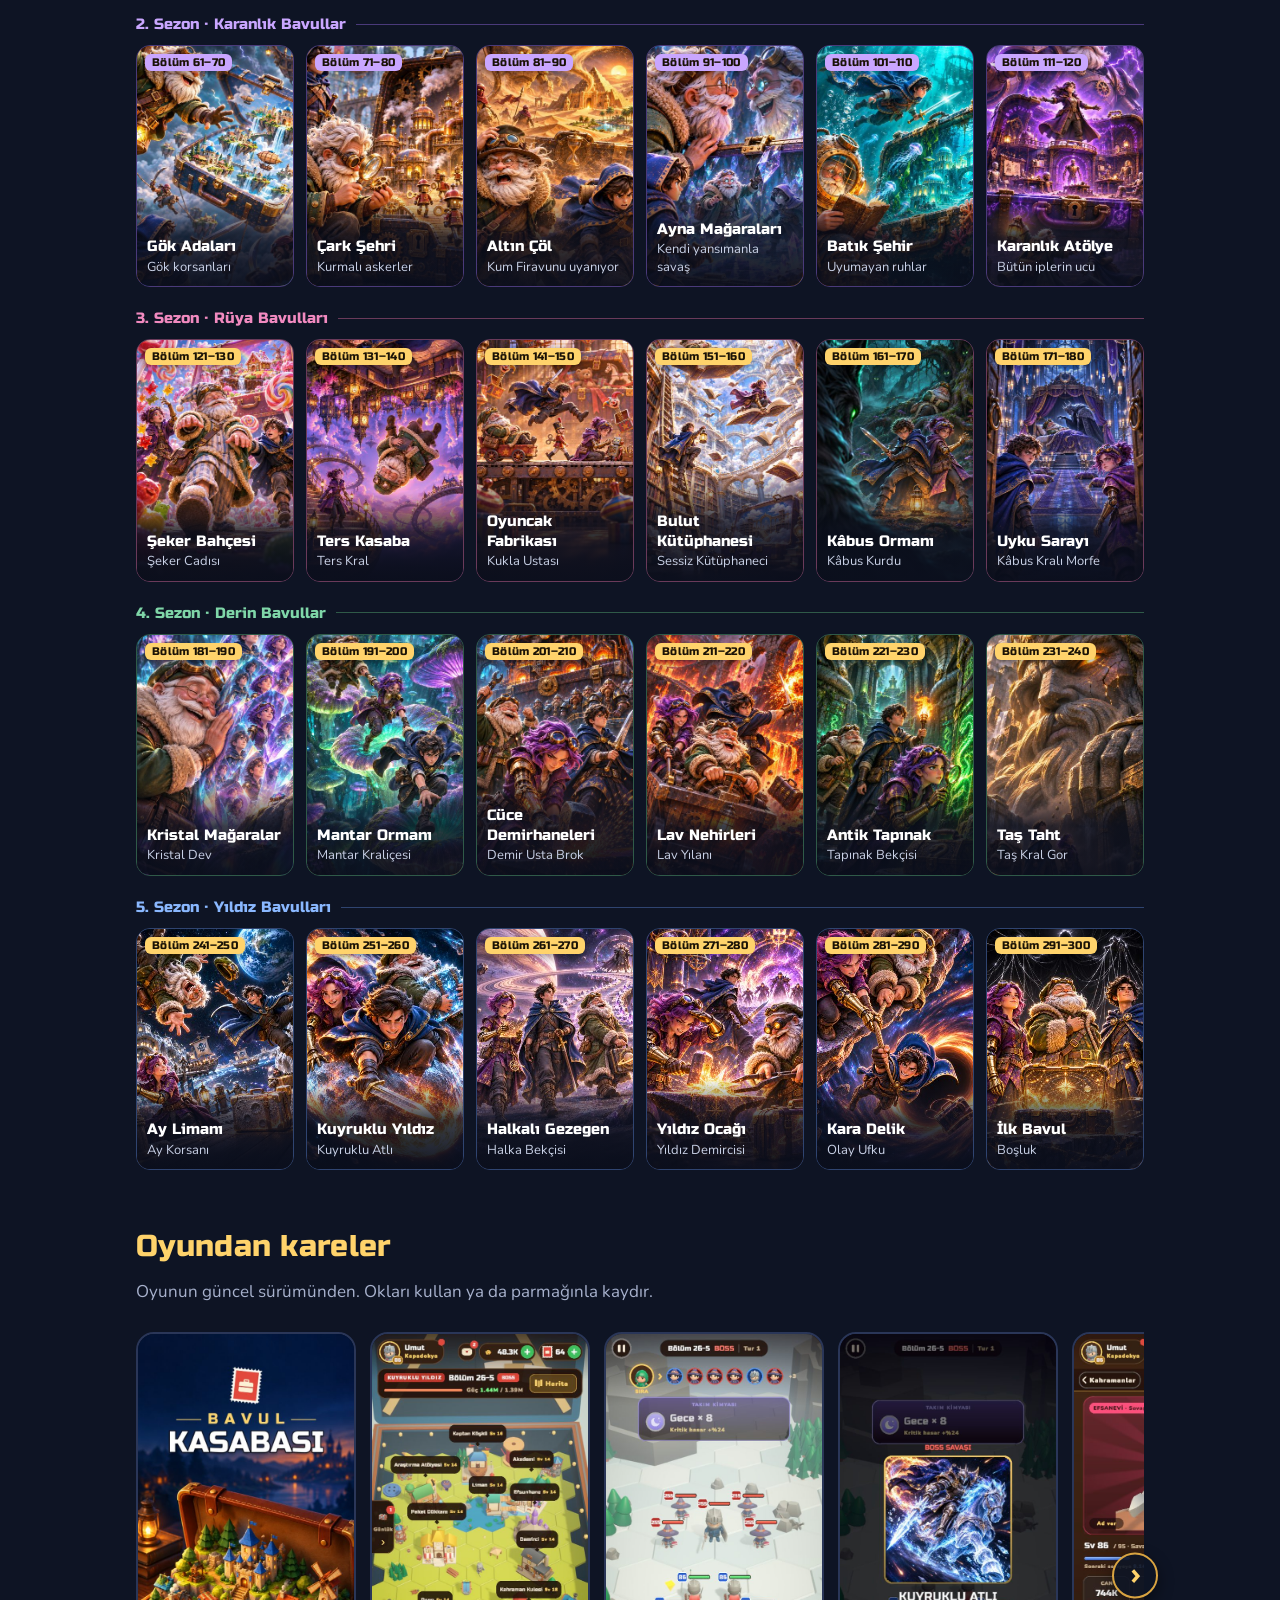
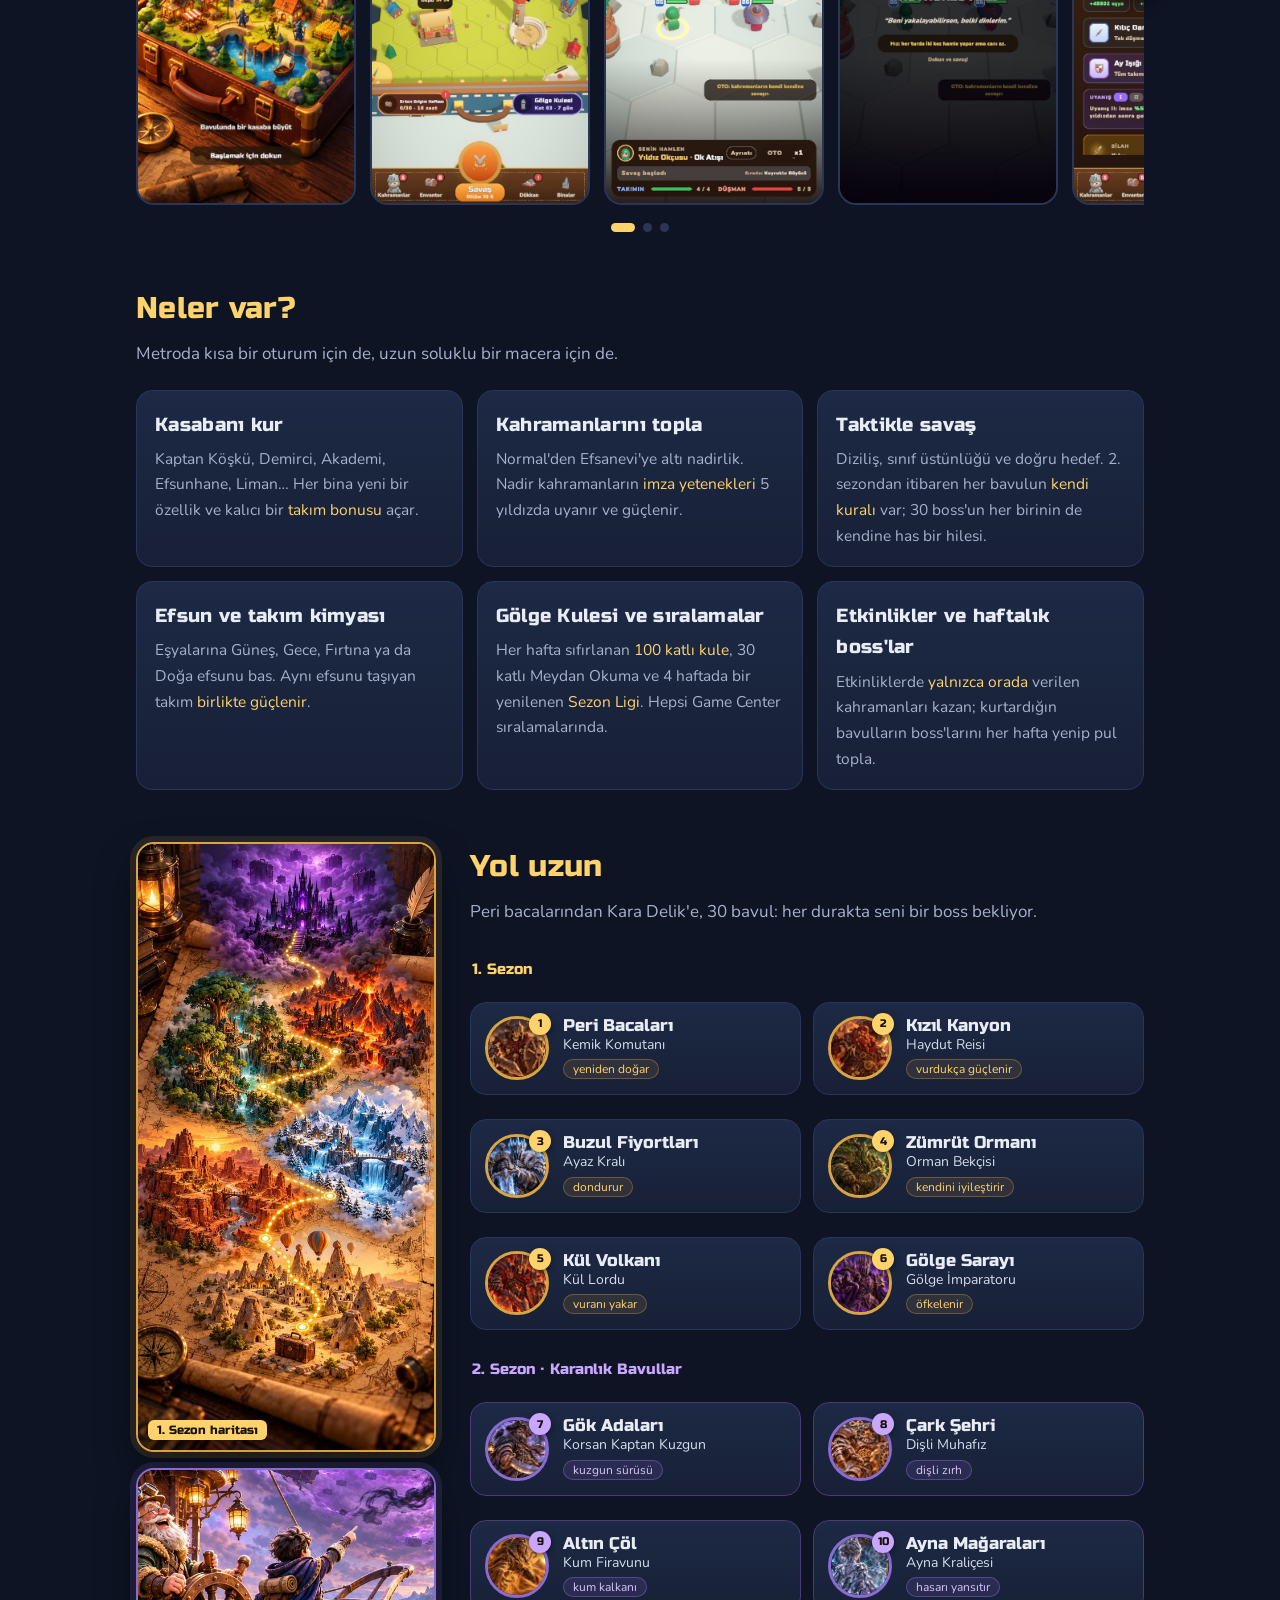
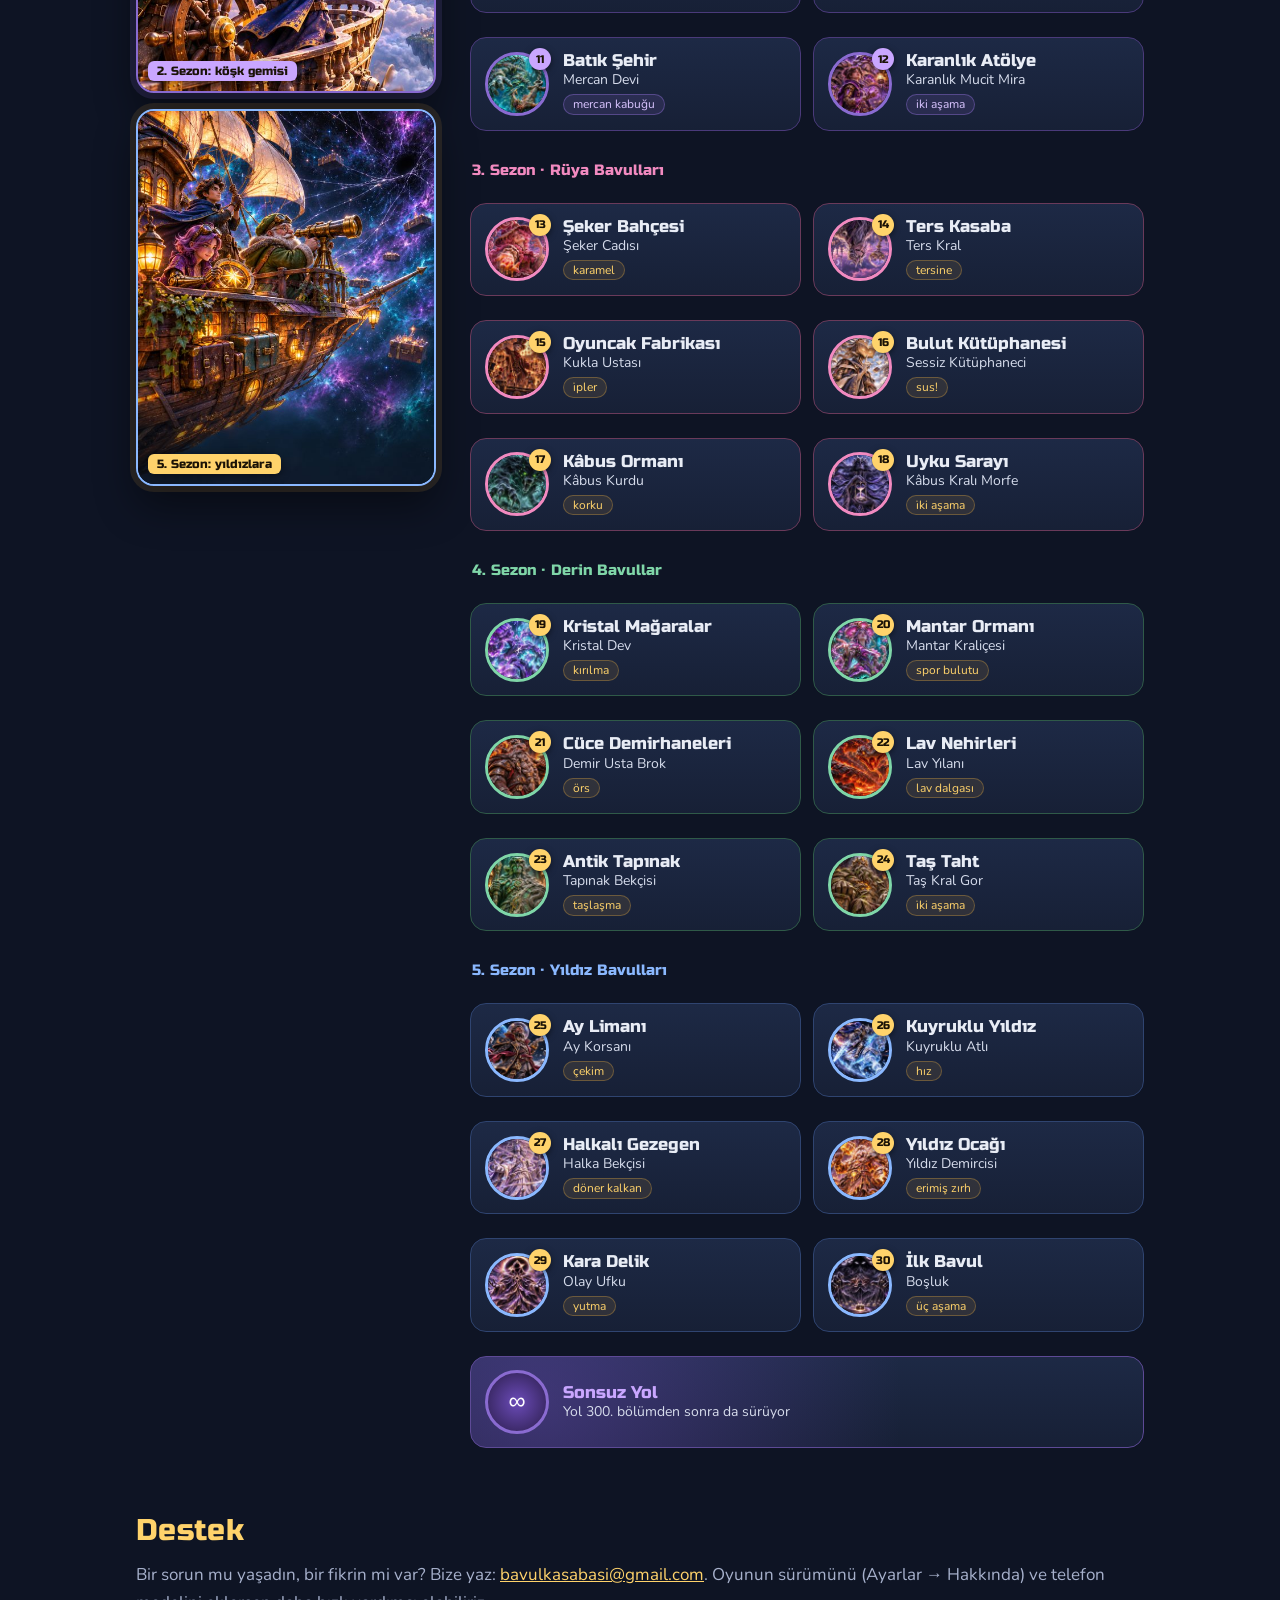
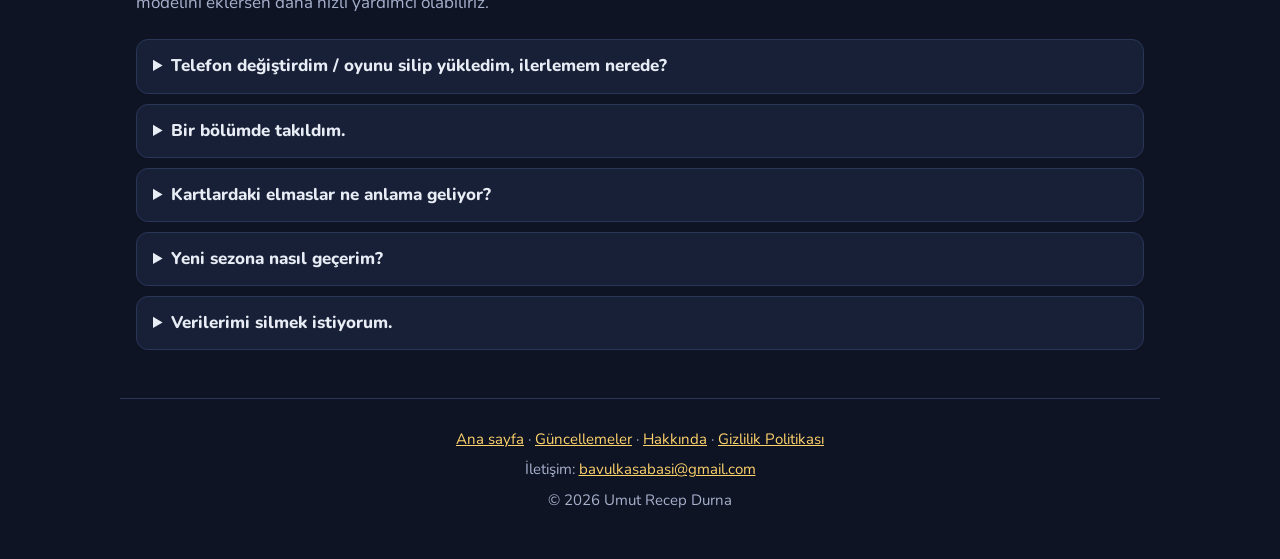
==== commit 5937e1ee: "Büyük Açılış: 3-5. sezon (bölümler, bosslar, haritalar), yeni ekran görüntüleri, 1.1 güncelleme notl" ====
--- a/index.html
+++ b/index.html
@@ -4,9 +4,9 @@
 <meta charset="utf-8">
 <meta name="viewport" content="width=device-width, initial-scale=1">
 <title>Bavul Kasabası · iPhone için taktik kasaba ve kahraman oyunu</title>
-<meta name="description" content="Bavul Kasabası: bavulunun içinde kasabanı kur, kahramanlarını topla, sıra tabanlı taktik savaşlarla Odo'nun 12 bavulunu kurtar. iPhone için ücretsiz, reklamsız, Türkçe.">
+<meta name="description" content="Bavul Kasabası: bavulunun içinde kasabanı kur, kahramanlarını topla, sıra tabanlı taktik savaşlarla Odo'nun 30 bavulunu kurtar. iPhone için ücretsiz, reklamsız, Türkçe.">
 <meta property="og:title" content="Bavul Kasabası · iPhone için taktik kasaba ve kahraman oyunu">
-<meta property="og:description" content="Bavul Kasabası: bavulunun içinde kasabanı kur, kahramanlarını topla, sıra tabanlı taktik savaşlarla Odo'nun 12 bavulunu kurtar. iPhone için ücretsiz, reklamsız, Türkçe.">
+<meta property="og:description" content="Bavul Kasabası: bavulunun içinde kasabanı kur, kahramanlarını topla, sıra tabanlı taktik savaşlarla Odo'nun 30 bavulunu kurtar. iPhone için ücretsiz, reklamsız, Türkçe.">
 <link rel="canonical" href="https://umutdurna.github.io/bavul-kasabasi-site/">
 <link rel="alternate" hreflang="tr" href="https://umutdurna.github.io/bavul-kasabasi-site/">
 <link rel="alternate" hreflang="en" href="https://umutdurna.github.io/bavul-kasabasi-site/en.html">
@@ -20,9 +20,9 @@
 <meta property="og:image" content="https://umutdurna.github.io/bavul-kasabasi-site/img/hero.jpg">
 <meta name="twitter:card" content="summary_large_image">
 <meta name="twitter:title" content="Bavul Kasabası · iPhone için taktik kasaba ve kahraman oyunu">
-<meta name="twitter:description" content="Bavul Kasabası: bavulunun içinde kasabanı kur, kahramanlarını topla, sıra tabanlı taktik savaşlarla Odo'nun 12 bavulunu kurtar. iPhone için ücretsiz, reklamsız, Türkçe.">
+<meta name="twitter:description" content="Bavul Kasabası: bavulunun içinde kasabanı kur, kahramanlarını topla, sıra tabanlı taktik savaşlarla Odo'nun 30 bavulunu kurtar. iPhone için ücretsiz, reklamsız, Türkçe.">
 <meta name="twitter:image" content="https://umutdurna.github.io/bavul-kasabasi-site/img/hero.jpg">
-<script type="application/ld+json">{"@context": "https://schema.org", "@type": ["VideoGame", "MobileApplication"], "name": "Bavul Kasabası", "alternateName": "Suitcase Town", "description": "Bavul Kasabası: bavulunun içinde kasabanı kur, kahramanlarını topla, sıra tabanlı taktik savaşlarla Odo'nun 12 bavulunu kurtar. iPhone için ücretsiz, reklamsız, Türkçe.", "url": "https://umutdurna.github.io/bavul-kasabasi-site/", "image": "https://umutdurna.github.io/bavul-kasabasi-site/img/hero.jpg", "operatingSystem": "iOS", "applicationCategory": "GameApplication", "genre": ["Strateji", "Rol yapma"], "gamePlatform": "iPhone", "inLanguage": ["tr", "en"], "installUrl": "https://apps.apple.com/app/id6826223358", "sameAs": ["https://apps.apple.com/app/id6826223358"], "author": {"@type": "Person", "name": "Umut Recep Durna"}, "offers": {"@type": "Offer", "price": "0", "priceCurrency": "USD"}}</script>
+<script type="application/ld+json">{"@context": "https://schema.org", "@type": ["VideoGame", "MobileApplication"], "name": "Bavul Kasabası", "alternateName": "Suitcase Town", "description": "Bavul Kasabası: bavulunun içinde kasabanı kur, kahramanlarını topla, sıra tabanlı taktik savaşlarla Odo'nun 30 bavulunu kurtar. iPhone için ücretsiz, reklamsız, Türkçe.", "url": "https://umutdurna.github.io/bavul-kasabasi-site/", "image": "https://umutdurna.github.io/bavul-kasabasi-site/img/hero.jpg", "operatingSystem": "iOS", "applicationCategory": "GameApplication", "genre": ["Strateji", "Rol yapma"], "gamePlatform": "iPhone", "inLanguage": ["tr", "en"], "installUrl": "https://apps.apple.com/app/id6826223358", "sameAs": ["https://apps.apple.com/app/id6826223358"], "author": {"@type": "Person", "name": "Umut Recep Durna"}, "offers": {"@type": "Offer", "price": "0", "priceCurrency": "USD"}}</script>
 <link rel="icon" href="img/favicon.png">
 <link rel="preconnect" href="https://fonts.googleapis.com">
 <link rel="preconnect" href="https://fonts.gstatic.com" crossorigin>
@@ -42,12 +42,12 @@
   <div class="in">
     <div class="stage">
       <div class="art float"><img src="img/hero.jpg" alt="Bavul Kasabası kapak görseli: eski bir deri bavulun içinde minik bir kasaba"></div>
-      <span class="chip c1">⚔ 12 bavul · 120 bölüm</span>
-      <span class="chip c2">🏰 50 katlı kule</span>
-      <span class="chip c3">✨ Efsanevi kahramanlar</span>
+      <span class="chip c1">⚔ 5 sezon · 300 bölüm</span>
+      <span class="chip c2">🏰 100 katlı kule</span>
+      <span class="chip c3">✨ 51 kahraman</span>
     </div>
     <div>
-      <p class="kicker">YENİ: 2. SEZON · iPhone</p>
+      <p class="kicker">YENİ: 3, 4 VE 5. SEZON · iPhone</p>
       <h1 class="shine">Bavul Kasabası</h1>
       <p class="tag">Bavulunda bir kasaba büyüt, kahramanlarını topla, <span>dünyayı bavul bavul kurtar!</span></p>
       <p>Gezgin mucit Odo'nun tüm diyarları bavullara saklanmıştı… ta ki Gölge İmparatoru gelene dek. Şimdi elinde tek bir eski deri bavul var. Ve yanında sen.</p>
@@ -65,20 +65,20 @@
 
 <div class="s2band reveal"><div class="in">
   <div>
-    <p class="kicker s2">SÜRÜM 1.0 · ÇOK YAKINDA</p>
-    <h2>2. Sezon: Karanlık Bavullar</h2>
-    <p>Gölge İmparatoru yenildi; ama o yalnızca bir kuklaydı. Gökyüzü yırtıldı ve Odo'nun kayıp bavulları karanlığa bürünmüş hâlde ortaya çıktı. Köşk artık bir gemi; yola çıkıyoruz!</p>
+    <p class="kicker s2">SÜRÜM 1.1 · ŞİMDİ APP STORE'DA</p>
+    <h2>Büyük Açılış: 3, 4 ve 5. Sezon</h2>
+    <p>Odo'nun yolculuğu üç sezon birden uzadı! Rüya Bavulları, Derin Bavullar ve Yıldız Bavulları seni bekliyor.</p>
     <ul class="s2list">
-      <li><b>6 yeni bavul, 60 yeni bölüm:</b> Gök Adaları'ndan Karanlık Atölye'ye.</li>
-      <li><b>Her bavulun kendi kuralı:</b> rüzgâr, gelgit, kum fırtınası, ayna…</li>
-      <li><b>6 yeni boss</b> ve iki aşamalı bir final savaşı.</li>
-      <li><b>Efsanevi kahramanlar</b> ve 5 yıldızda uyanan imza yetenekleri.</li>
-      <li><b>Liman:</b> köşk gemisinin limanı kasabana geliyor.</li>
-      <li><b>Game Center sıralamaları</b> ve yenilenen Odo'nun Haritası.</li>
+      <li><b>18 yeni bavul, 180 yeni bölüm:</b> Şeker Bahçesi'nden Kara Delik'e.</li>
+      <li><b>18 yeni boss,</b> her birinin kendine has yeteneği var.</li>
+      <li><b>Her sezona özel Efsaneviler,</b> Uyanış II ve III.</li>
+      <li><b>66 eşya:</b> yeni Yüzük ve Tılsım yuvaları.</li>
+      <li><b>Efsanevi Mührü:</b> 60 mühürle istediğin Efsanevi.</li>
+      <li><b>Sezon Ligi</b> ve Kış Şenliği (22 Aralık – 5 Ocak).</li>
     </ul>
     <a class="btn" href="guncellemeler.html">Tüm yenilikler</a>
   </div>
-  <div class="art"><img loading="lazy" src="img/harita_s2.jpg" alt="Köşk gemisi karanlık bavullara doğru yola çıkıyor"></div>
+  <div class="art"><img loading="lazy" src="img/harita_s5.jpg" alt="Köşk gemisi Yıldız Bavulları'na doğru"></div>
 </div></div>
 
 <section id="oyun" class="reveal">
@@ -102,21 +102,49 @@
     <figure><img loading="lazy" src="img/bolum_11.jpg" data-full="img/bolum_11_big.jpg" alt=""><span class="range">Bölüm 101–110</span><figcaption><b>Batık Şehir</b>Uyumayan ruhlar</figcaption></figure>
     <figure><img loading="lazy" src="img/bolum_12.jpg" data-full="img/bolum_12_big.jpg" alt=""><span class="range">Bölüm 111–120</span><figcaption><b>Karanlık Atölye</b>Bütün iplerin ucu</figcaption></figure>
   </div>
+  <p class="season s3">3. Sezon · Rüya Bavulları</p>
+  <div class="story s3">
+    <figure><img loading="lazy" src="img/bolum_13.jpg" data-full="img/bolum_13_big.jpg" alt=""><span class="range">Bölüm 121–130</span><figcaption><b>Şeker Bahçesi</b>Şeker Cadısı</figcaption></figure>
+    <figure><img loading="lazy" src="img/bolum_14.jpg" data-full="img/bolum_14_big.jpg" alt=""><span class="range">Bölüm 131–140</span><figcaption><b>Ters Kasaba</b>Ters Kral</figcaption></figure>
+    <figure><img loading="lazy" src="img/bolum_15.jpg" data-full="img/bolum_15_big.jpg" alt=""><span class="range">Bölüm 141–150</span><figcaption><b>Oyuncak Fabrikası</b>Kukla Ustası</figcaption></figure>
+    <figure><img loading="lazy" src="img/bolum_16.jpg" data-full="img/bolum_16_big.jpg" alt=""><span class="range">Bölüm 151–160</span><figcaption><b>Bulut Kütüphanesi</b>Sessiz Kütüphaneci</figcaption></figure>
+    <figure><img loading="lazy" src="img/bolum_17.jpg" data-full="img/bolum_17_big.jpg" alt=""><span class="range">Bölüm 161–170</span><figcaption><b>Kâbus Ormanı</b>Kâbus Kurdu</figcaption></figure>
+    <figure><img loading="lazy" src="img/bolum_18.jpg" data-full="img/bolum_18_big.jpg" alt=""><span class="range">Bölüm 171–180</span><figcaption><b>Uyku Sarayı</b>Kâbus Kralı Morfe</figcaption></figure>
+  </div>
+  <p class="season s4">4. Sezon · Derin Bavullar</p>
+  <div class="story s4">
+    <figure><img loading="lazy" src="img/bolum_19.jpg" data-full="img/bolum_19_big.jpg" alt=""><span class="range">Bölüm 181–190</span><figcaption><b>Kristal Mağaralar</b>Kristal Dev</figcaption></figure>
+    <figure><img loading="lazy" src="img/bolum_20.jpg" data-full="img/bolum_20_big.jpg" alt=""><span class="range">Bölüm 191–200</span><figcaption><b>Mantar Ormanı</b>Mantar Kraliçesi</figcaption></figure>
+    <figure><img loading="lazy" src="img/bolum_21.jpg" data-full="img/bolum_21_big.jpg" alt=""><span class="range">Bölüm 201–210</span><figcaption><b>Cüce Demirhaneleri</b>Demir Usta Brok</figcaption></figure>
+    <figure><img loading="lazy" src="img/bolum_22.jpg" data-full="img/bolum_22_big.jpg" alt=""><span class="range">Bölüm 211–220</span><figcaption><b>Lav Nehirleri</b>Lav Yılanı</figcaption></figure>
+    <figure><img loading="lazy" src="img/bolum_23.jpg" data-full="img/bolum_23_big.jpg" alt=""><span class="range">Bölüm 221–230</span><figcaption><b>Antik Tapınak</b>Tapınak Bekçisi</figcaption></figure>
+    <figure><img loading="lazy" src="img/bolum_24.jpg" data-full="img/bolum_24_big.jpg" alt=""><span class="range">Bölüm 231–240</span><figcaption><b>Taş Taht</b>Taş Kral Gor</figcaption></figure>
+  </div>
+  <p class="season s5">5. Sezon · Yıldız Bavulları</p>
+  <div class="story s5">
+    <figure><img loading="lazy" src="img/bolum_25.jpg" data-full="img/bolum_25_big.jpg" alt=""><span class="range">Bölüm 241–250</span><figcaption><b>Ay Limanı</b>Ay Korsanı</figcaption></figure>
+    <figure><img loading="lazy" src="img/bolum_26.jpg" data-full="img/bolum_26_big.jpg" alt=""><span class="range">Bölüm 251–260</span><figcaption><b>Kuyruklu Yıldız</b>Kuyruklu Atlı</figcaption></figure>
+    <figure><img loading="lazy" src="img/bolum_27.jpg" data-full="img/bolum_27_big.jpg" alt=""><span class="range">Bölüm 261–270</span><figcaption><b>Halkalı Gezegen</b>Halka Bekçisi</figcaption></figure>
+    <figure><img loading="lazy" src="img/bolum_28.jpg" data-full="img/bolum_28_big.jpg" alt=""><span class="range">Bölüm 271–280</span><figcaption><b>Yıldız Ocağı</b>Yıldız Demircisi</figcaption></figure>
+    <figure><img loading="lazy" src="img/bolum_29.jpg" data-full="img/bolum_29_big.jpg" alt=""><span class="range">Bölüm 281–290</span><figcaption><b>Kara Delik</b>Olay Ufku</figcaption></figure>
+    <figure><img loading="lazy" src="img/bolum_30.jpg" data-full="img/bolum_30_big.jpg" alt=""><span class="range">Bölüm 291–300</span><figcaption><b>İlk Bavul</b>Boşluk</figcaption></figure>
+  </div>
 </section>
 
 <section>
   <h2>Oyundan kareler</h2>
   <p class="lead">Oyunun güncel sürümünden. Okları kullan ya da parmağınla kaydır.</p>
   <div class="carousel"><button class="nav prev" aria-label="previous">&#8249;</button><div class="shots">
-    <img loading="lazy" src="img/tr_oyun_1.jpg" alt="Başlık ekranı">
-    <img loading="lazy" src="img/tr_oyun_2.jpg" alt="Kasaba">
-    <img loading="lazy" src="img/tr_oyun_3.jpg" alt="Taktik savaş">
-    <img loading="lazy" src="img/tr_oyun_4.jpg" alt="Kahramanlar ve takım">
-    <img loading="lazy" src="img/tr_oyun_5.jpg" alt="Kahraman detayı">
-    <img loading="lazy" src="img/tr_100_1.jpg" alt="Kasabada Liman">
-    <img loading="lazy" src="img/tr_100_5.jpg" alt="Boss: Mercan Devi">
-    <img loading="lazy" src="img/tr_100_2.jpg" alt="Odo'nun Haritası: 2. sezon">
-    <img loading="lazy" src="img/tr_090_4.jpg" alt="Efsunhane">
+    <img loading="lazy" src="img/tr_120_1.jpg" alt="Başlık ekranı">
+    <img loading="lazy" src="img/tr_120_2.jpg" alt="Kasaba">
+    <img loading="lazy" src="img/tr_120_3.jpg" alt="Taktik savaş">
+    <img loading="lazy" src="img/tr_120_4.jpg" alt="Boss: Kuyruklu Atlı">
+    <img loading="lazy" src="img/tr_120_5.jpg" alt="Efsanevi kahraman: Ay Şövalyesi">
+    <img loading="lazy" src="img/tr_120_6.jpg" alt="Odo'nun Haritası: 5 sezon">
+    <img loading="lazy" src="img/tr_120_7.jpg" alt="Efsunhane ve 4 eşya yuvası">
+    <img loading="lazy" src="img/tr_120_8.jpg" alt="Paket açılışı">
+    <img loading="lazy" src="img/tr_120_9.jpg" alt="100 katlı Gölge Kulesi">
+    <img loading="lazy" src="img/tr_120_10.jpg" alt="Kütüphane">
   </div><button class="nav next" aria-label="next">&#8250;</button><div class="dots"></div></div>
 </section>
 
@@ -126,18 +154,18 @@
   <div class="features">
     <div class="card"><h3>Kasabanı kur</h3><p>Kaptan Köşkü, Demirci, Akademi, Efsunhane, Liman… Her bina yeni bir özellik ve kalıcı bir <span class="k">takım bonusu</span> açar.</p></div>
     <div class="card"><h3>Kahramanlarını topla</h3><p>Normal'den Efsanevi'ye altı nadirlik. Nadir kahramanların <span class="k">imza yetenekleri</span> 5 yıldızda uyanır ve güçlenir.</p></div>
-    <div class="card"><h3>Taktikle savaş</h3><p>Diziliş, sınıf üstünlüğü ve doğru hedef. 2. sezonda her bavulun <span class="k">kendi kuralı</span> var; her boss'un da kendine has bir hilesi.</p></div>
+    <div class="card"><h3>Taktikle savaş</h3><p>Diziliş, sınıf üstünlüğü ve doğru hedef. 2. sezondan itibaren her bavulun <span class="k">kendi kuralı</span> var; 30 boss'un her birinin de kendine has bir hilesi.</p></div>
     <div class="card"><h3>Efsun ve takım kimyası</h3><p>Eşyalarına Güneş, Gece, Fırtına ya da Doğa efsunu bas. Aynı efsunu taşıyan takım <span class="k">birlikte güçlenir</span>.</p></div>
-    <div class="card"><h3>Gölge Kulesi ve sıralamalar</h3><p>Her hafta sıfırlanan <span class="k">50 katlı kule</span>. Game Center sıralamalarında kaptan seviyeni, takım gücünü ve kuleni karşılaştır.</p></div>
+    <div class="card"><h3>Gölge Kulesi ve sıralamalar</h3><p>Her hafta sıfırlanan <span class="k">100 katlı kule</span>, 30 katlı Meydan Okuma ve 4 haftada bir yenilenen <span class="k">Sezon Ligi</span>. Hepsi Game Center sıralamalarında.</p></div>
     <div class="card"><h3>Etkinlikler ve haftalık boss'lar</h3><p>Etkinliklerde <span class="k">yalnızca orada</span> verilen kahramanları kazan; kurtardığın bavulların boss'larını her hafta yenip pul topla.</p></div>
   </div>
 </section>
 
 <section class="journey reveal">
-  <div class="maps"><figure class="mapwrap"><img loading="lazy" src="img/harita.jpg" alt="Odo'nun haritası"><figcaption>1. Sezon haritası</figcaption></figure><figure class="mapwrap s2"><img loading="lazy" src="img/harita_s2.jpg" alt="Köşk gemisi karanlık bavullara doğru"><figcaption>2. Sezon: köşk gemisi</figcaption></figure></div>
+  <div class="maps"><figure class="mapwrap"><img loading="lazy" src="img/harita.jpg" alt="Odo'nun haritası"><figcaption>1. Sezon haritası</figcaption></figure><figure class="mapwrap s2"><img loading="lazy" src="img/harita_s2.jpg" alt="Köşk gemisi karanlık bavullara doğru"><figcaption>2. Sezon: köşk gemisi</figcaption></figure><figure class="mapwrap s5"><img loading="lazy" src="img/harita_s5.jpg" alt="Köşk gemisi Yıldız Bavulları'na doğru"><figcaption>5. Sezon: yıldızlara</figcaption></figure></div>
   <div>
     <h2>Yol uzun</h2>
-    <p class="lead">Peri bacalarından Karanlık Atölye'ye: her durakta seni bir boss bekliyor.</p>
+    <p class="lead">Peri bacalarından Kara Delik'e, 30 bavul: her durakta seni bir boss bekliyor.</p>
     <ol class="stops">
       <li class="head"><p class="season">1. Sezon</p></li>
       <li><img loading="lazy" src="img/boss_1.jpg" alt=""><div><b>Peri Bacaları</b><span>Kemik Komutanı</span><i>yeniden doğar</i></div></li>
@@ -153,7 +181,28 @@
       <li class="s2"><img loading="lazy" src="img/boss_10.jpg" alt=""><div><b>Ayna Mağaraları</b><span>Ayna Kraliçesi</span><i>hasarı yansıtır</i></div></li>
       <li class="s2"><img loading="lazy" src="img/boss_11.jpg" alt=""><div><b>Batık Şehir</b><span>Mercan Devi</span><i>mercan kabuğu</i></div></li>
       <li class="s2"><img loading="lazy" src="img/boss_12.jpg" alt=""><div><b>Karanlık Atölye</b><span>Karanlık Mucit Mira</span><i>iki aşama</i></div></li>
-      <li class="next"><div class="fog">∞</div><div><b>Sonsuz Yol</b><span>120. bölümden sonra yol bitmiyor</span></div></li>
+      <li class="head"><p class="season s3">3. Sezon · Rüya Bavulları</p></li>
+      <li class="s3"><img loading="lazy" src="img/boss_13.jpg" alt=""><div><b>Şeker Bahçesi</b><span>Şeker Cadısı</span><i>karamel</i></div></li>
+      <li class="s3"><img loading="lazy" src="img/boss_14.jpg" alt=""><div><b>Ters Kasaba</b><span>Ters Kral</span><i>tersine</i></div></li>
+      <li class="s3"><img loading="lazy" src="img/boss_15.jpg" alt=""><div><b>Oyuncak Fabrikası</b><span>Kukla Ustası</span><i>i̇pler</i></div></li>
+      <li class="s3"><img loading="lazy" src="img/boss_16.jpg" alt=""><div><b>Bulut Kütüphanesi</b><span>Sessiz Kütüphaneci</span><i>sus!</i></div></li>
+      <li class="s3"><img loading="lazy" src="img/boss_17.jpg" alt=""><div><b>Kâbus Ormanı</b><span>Kâbus Kurdu</span><i>korku</i></div></li>
+      <li class="s3"><img loading="lazy" src="img/boss_18.jpg" alt=""><div><b>Uyku Sarayı</b><span>Kâbus Kralı Morfe</span><i>i̇ki aşama</i></div></li>
+      <li class="head"><p class="season s4">4. Sezon · Derin Bavullar</p></li>
+      <li class="s4"><img loading="lazy" src="img/boss_19.jpg" alt=""><div><b>Kristal Mağaralar</b><span>Kristal Dev</span><i>kırılma</i></div></li>
+      <li class="s4"><img loading="lazy" src="img/boss_20.jpg" alt=""><div><b>Mantar Ormanı</b><span>Mantar Kraliçesi</span><i>spor bulutu</i></div></li>
+      <li class="s4"><img loading="lazy" src="img/boss_21.jpg" alt=""><div><b>Cüce Demirhaneleri</b><span>Demir Usta Brok</span><i>örs</i></div></li>
+      <li class="s4"><img loading="lazy" src="img/boss_22.jpg" alt=""><div><b>Lav Nehirleri</b><span>Lav Yılanı</span><i>lav dalgası</i></div></li>
+      <li class="s4"><img loading="lazy" src="img/boss_23.jpg" alt=""><div><b>Antik Tapınak</b><span>Tapınak Bekçisi</span><i>taşlaşma</i></div></li>
+      <li class="s4"><img loading="lazy" src="img/boss_24.jpg" alt=""><div><b>Taş Taht</b><span>Taş Kral Gor</span><i>i̇ki aşama</i></div></li>
+      <li class="head"><p class="season s5">5. Sezon · Yıldız Bavulları</p></li>
+      <li class="s5"><img loading="lazy" src="img/boss_25.jpg" alt=""><div><b>Ay Limanı</b><span>Ay Korsanı</span><i>çekim</i></div></li>
+      <li class="s5"><img loading="lazy" src="img/boss_26.jpg" alt=""><div><b>Kuyruklu Yıldız</b><span>Kuyruklu Atlı</span><i>hız</i></div></li>
+      <li class="s5"><img loading="lazy" src="img/boss_27.jpg" alt=""><div><b>Halkalı Gezegen</b><span>Halka Bekçisi</span><i>döner kalkan</i></div></li>
+      <li class="s5"><img loading="lazy" src="img/boss_28.jpg" alt=""><div><b>Yıldız Ocağı</b><span>Yıldız Demircisi</span><i>erimiş zırh</i></div></li>
+      <li class="s5"><img loading="lazy" src="img/boss_29.jpg" alt=""><div><b>Kara Delik</b><span>Olay Ufku</span><i>yutma</i></div></li>
+      <li class="s5"><img loading="lazy" src="img/boss_30.jpg" alt=""><div><b>İlk Bavul</b><span>Boşluk</span><i>üç aşama</i></div></li>
+      <li class="next"><div class="fog">∞</div><div><b>Sonsuz Yol</b><span>Yol 300. bölümden sonra da sürüyor</span></div></li>
     </ol>
   </div>
 </section>
@@ -165,7 +214,7 @@
     <details><summary>Telefon değiştirdim / oyunu silip yükledim, ilerlemem nerede?</summary><p>Telefonunda iCloud açıksa oyun kaydın kendi iCloud hesabına yedeklenir. Oyunu aynı Apple kimliğiyle açtığında "Kaydın Bulundu" penceresi çıkar ve kaldığın yerden devam edersin. Ayarlar ekranının altında yedeğin açık olup olmadığı yazar.</p></details>
     <details><summary>Bir bölümde takıldım.</summary><p>Geçtiğin bölümleri tekrar oyna, kahramanlarına seviye atlat, eşyalarını güçlendir ve dizilişi ayarla (büyücü ve okçu arkaya). Akademi, Atölye, Sefer ve etkinlikler de altın kazandırır. Ana ekrandaki "Sıradaki" şeridi ne yapman gerektiğini söyler.</p></details>
     <details><summary>Kartlardaki elmaslar ne anlama geliyor?</summary><p>Nadirlik: 1 elmas Normal, 6 elmas Efsanevi. Kahraman detayında nadirlik etiketine dokunarak Nadirlik Rehberi'ni açabilirsin.</p></details>
-    <details><summary>2. sezona nasıl geçerim?</summary><p>1. sezonun son boss'u Gölge İmparatoru'nu (60. bölüm) yen; hikâye seni köşk gemisine taşır. Daha önce Sonsuz Yol'da ilerlediysen güncellemeyle 2. sezonun başına geçersin, kat ettiğin yol pulla ödenir. Geçtiğin bavullara Odo'nun Haritası'ndan her zaman dönebilirsin.</p></details>
+    <details><summary>Yeni sezona nasıl geçerim?</summary><p>Her sezon 60 bölüm sürer; sezonun son boss'unu yenince hikâye seni bir sonraki sezona taşır (60, 120, 180 ve 240. bölümler). Sonsuz Yol'da ilerlediysen güncellemeyle yeni sezonun başına geçersin, kat ettiğin yol pulla ödenir. Geçtiğin bavullara Odo'nun Haritası'ndan her zaman dönebilirsin.</p></details>
     <details><summary>Verilerimi silmek istiyorum.</summary><p>Ayarlar → Hesabı ve verileri sil. Telefondaki kaydın, iCloud yedeğin, anonim oyuncu kimliğin ve kullanım verilerin silinir. Ayrıntılar: <a href="gizlilik.html">Gizlilik Politikası</a>.</p></details>
   </div>
 </section>
--- a/style.css
+++ b/style.css
@@ -369,7 +369,7 @@
 .stops b { line-height: 1.25; }
 
 @media (max-width: 820px) {
-  .maps { position: static; grid-template-columns: 1fr 1fr; max-width: 560px; margin: 0 auto; }
+  .maps { position: static; grid-template-columns: repeat(3, 1fr); max-width: 640px; margin: 0 auto; }
   .mapwrap { max-width: none; }
   .mapwrap.s2 { aspect-ratio: auto; }
 }
@@ -377,3 +377,14 @@
   .story figure figcaption { font-size: 12px; padding: 34px 8px 8px; }
 }
 .stops li.head { min-height: 0; padding: 6px 2px 0; }
+
+/* 3-5. sezon (Büyük Açılış): her sezonun kendi rengi */
+.season.s3 { color: #f28ac0; } .season.s3::after { background: #6a3a5a; }
+.season.s4 { color: #7fd6a8; } .season.s4::after { background: #2f5a48; }
+.season.s5 { color: #8ab8ff; } .season.s5::after { background: #2f4470; }
+.story.s3 figure, .stops li.s3 { border-color: #6a3a5a; } .stops li.s3 img { border-color: #f28ac0; } .stops li.s3:hover { border-color: #f28ac0; }
+.story.s4 figure, .stops li.s4 { border-color: #2f5a48; } .stops li.s4 img { border-color: #7fd6a8; } .stops li.s4:hover { border-color: #7fd6a8; }
+.story.s5 figure, .stops li.s5 { border-color: #2f4470; } .stops li.s5 img { border-color: #8ab8ff; } .stops li.s5:hover { border-color: #8ab8ff; }
+.mapwrap.s5 { border-color: #8ab8ff; }
+.release.s5 { border-color: #8ab8ff; box-shadow: 0 0 0 1px #8ab8ff inset, 0 0 40px rgba(90,140,230,.15); }
+.release.s5 .pill { background: #8ab8ff; } .release.s5 h3 { color: #8ab8ff; }
